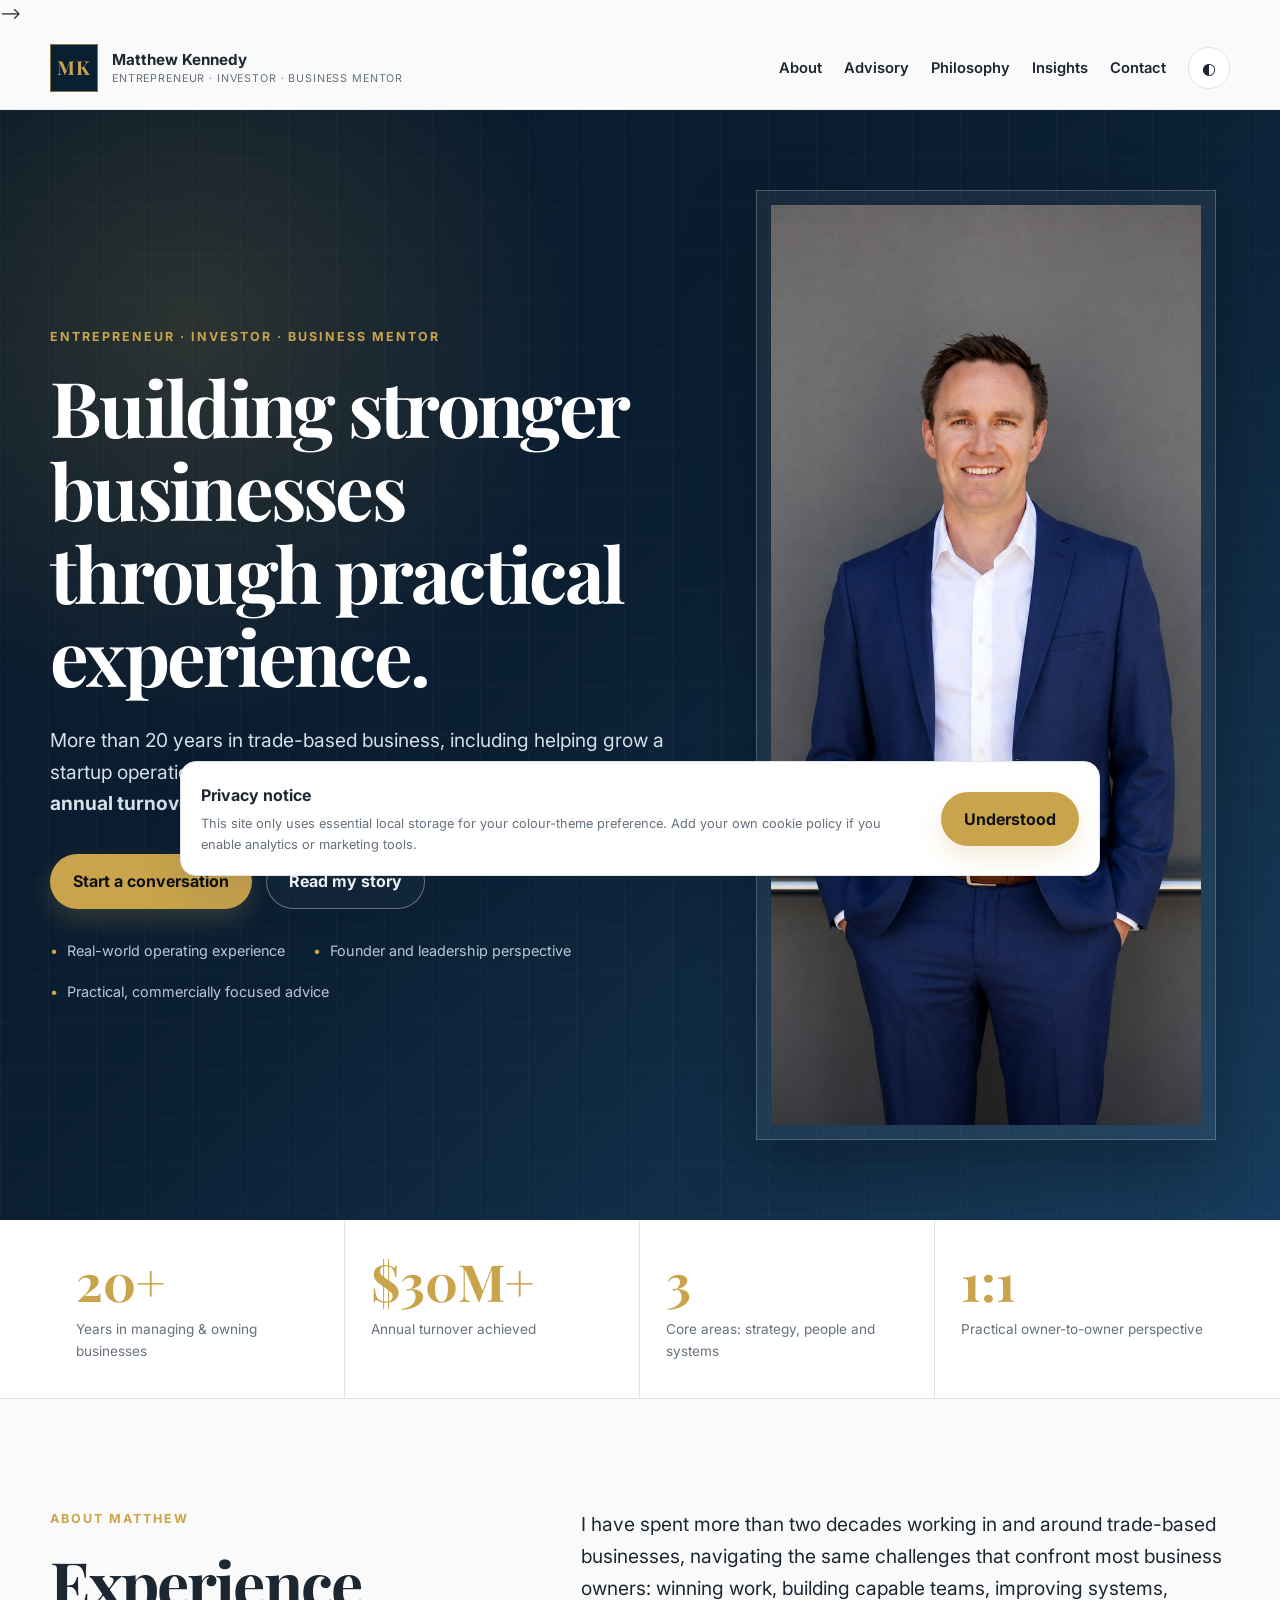
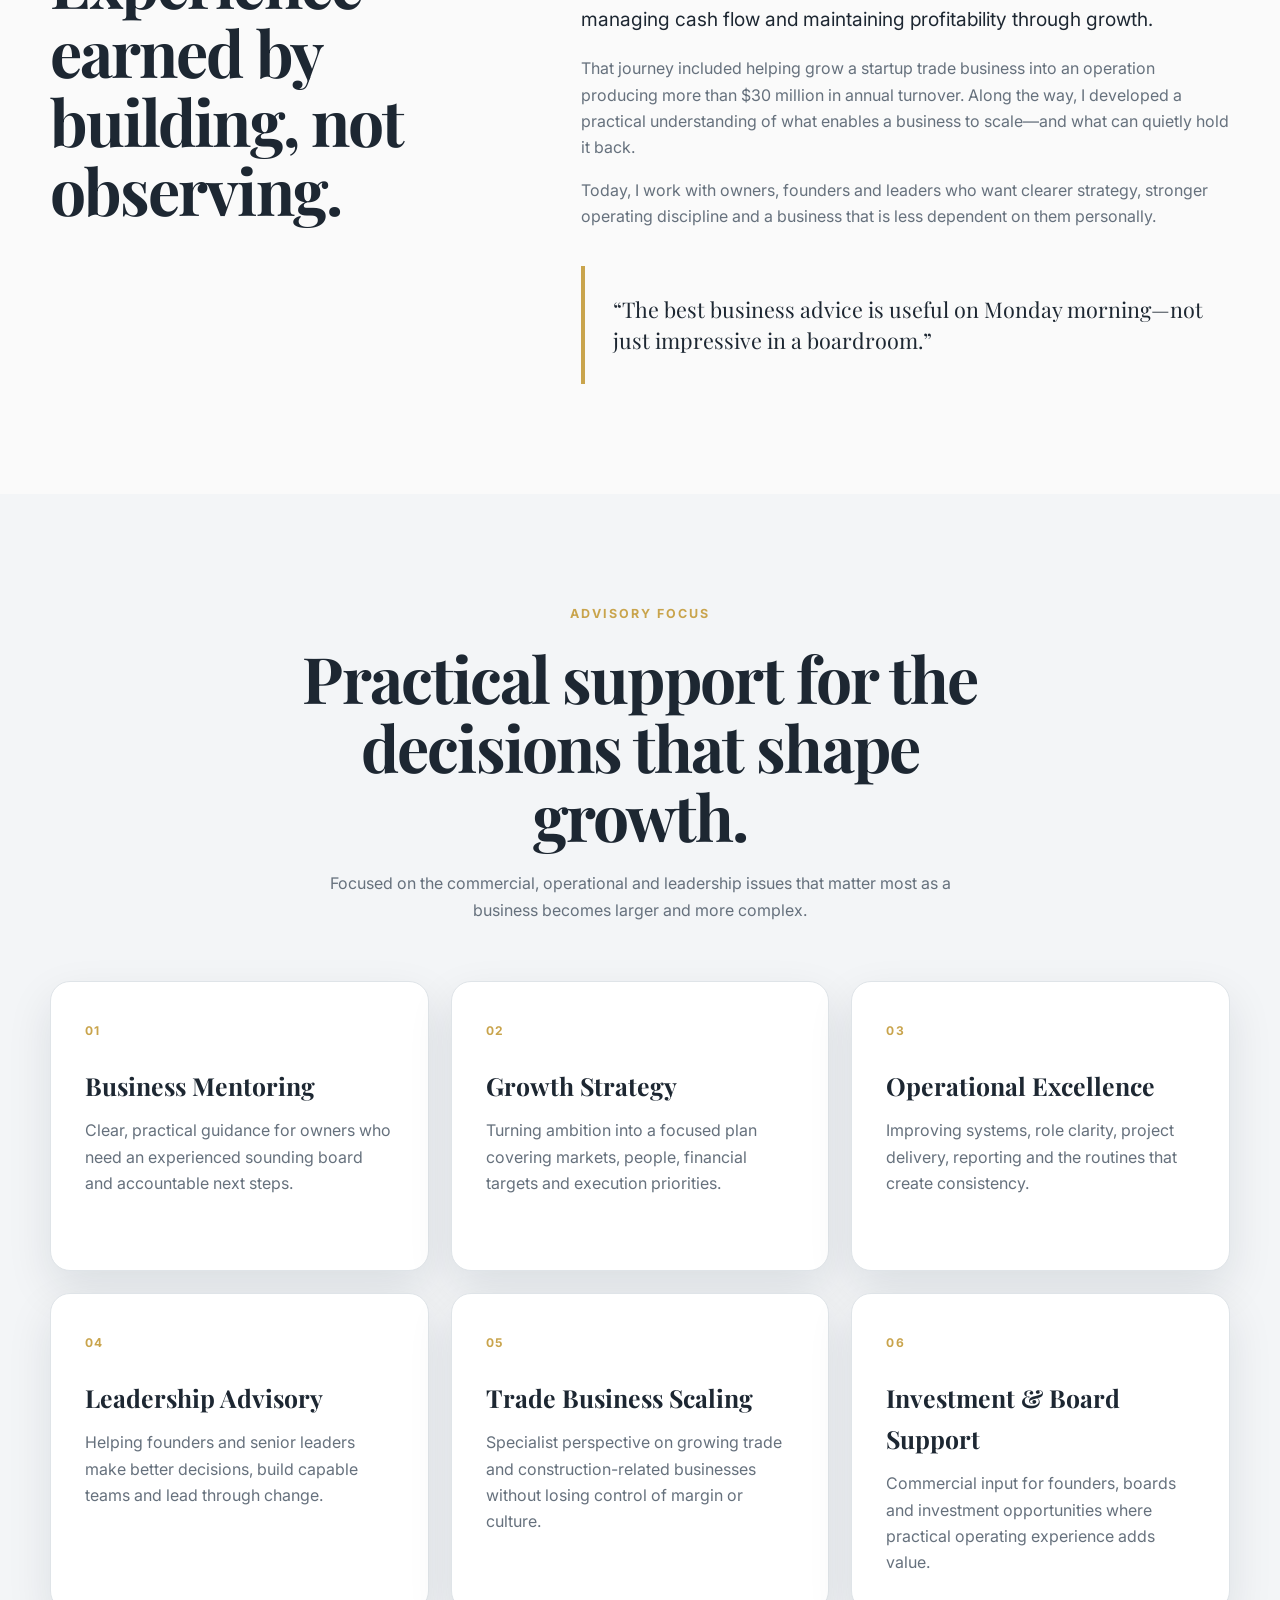
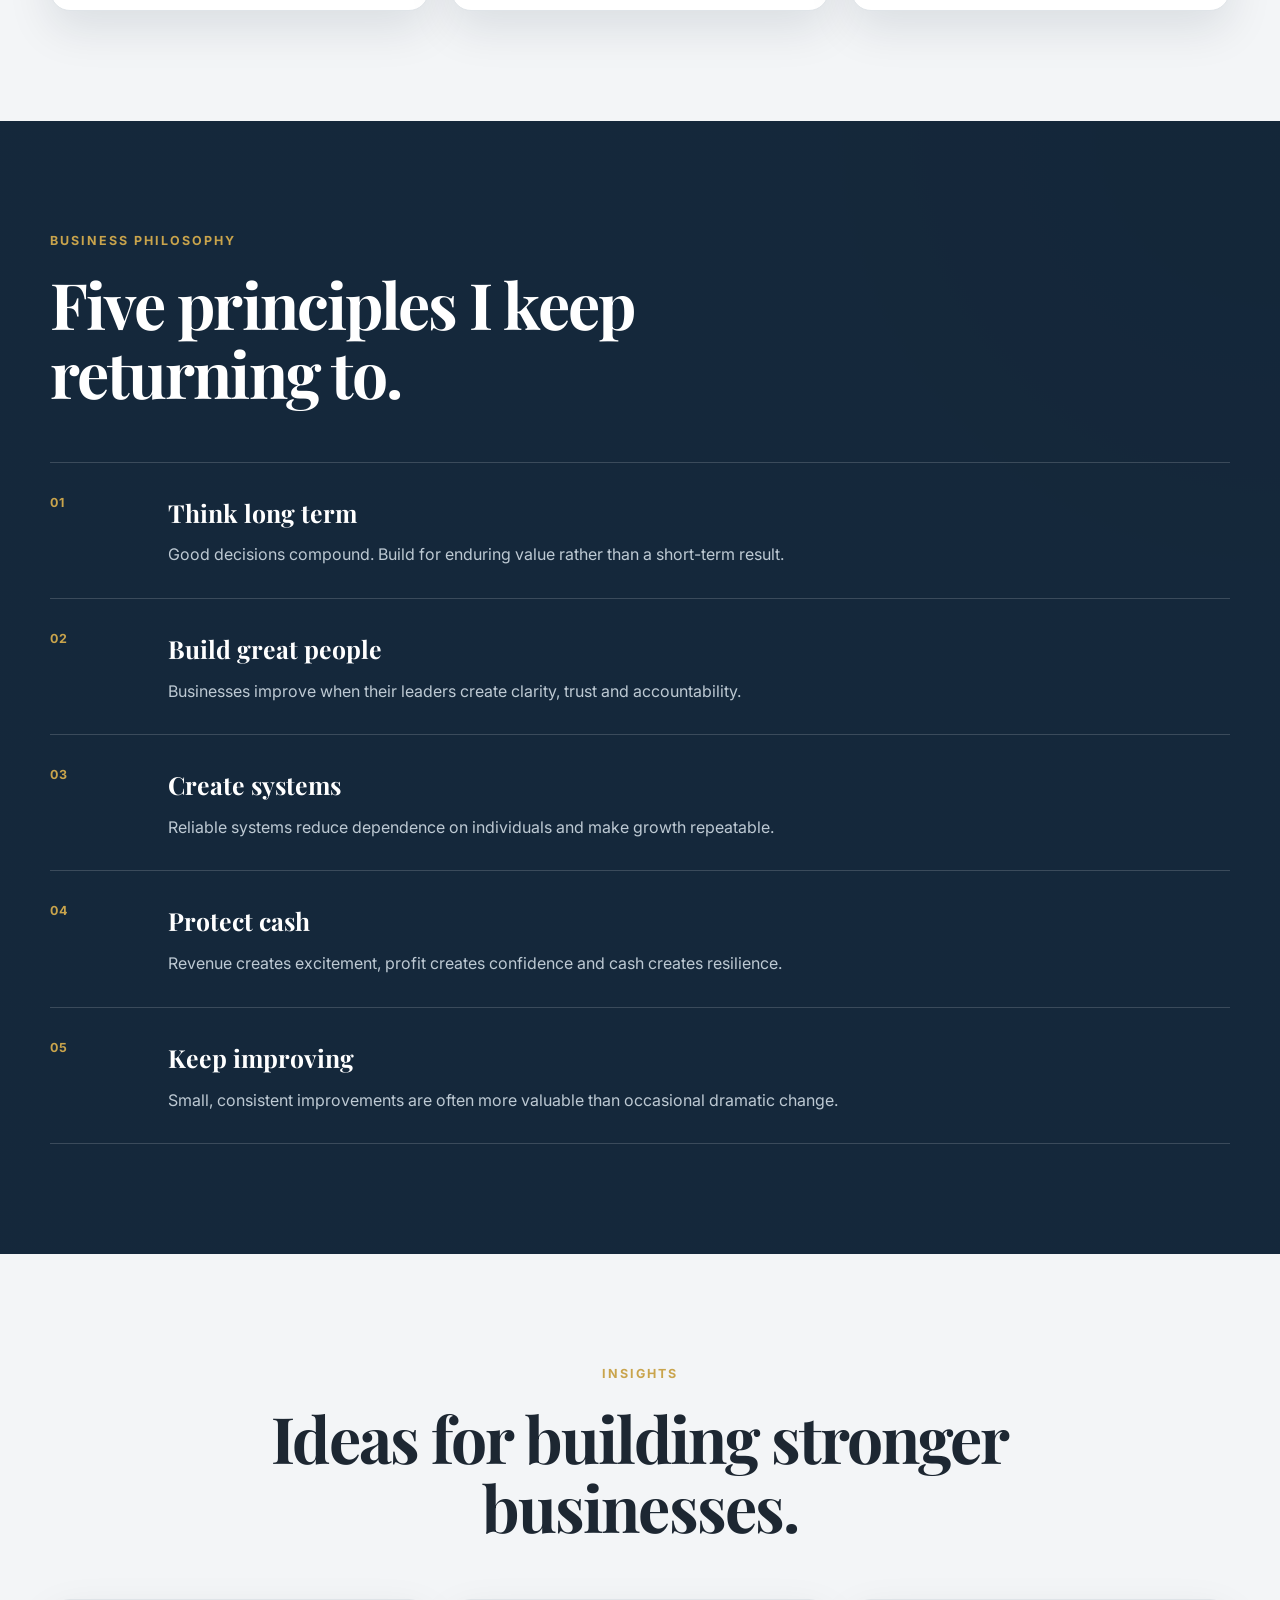
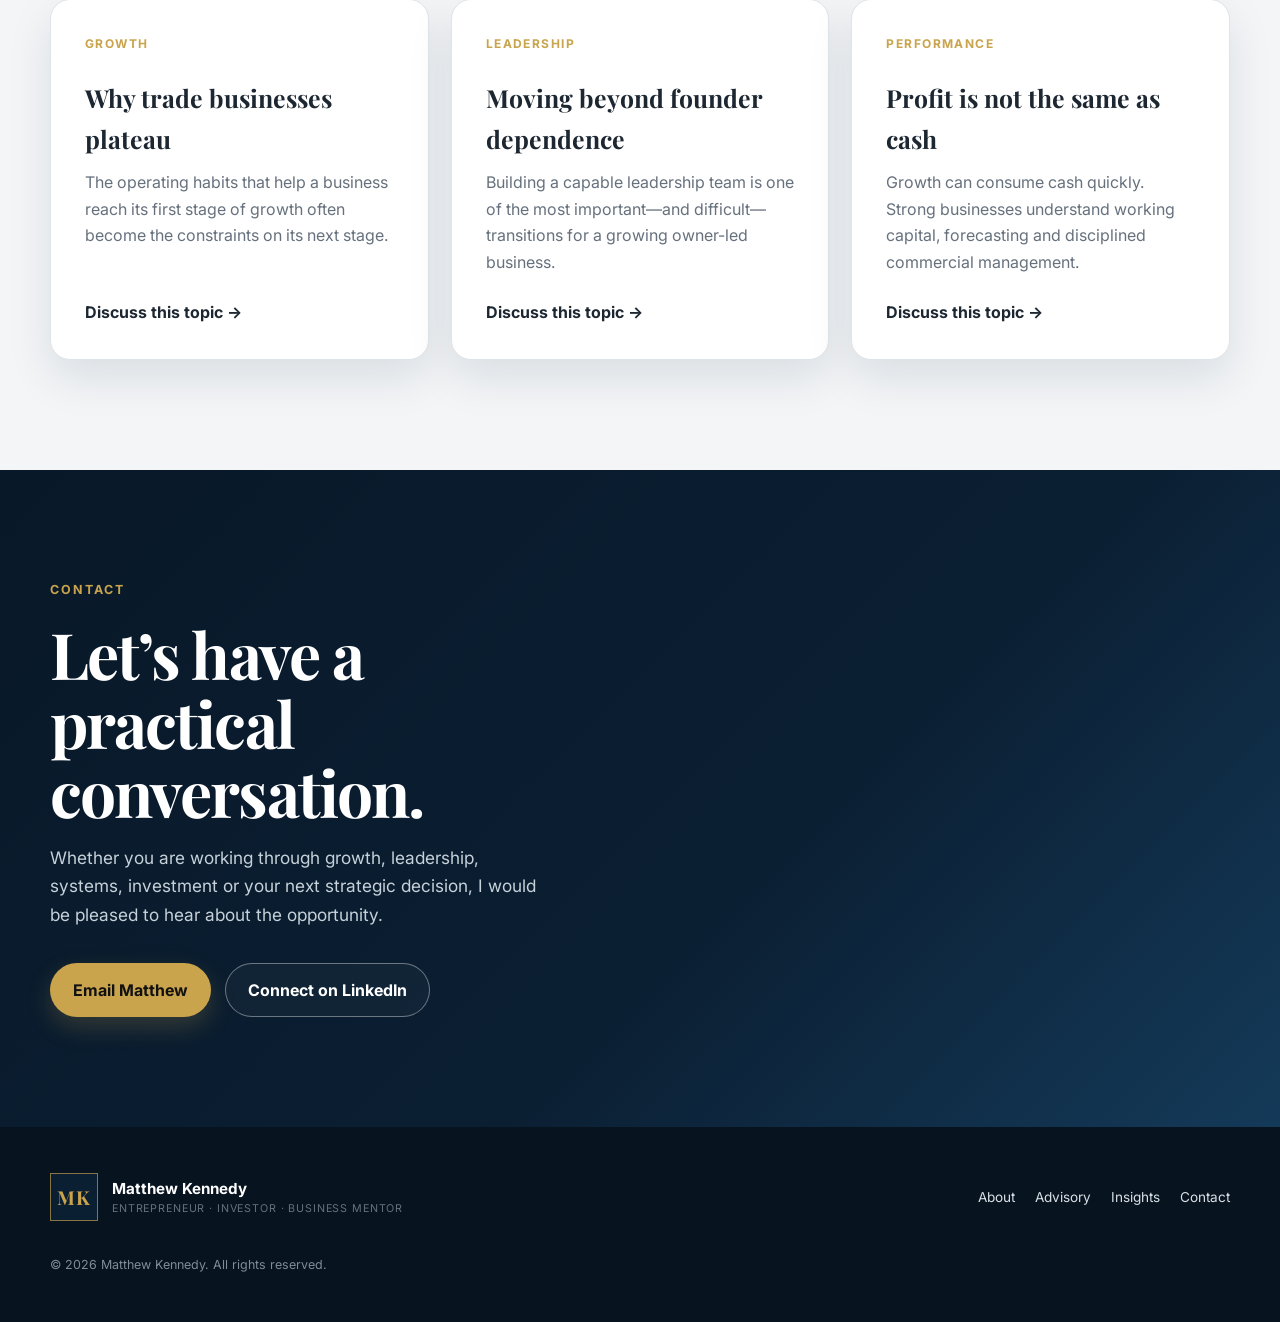
==== index.html @ 9e97578d "Update index.html" ====
<!doctype html>
<html lang="en-AU">
<head>
  <meta charset="utf-8">
  <meta name="viewport" content="width=device-width, initial-scale=1">
  <meta name="theme-color" content="#0b1f33">
  <meta name="color-scheme" content="light dark">

  <title>Matthew Kennedy | Entrepreneur, Investor & Business Mentor</title>
  <meta name="description" content="Matthew Kennedy is an entrepreneur, investor and business mentor with more than 20 years of trade business experience, including helping grow a startup trade business to more than $30 million in annual turnover.">
  <meta name="author" content="Matthew Kennedy">
  <meta name="robots" content="index, follow">
  <link rel="canonical" href="https://www.matthewkennedy.au/">

  <meta property="og:type" content="website">
  <meta property="og:locale" content="en_AU">
  <meta property="og:title" content="Matthew Kennedy | Entrepreneur, Investor & Business Mentor">
  <meta property="og:description" content="Practical business guidance built on more than 20 years of real trade business experience.">
  <meta property="og:url" content="https://www.matthewkennedy.au/">
  <meta property="og:image" content="https://www.matthewkennedy.au/assets/images/social-preview.svg">

  <meta name="twitter:card" content="summary_large_image">
  <meta name="twitter:title" content="Matthew Kennedy | Entrepreneur, Investor & Business Mentor">
  <meta name="twitter:description" content="Helping ambitious business owners build stronger, more scalable businesses.">
  <meta name="twitter:image" content="https://www.matthewkennedy.au/assets/images/social-preview.svg">

  <link rel="icon" href="assets/icons/favicon.svg" type="image/svg+xml">
  <link rel="manifest" href="site.webmanifest">
  <link rel="stylesheet" href="assets/css/styles.css">

<script type="application/ld+json">
{
  "@context": "https://schema.org",
  "@type": "Person",
  "name": "Matthew Kennedy",
  "jobTitle": "Entrepreneur, Investor and Business Mentor",
  "url": "https://www.matthewkennedy.au/",
  "image": "https://www.matthewkennedy.au/assets/images/Matthew.jpg",
  "description": "Entrepreneur, investor and business mentor with more than 20 years of trade business experience.",
  "knowsAbout": [
    "Business mentoring",
    "Trade business growth",
    "Leadership",
    "Operations",
    "Business systems",
    "Investment"
  ]
}
</script>


  -->
</head>

<body>
  <a class="skip-link" href="#main-content">Skip to content</a>

  <header class="site-header" id="top">
    <div class="container header-inner">
      <a class="brand" href="#top" aria-label="Matthew Kennedy home">
        <span class="brand-mark" aria-hidden="true">MK</span>
        <span class="brand-text">
          <strong>Matthew Kennedy</strong>
          <small>Entrepreneur · Investor · Business Mentor</small>
        </span>
      </a>

      <button class="nav-toggle" type="button" aria-expanded="false" aria-controls="primary-navigation">
        <span class="sr-only">Open menu</span>
        <span></span><span></span><span></span>
      </button>

      <nav id="primary-navigation" class="primary-navigation" aria-label="Primary navigation">
        <a href="#about">About</a>
        <a href="#services">Advisory</a>
        <a href="#philosophy">Philosophy</a>
        <a href="#insights">Insights</a>
        <a href="#contact">Contact</a>
        <button class="theme-toggle" type="button" aria-label="Switch colour theme" title="Switch colour theme">
          <span class="theme-icon" aria-hidden="true">◐</span>
        </button>
      </nav>
    </div>
  </header>

  <main id="main-content">
    <section class="hero">
      <div class="container hero-grid">
        <div class="hero-copy reveal">
          <p class="eyebrow">Entrepreneur · Investor · Business Mentor</p>
          <h1>Building stronger businesses through practical experience.</h1>
          <p class="hero-lead">
            More than 20 years in trade-based business, including helping grow a startup operation into a business generating over <strong>$30 million in annual turnover</strong>.
          </p>

          <div class="hero-actions">
            <a class="button button-primary" href="#contact">Start a conversation</a>
            <a class="button button-secondary" href="#about">Read my story</a>
          </div>

          <ul class="hero-points" aria-label="Experience highlights">
            <li>Real-world operating experience</li>
            <li>Founder and leadership perspective</li>
            <li>Practical, commercially focused advice</li>
          </ul>
        </div>

        <div class="hero-portrait reveal">
          <div class="portrait-frame">
            <img src="assets/images/Matthew.jpg" alt="Placeholder for a professional portrait of Matthew Kennedy" width="760" height="920">

            </div>
          </div>
        </div>
      </div>
    </section>

    <section class="metrics" aria-label="Experience highlights">
      <div class="container metrics-grid">
        <article class="metric reveal">
          <strong class="counter" data-target="20" data-suffix="+">0</strong>
          <span>Years in managing & owning businesses</span>
        </article>
        <article class="metric reveal">
          <strong class="counter" data-target="30" data-prefix="$" data-suffix="M+">0</strong>
          <span>Annual turnover achieved</span>
        </article>
        <article class="metric reveal">
          <strong class="counter" data-target="3" data-suffix="">0</strong>
          <span>Core areas: strategy, people and systems</span>
        </article>
        <article class="metric reveal">
          <strong>1:1</strong>
          <span>Practical owner-to-owner perspective</span>
        </article>
      </div>
    </section>

    <section class="section" id="about">
      <div class="container split-layout">
        <div class="section-heading reveal">
          <p class="eyebrow">About Matthew</p>
          <h2>Experience earned by building, not observing.</h2>
        </div>

        <div class="prose reveal">
          <p class="lead">
            I have spent more than two decades working in and around trade-based businesses, navigating the same challenges that confront most business owners: winning work, building capable teams, improving systems, managing cash flow and maintaining profitability through growth.
          </p>
          <p>
            That journey included helping grow a startup trade business into an operation producing more than $30 million in annual turnover. Along the way, I developed a practical understanding of what enables a business to scale—and what can quietly hold it back.
          </p>
          <p>
            Today, I work with owners, founders and leaders who want clearer strategy, stronger operating discipline and a business that is less dependent on them personally.
          </p>

          <blockquote>
            “The best business advice is useful on Monday morning—not just impressive in a boardroom.”
          </blockquote>
        </div>
      </div>
    </section>

    <section class="section section-muted" id="services">
      <div class="container">
        <div class="section-heading centered reveal">
          <p class="eyebrow">Advisory Focus</p>
          <h2>Practical support for the decisions that shape growth.</h2>
          <p>Focused on the commercial, operational and leadership issues that matter most as a business becomes larger and more complex.</p>
        </div>

        <div class="card-grid">
          <article class="service-card reveal">
            <span class="card-number">01</span>
            <h3>Business Mentoring</h3>
            <p>Clear, practical guidance for owners who need an experienced sounding board and accountable next steps.</p>
          </article>

          <article class="service-card reveal">
            <span class="card-number">02</span>
            <h3>Growth Strategy</h3>
            <p>Turning ambition into a focused plan covering markets, people, financial targets and execution priorities.</p>
          </article>

          <article class="service-card reveal">
            <span class="card-number">03</span>
            <h3>Operational Excellence</h3>
            <p>Improving systems, role clarity, project delivery, reporting and the routines that create consistency.</p>
          </article>

          <article class="service-card reveal">
            <span class="card-number">04</span>
            <h3>Leadership Advisory</h3>
            <p>Helping founders and senior leaders make better decisions, build capable teams and lead through change.</p>
          </article>

          <article class="service-card reveal">
            <span class="card-number">05</span>
            <h3>Trade Business Scaling</h3>
            <p>Specialist perspective on growing trade and construction-related businesses without losing control of margin or culture.</p>
          </article>

          <article class="service-card reveal">
            <span class="card-number">06</span>
            <h3>Investment & Board Support</h3>
            <p>Commercial input for founders, boards and investment opportunities where practical operating experience adds value.</p>
          </article>
        </div>
      </div>
    </section>

    <section class="section philosophy" id="philosophy">
      <div class="container">
        <div class="section-heading reveal">
          <p class="eyebrow">Business Philosophy</p>
          <h2>Five principles I keep returning to.</h2>
        </div>

        <div class="principles">
          <article class="principle reveal">
            <span>01</span>
            <div><h3>Think long term</h3><p>Good decisions compound. Build for enduring value rather than a short-term result.</p></div>
          </article>
          <article class="principle reveal">
            <span>02</span>
            <div><h3>Build great people</h3><p>Businesses improve when their leaders create clarity, trust and accountability.</p></div>
          </article>
          <article class="principle reveal">
            <span>03</span>
            <div><h3>Create systems</h3><p>Reliable systems reduce dependence on individuals and make growth repeatable.</p></div>
          </article>
          <article class="principle reveal">
            <span>04</span>
            <div><h3>Protect cash</h3><p>Revenue creates excitement, profit creates confidence and cash creates resilience.</p></div>
          </article>
          <article class="principle reveal">
            <span>05</span>
            <div><h3>Keep improving</h3><p>Small, consistent improvements are often more valuable than occasional dramatic change.</p></div>
          </article>
        </div>
      </div>
    </section>

    <section class="section section-muted" id="insights">
      <div class="container">
        <div class="section-heading centered reveal">
          <p class="eyebrow">Insights</p>
          <h2>Ideas for building stronger businesses.</h2>
          
        </div>

        <div class="insight-grid">
          <article class="insight-card reveal">
            <span>Growth</span>
            <h3>Why trade businesses plateau</h3>
            <p>The operating habits that help a business reach its first stage of growth often become the constraints on its next stage.</p>
            <a href="#contact">Discuss this topic <span aria-hidden="true">→</span></a>
          </article>

          <article class="insight-card reveal">
            <span>Leadership</span>
            <h3>Moving beyond founder dependence</h3>
            <p>Building a capable leadership team is one of the most important—and difficult—transitions for a growing owner-led business.</p>
            <a href="#contact">Discuss this topic <span aria-hidden="true">→</span></a>
          </article>

          <article class="insight-card reveal">
            <span>Performance</span>
            <h3>Profit is not the same as cash</h3>
            <p>Growth can consume cash quickly. Strong businesses understand working capital, forecasting and disciplined commercial management.</p>
            <a href="#contact">Discuss this topic <span aria-hidden="true">→</span></a>
          </article>
        </div>
      </div>
    </section>

    <section class="section contact-section" id="contact">
      <div class="container contact-grid">
        <div class="contact-copy reveal">
          <p class="eyebrow">Contact</p>
          <h2>Let’s have a practical conversation.</h2>
          <p>
            Whether you are working through growth, leadership, systems, investment or your next strategic decision, I would be pleased to hear about the opportunity.
          </p>

          <div class="contact-actions">
            <a class="button button-primary" href="mailto:matt@amalgamatedgroup.com.au">Email Matthew</a>
            <a class="button button-secondary light-button" href="https://www.linkedin.com/in/matthew-kennedy-4bb34133/" target="_blank" rel="noopener">Connect on LinkedIn</a>
          </div>

        </div>


      </div>
    </section>
  </main>

  <footer class="site-footer">
    <div class="container footer-grid">
      <div>
        <a class="brand footer-brand" href="#top">
          <span class="brand-mark" aria-hidden="true">MK</span>
          <span class="brand-text"><strong>Matthew Kennedy</strong><small>Entrepreneur · Investor · Business Mentor</small></span>
        </a>
      </div>
      <div class="footer-links">
        <a href="#about">About</a>
        <a href="#services">Advisory</a>
        <a href="#insights">Insights</a>
        <a href="#contact">Contact</a>
      </div>
      <p>© <span id="current-year"></span> Matthew Kennedy. All rights reserved.</p>
    </div>
  </footer>

  <button class="back-to-top" type="button" aria-label="Back to top">↑</button>

  <div class="cookie-banner" role="dialog" aria-live="polite" aria-label="Cookie notice">
    <div>
      <strong>Privacy notice</strong>
      <p>This site only uses essential local storage for your colour-theme preference. Add your own cookie policy if you enable analytics or marketing tools.</p>
    </div>
    <button class="button button-primary cookie-accept" type="button">Understood</button>
  </div>

  <noscript>
    <div class="noscript">This website works without JavaScript, although animations and theme switching will be disabled.</div>
  </noscript>

  <script src="assets/js/main.js" defer></script>
</body>
</html>
---- assets/css/styles.css ----
@import url('https://fonts.googleapis.com/css2?family=Inter:wght@400;500;600;700&family=Playfair+Display:wght@600;700&display=swap');

:root {
  --navy: #0b1f33;
  --navy-2: #14324e;
  --gold: #c9a44c;
  --gold-soft: #ead9aa;
  --ink: #1d2732;
  --muted: #66717d;
  --paper: #fafafa;
  --surface: #ffffff;
  --surface-muted: #f3f5f7;
  --line: #dfe4e8;
  --shadow: 0 18px 45px rgba(11, 31, 51, 0.10);
  --radius: 20px;
  --container: 1180px;
  --header-height: 84px;
}

html[data-theme="dark"] {
  --ink: #eef3f7;
  --muted: #b7c0c8;
  --paper: #091725;
  --surface: #0f2235;
  --surface-muted: #0b1b2a;
  --line: #294157;
  --shadow: 0 18px 45px rgba(0, 0, 0, 0.28);
}

*,
*::before,
*::after {
  box-sizing: border-box;
}

html {
  scroll-behavior: smooth;
  scroll-padding-top: calc(var(--header-height) + 18px);
}

body {
  margin: 0;
  font-family: "Inter", system-ui, -apple-system, BlinkMacSystemFont, "Segoe UI", sans-serif;
  color: var(--ink);
  background: var(--paper);
  line-height: 1.65;
  text-rendering: optimizeLegibility;
}

img {
  display: block;
  max-width: 100%;
}

a {
  color: inherit;
}

button,
input,
textarea {
  font: inherit;
}

button {
  cursor: pointer;
}

code {
  font-size: 0.9em;
  background: rgba(127, 127, 127, 0.12);
  padding: 0.12rem 0.3rem;
  border-radius: 5px;
}

.container {
  width: min(calc(100% - 40px), var(--container));
  margin-inline: auto;
}

.sr-only {
  position: absolute;
  width: 1px;
  height: 1px;
  padding: 0;
  margin: -1px;
  overflow: hidden;
  clip: rect(0, 0, 0, 0);
  white-space: nowrap;
  border: 0;
}

.skip-link {
  position: fixed;
  left: 16px;
  top: -80px;
  z-index: 999;
  background: var(--gold);
  color: #111;
  padding: 12px 16px;
  border-radius: 8px;
  font-weight: 700;
  transition: top 0.2s ease;
}

.skip-link:focus {
  top: 16px;
}

.site-header {
  position: sticky;
  top: 0;
  z-index: 50;
  min-height: var(--header-height);
  display: flex;
  align-items: center;
  background: color-mix(in srgb, var(--paper) 88%, transparent);
  backdrop-filter: blur(18px);
  border-bottom: 1px solid color-mix(in srgb, var(--line) 70%, transparent);
}

.header-inner {
  display: flex;
  align-items: center;
  justify-content: space-between;
  gap: 28px;
}

.brand {
  display: inline-flex;
  align-items: center;
  gap: 14px;
  text-decoration: none;
}

.brand-mark {
  width: 48px;
  height: 48px;
  display: grid;
  place-items: center;
  background: var(--navy);
  color: var(--gold);
  border: 1px solid color-mix(in srgb, var(--gold) 65%, transparent);
  font-family: "Playfair Display", Georgia, serif;
  font-size: 1.2rem;
  font-weight: 700;
  letter-spacing: 0.04em;
}

.brand-text {
  display: grid;
  line-height: 1.15;
}

.brand-text strong {
  font-size: 0.95rem;
}

.brand-text small {
  margin-top: 5px;
  color: var(--muted);
  font-size: 0.67rem;
  letter-spacing: 0.08em;
  text-transform: uppercase;
}

.primary-navigation {
  display: flex;
  align-items: center;
  gap: 22px;
}

.primary-navigation a {
  position: relative;
  text-decoration: none;
  font-size: 0.92rem;
  font-weight: 600;
}

.primary-navigation a::after {
  content: "";
  position: absolute;
  left: 0;
  right: 100%;
  bottom: -7px;
  height: 2px;
  background: var(--gold);
  transition: right 0.25s ease;
}

.primary-navigation a:hover::after,
.primary-navigation a:focus-visible::after {
  right: 0;
}

.theme-toggle {
  width: 42px;
  height: 42px;
  border: 1px solid var(--line);
  border-radius: 50%;
  color: var(--ink);
  background: var(--surface);
}

.nav-toggle {
  display: none;
  width: 46px;
  height: 42px;
  border: 0;
  background: transparent;
}

.nav-toggle span:not(.sr-only) {
  display: block;
  height: 2px;
  width: 26px;
  margin: 5px auto;
  background: var(--ink);
  transition: transform 0.2s ease, opacity 0.2s ease;
}

.hero {
  position: relative;
  overflow: hidden;
  min-height: calc(100vh - var(--header-height));
  display: flex;
  align-items: center;
  background:
    radial-gradient(circle at 15% 20%, rgba(201, 164, 76, 0.18), transparent 28%),
    linear-gradient(135deg, #081828 0%, #0b1f33 48%, #173c5d 100%);
  color: #fff;
}

.hero::after {
  content: "";
  position: absolute;
  inset: 0;
  background-image: linear-gradient(rgba(255,255,255,.025) 1px, transparent 1px),
                    linear-gradient(90deg, rgba(255,255,255,.025) 1px, transparent 1px);
  background-size: 48px 48px;
  pointer-events: none;
}

.hero-grid {
  position: relative;
  z-index: 1;
  display: grid;
  grid-template-columns: 1.12fr 0.88fr;
  gap: 70px;
  align-items: center;
  padding-block: 80px;
}

.eyebrow {
  margin: 0 0 18px;
  color: var(--gold);
  font-size: 0.78rem;
  font-weight: 700;
  letter-spacing: 0.16em;
  text-transform: uppercase;
}

.hero h1,
.section-heading h2,
.contact-copy h2 {
  margin: 0;
  font-family: "Playfair Display", Georgia, serif;
  font-weight: 700;
  line-height: 1.08;
}

.hero h1 {
  max-width: 760px;
  font-size: clamp(3rem, 6vw, 5.8rem);
  letter-spacing: -0.035em;
}

.hero-lead {
  max-width: 720px;
  margin: 28px 0 0;
  color: #d7e1e9;
  font-size: clamp(1.05rem, 1.5vw, 1.3rem);
}

.hero-actions,
.contact-actions {
  display: flex;
  flex-wrap: wrap;
  gap: 14px;
  margin-top: 34px;
}

.button {
  display: inline-flex;
  align-items: center;
  justify-content: center;
  min-height: 50px;
  padding: 13px 22px;
  border: 1px solid transparent;
  border-radius: 999px;
  text-decoration: none;
  font-weight: 700;
  transition: transform 0.2s ease, box-shadow 0.2s ease, background 0.2s ease;
}

.button:hover {
  transform: translateY(-2px);
}

.button-primary {
  background: var(--gold);
  color: #111;
  box-shadow: 0 10px 24px rgba(201, 164, 76, 0.22);
}

.button-primary:hover {
  background: #d7b861;
}

.button-secondary {
  border-color: rgba(255,255,255,0.38);
  color: #fff;
  background: rgba(255,255,255,0.03);
}

.button-secondary:hover {
  background: rgba(255,255,255,0.09);
}

.hero-points {
  display: flex;
  flex-wrap: wrap;
  gap: 18px 28px;
  margin: 30px 0 0;
  padding: 0;
  list-style: none;
  color: #b9c8d4;
  font-size: 0.9rem;
}

.hero-points li::before {
  content: "•";
  margin-right: 9px;
  color: var(--gold);
}

.hero-portrait {
  display: flex;
  justify-content: center;
}

.portrait-frame {
  position: relative;
  width: min(100%, 460px);
  border: 1px solid rgba(255,255,255,0.22);
  padding: 14px;
  background: rgba(255,255,255,0.06);
  box-shadow: 0 30px 70px rgba(0,0,0,0.28);
}

.portrait-frame img {
  width: 100%;
  aspect-ratio: 4 / 5;
  object-fit: cover;
  background: #d9dee3;
}

.portrait-note {
  position: absolute;
  left: 34px;
  right: 34px;
  bottom: 34px;
  padding: 16px 18px;
  background: rgba(8, 24, 40, 0.88);
  backdrop-filter: blur(10px);
  border-left: 3px solid var(--gold);
}

.portrait-note strong,
.portrait-note span {
  display: block;
}

.portrait-note span {
  margin-top: 3px;
  color: #ccd6de;
  font-size: 0.78rem;
}

.metrics {
  background: var(--surface);
  border-bottom: 1px solid var(--line);
}

.metrics-grid {
  display: grid;
  grid-template-columns: repeat(4, 1fr);
}

.metric {
  padding: 36px 26px;
  border-right: 1px solid var(--line);
}

.metric:last-child {
  border-right: 0;
}

.metric strong {
  display: block;
  color: var(--gold);
  font-family: "Playfair Display", Georgia, serif;
  font-size: clamp(2rem, 4vw, 3.2rem);
  line-height: 1;
}

.metric span {
  display: block;
  margin-top: 10px;
  color: var(--muted);
  font-size: 0.85rem;
}

.section {
  padding-block: 110px;
}

.section-muted {
  background: var(--surface-muted);
}

.split-layout {
  display: grid;
  grid-template-columns: 0.82fr 1.18fr;
  gap: 80px;
}

.section-heading {
  max-width: 760px;
}

.section-heading.centered {
  margin-inline: auto;
  text-align: center;
}

.section-heading h2,
.contact-copy h2 {
  font-size: clamp(2.35rem, 5vw, 4.4rem);
  letter-spacing: -0.03em;
}

.section-heading > p:last-child {
  color: var(--muted);
  max-width: 680px;
  margin: 20px auto 0;
}

.prose {
  max-width: 760px;
}

.prose p {
  color: var(--muted);
}

.prose .lead {
  margin-top: 0;
  color: var(--ink);
  font-size: 1.2rem;
}

blockquote {
  margin: 36px 0 0;
  padding: 28px 0 28px 28px;
  border-left: 4px solid var(--gold);
  font-family: "Playfair Display", Georgia, serif;
  font-size: 1.35rem;
  line-height: 1.45;
}

.card-grid {
  display: grid;
  grid-template-columns: repeat(3, 1fr);
  gap: 22px;
  margin-top: 58px;
}

.service-card,
.insight-card {
  position: relative;
  overflow: hidden;
  background: var(--surface);
  border: 1px solid var(--line);
  border-radius: var(--radius);
  box-shadow: var(--shadow);
  transition: transform 0.25s ease, border-color 0.25s ease;
}

.service-card {
  min-height: 290px;
  padding: 34px;
}

.service-card:hover,
.insight-card:hover {
  transform: translateY(-6px);
  border-color: color-mix(in srgb, var(--gold) 65%, var(--line));
}

.card-number {
  display: inline-block;
  color: var(--gold);
  font-size: 0.75rem;
  font-weight: 700;
  letter-spacing: 0.12em;
}

.service-card h3,
.insight-card h3,
.principle h3 {
  margin: 24px 0 10px;
  font-family: "Playfair Display", Georgia, serif;
  font-size: 1.55rem;
}

.service-card p,
.insight-card p,
.principle p {
  margin: 0;
  color: var(--muted);
}

.philosophy {
  background:
    linear-gradient(rgba(11,31,51,.96), rgba(11,31,51,.96)),
    radial-gradient(circle at top right, rgba(201,164,76,.3), transparent 30%);
  color: #fff;
}

.philosophy .section-heading {
  max-width: 820px;
}

.principles {
  margin-top: 54px;
  border-top: 1px solid rgba(255,255,255,0.16);
}

.principle {
  display: grid;
  grid-template-columns: 90px 1fr;
  gap: 28px;
  padding: 30px 0;
  border-bottom: 1px solid rgba(255,255,255,0.16);
}

.principle > span {
  color: var(--gold);
  font-size: 0.78rem;
  font-weight: 700;
  letter-spacing: 0.12em;
}

.principle h3 {
  margin: 0 0 8px;
  color: #fff;
}

.principle p {
  color: #bdc9d3;
}

.insight-grid {
  display: grid;
  grid-template-columns: repeat(3, 1fr);
  gap: 22px;
  margin-top: 58px;
}

.insight-card {
  min-height: 330px;
  padding: 34px;
  display: flex;
  flex-direction: column;
}

.insight-card > span {
  color: var(--gold);
  font-size: 0.75rem;
  font-weight: 700;
  letter-spacing: 0.12em;
  text-transform: uppercase;
}

.insight-card a {
  margin-top: auto;
  padding-top: 24px;
  color: var(--ink);
  font-weight: 700;
  text-decoration: none;
}

.contact-section {
  background: linear-gradient(135deg, #081828 0%, #0b1f33 60%, #143a59 100%);
  color: #fff;
}

.contact-grid {
  display: grid;
  grid-template-columns: 0.9fr 1.1fr;
  gap: 70px;
  align-items: start;
}

.contact-copy > p:not(.eyebrow):not(.contact-note) {
  color: #c6d1d9;
  font-size: 1.08rem;
}

.light-button {
  color: #fff;
}

.contact-note,
.form-help {
  color: #9fb0be;
  font-size: 0.78rem;
}

.contact-form {
  padding: 34px;
  border: 1px solid rgba(255,255,255,0.18);
  border-radius: var(--radius);
  background: rgba(255,255,255,0.06);
  backdrop-filter: blur(10px);
}

.form-row + .form-row {
  margin-top: 18px;
}

.form-row label {
  display: block;
  margin-bottom: 7px;
  color: #e7edf2;
  font-size: 0.82rem;
  font-weight: 700;
}

.form-row input,
.form-row textarea {
  width: 100%;
  border: 1px solid rgba(255,255,255,0.22);
  border-radius: 12px;
  padding: 13px 14px;
  color: #fff;
  background: rgba(255,255,255,0.06);
  outline: none;
}

.form-row input:focus,
.form-row textarea:focus {
  border-color: var(--gold);
  box-shadow: 0 0 0 3px rgba(201,164,76,0.16);
}

.contact-form .button {
  margin-top: 22px;
  border: 0;
}

.site-footer {
  background: #07131f;
  color: #c4ced6;
  padding: 46px 0;
}

.footer-grid {
  display: grid;
  grid-template-columns: 1fr auto;
  gap: 30px;
  align-items: center;
}

.footer-brand .brand-text strong {
  color: #fff;
}

.footer-links {
  display: flex;
  gap: 20px;
}

.footer-links a {
  color: #d8e0e6;
  text-decoration: none;
  font-size: 0.85rem;
}

.footer-grid > p {
  grid-column: 1 / -1;
  margin: 4px 0 0;
  color: #7e8d99;
  font-size: 0.78rem;
}

.back-to-top {
  position: fixed;
  right: 24px;
  bottom: 24px;
  z-index: 40;
  width: 46px;
  height: 46px;
  border: 1px solid var(--line);
  border-radius: 50%;
  background: var(--surface);
  color: var(--ink);
  box-shadow: var(--shadow);
  opacity: 0;
  visibility: hidden;
  transform: translateY(10px);
  transition: all 0.2s ease;
}

.back-to-top.is-visible {
  opacity: 1;
  visibility: visible;
  transform: translateY(0);
}

.cookie-banner {
  position: fixed;
  left: 24px;
  right: 24px;
  bottom: 24px;
  z-index: 60;
  max-width: 920px;
  margin-inline: auto;
  padding: 20px;
  display: flex;
  align-items: center;
  justify-content: space-between;
  gap: 22px;
  border: 1px solid var(--line);
  border-radius: 16px;
  background: var(--surface);
  color: var(--ink);
  box-shadow: var(--shadow);
}

.cookie-banner p {
  margin: 4px 0 0;
  color: var(--muted);
  font-size: 0.8rem;
}

.cookie-banner.is-hidden {
  display: none;
}

.reveal {
  opacity: 0;
  transform: translateY(24px);
  transition: opacity 0.65s ease, transform 0.65s ease;
}

.reveal.is-visible {
  opacity: 1;
  transform: translateY(0);
}

.noscript {
  padding: 14px 20px;
  text-align: center;
  background: #fee2e2;
  color: #7f1d1d;
}

@media (prefers-reduced-motion: reduce) {
  html {
    scroll-behavior: auto;
  }

  *,
  *::before,
  *::after {
    animation-duration: 0.01ms !important;
    animation-iteration-count: 1 !important;
    transition-duration: 0.01ms !important;
  }

  .reveal {
    opacity: 1;
    transform: none;
  }
}

@media (max-width: 980px) {
  .nav-toggle {
    display: block;
    z-index: 3;
  }

  .primary-navigation {
    position: absolute;
    top: calc(100% + 1px);
    left: 0;
    right: 0;
    display: none;
    padding: 24px 20px;
    background: var(--surface);
    border-bottom: 1px solid var(--line);
    box-shadow: var(--shadow);
  }

  .primary-navigation.is-open {
    display: grid;
    gap: 18px;
  }

  .theme-toggle {
    justify-self: start;
  }

  .hero-grid,
  .split-layout,
  .contact-grid {
    grid-template-columns: 1fr;
  }

  .hero-grid {
    gap: 56px;
  }

  .hero-copy {
    max-width: 820px;
  }

  .hero-portrait {
    justify-content: flex-start;
  }

  .portrait-frame {
    width: min(100%, 520px);
  }

  .metrics-grid {
    grid-template-columns: repeat(2, 1fr);
  }

  .metric:nth-child(2) {
    border-right: 0;
  }

  .metric:nth-child(-n+2) {
    border-bottom: 1px solid var(--line);
  }

  .card-grid,
  .insight-grid {
    grid-template-columns: repeat(2, 1fr);
  }

  .section {
    padding-block: 88px;
  }
}

@media (max-width: 680px) {
  .container {
    width: min(calc(100% - 28px), var(--container));
  }

  .brand-text small {
    display: none;
  }

  .hero {
    min-height: auto;
  }

  .hero-grid {
    padding-block: 62px;
  }

  .hero h1 {
    font-size: clamp(2.7rem, 13vw, 4.2rem);
  }

  .hero-actions,
  .contact-actions {
    align-items: stretch;
    flex-direction: column;
  }

  .hero-actions .button,
  .contact-actions .button {
    width: 100%;
  }

  .hero-points {
    display: grid;
    gap: 10px;
  }

  .portrait-note {
    left: 24px;
    right: 24px;
    bottom: 24px;
  }

  .metrics-grid,
  .card-grid,
  .insight-grid {
    grid-template-columns: 1fr;
  }

  .metric,
  .metric:nth-child(2) {
    border-right: 0;
    border-bottom: 1px solid var(--line);
  }

  .metric:last-child {
    border-bottom: 0;
  }

  .principle {
    grid-template-columns: 56px 1fr;
    gap: 18px;
  }

  .contact-form {
    padding: 24px 18px;
  }

  .footer-grid {
    grid-template-columns: 1fr;
  }

  .footer-links {
    flex-wrap: wrap;
  }

  .cookie-banner {
    left: 14px;
    right: 14px;
    bottom: 14px;
    flex-direction: column;
    align-items: stretch;
  }

  .back-to-top {
    right: 16px;
    bottom: 16px;
  }
}
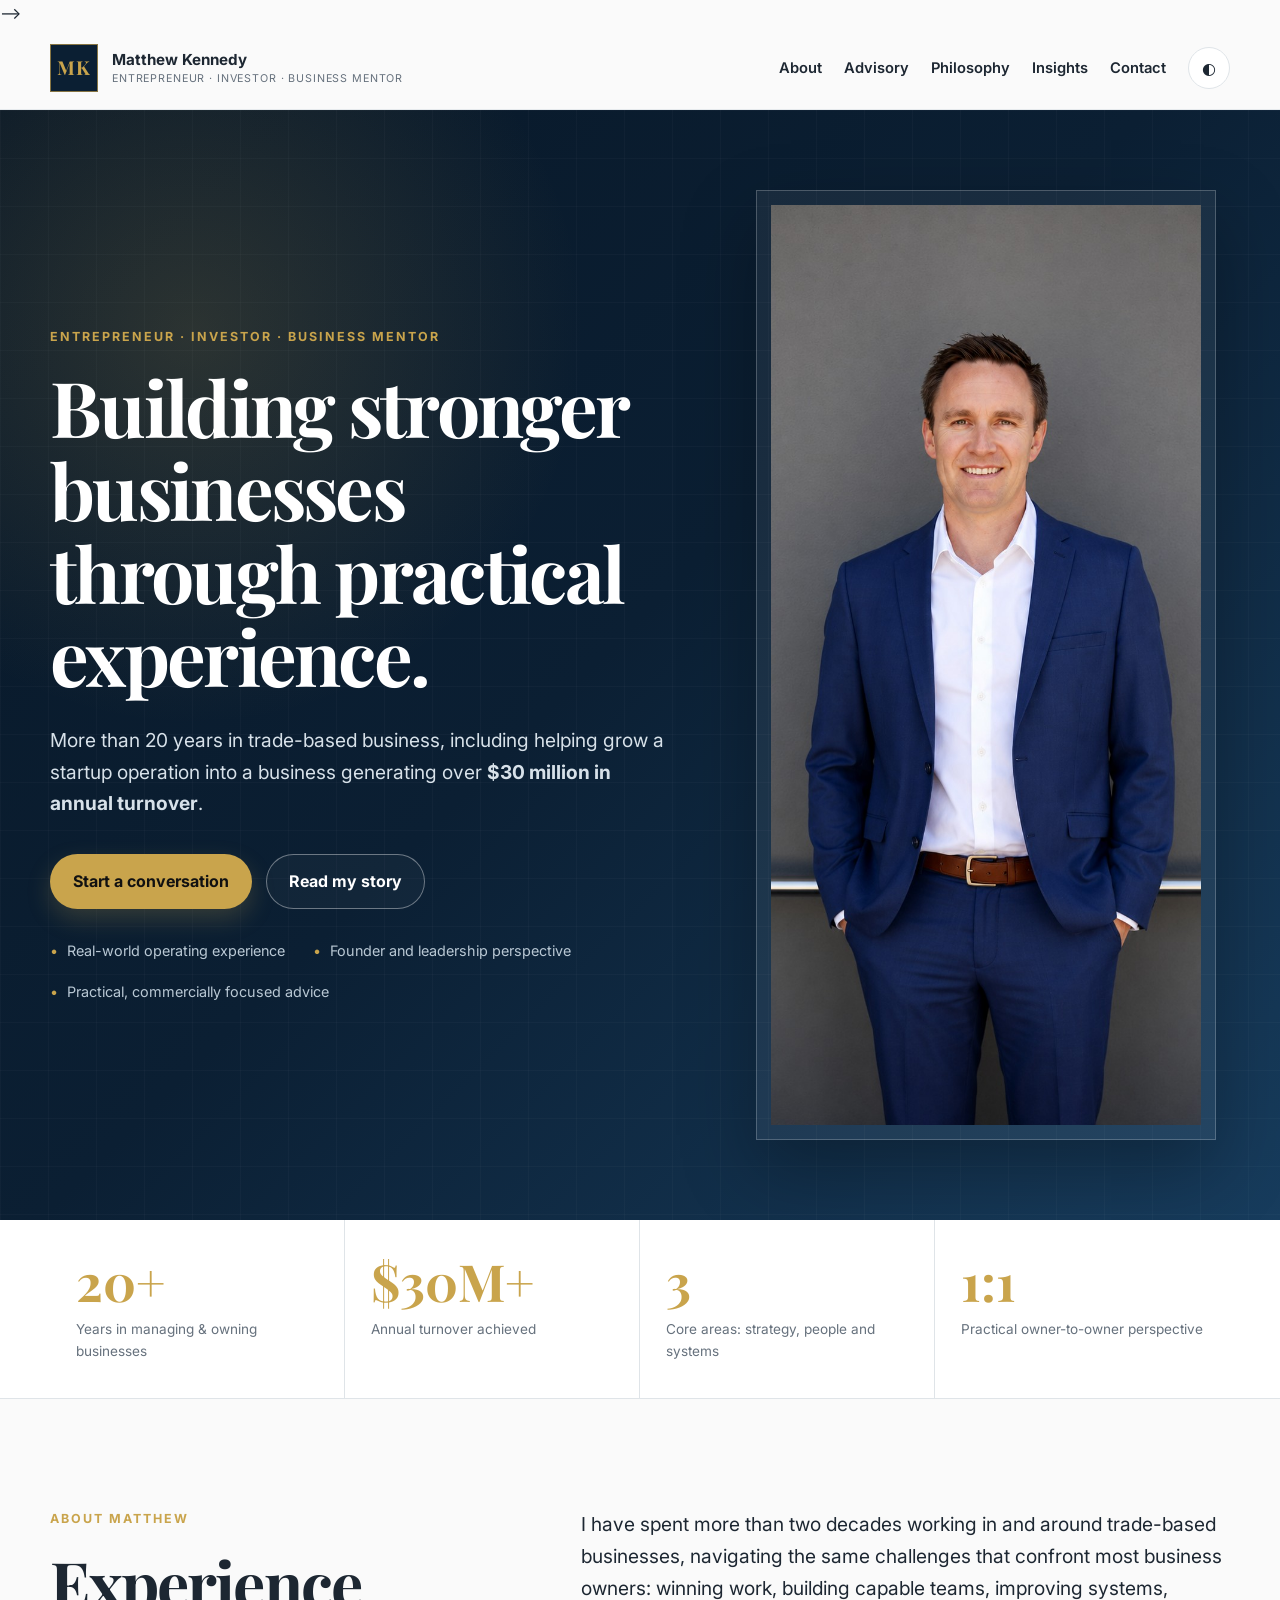
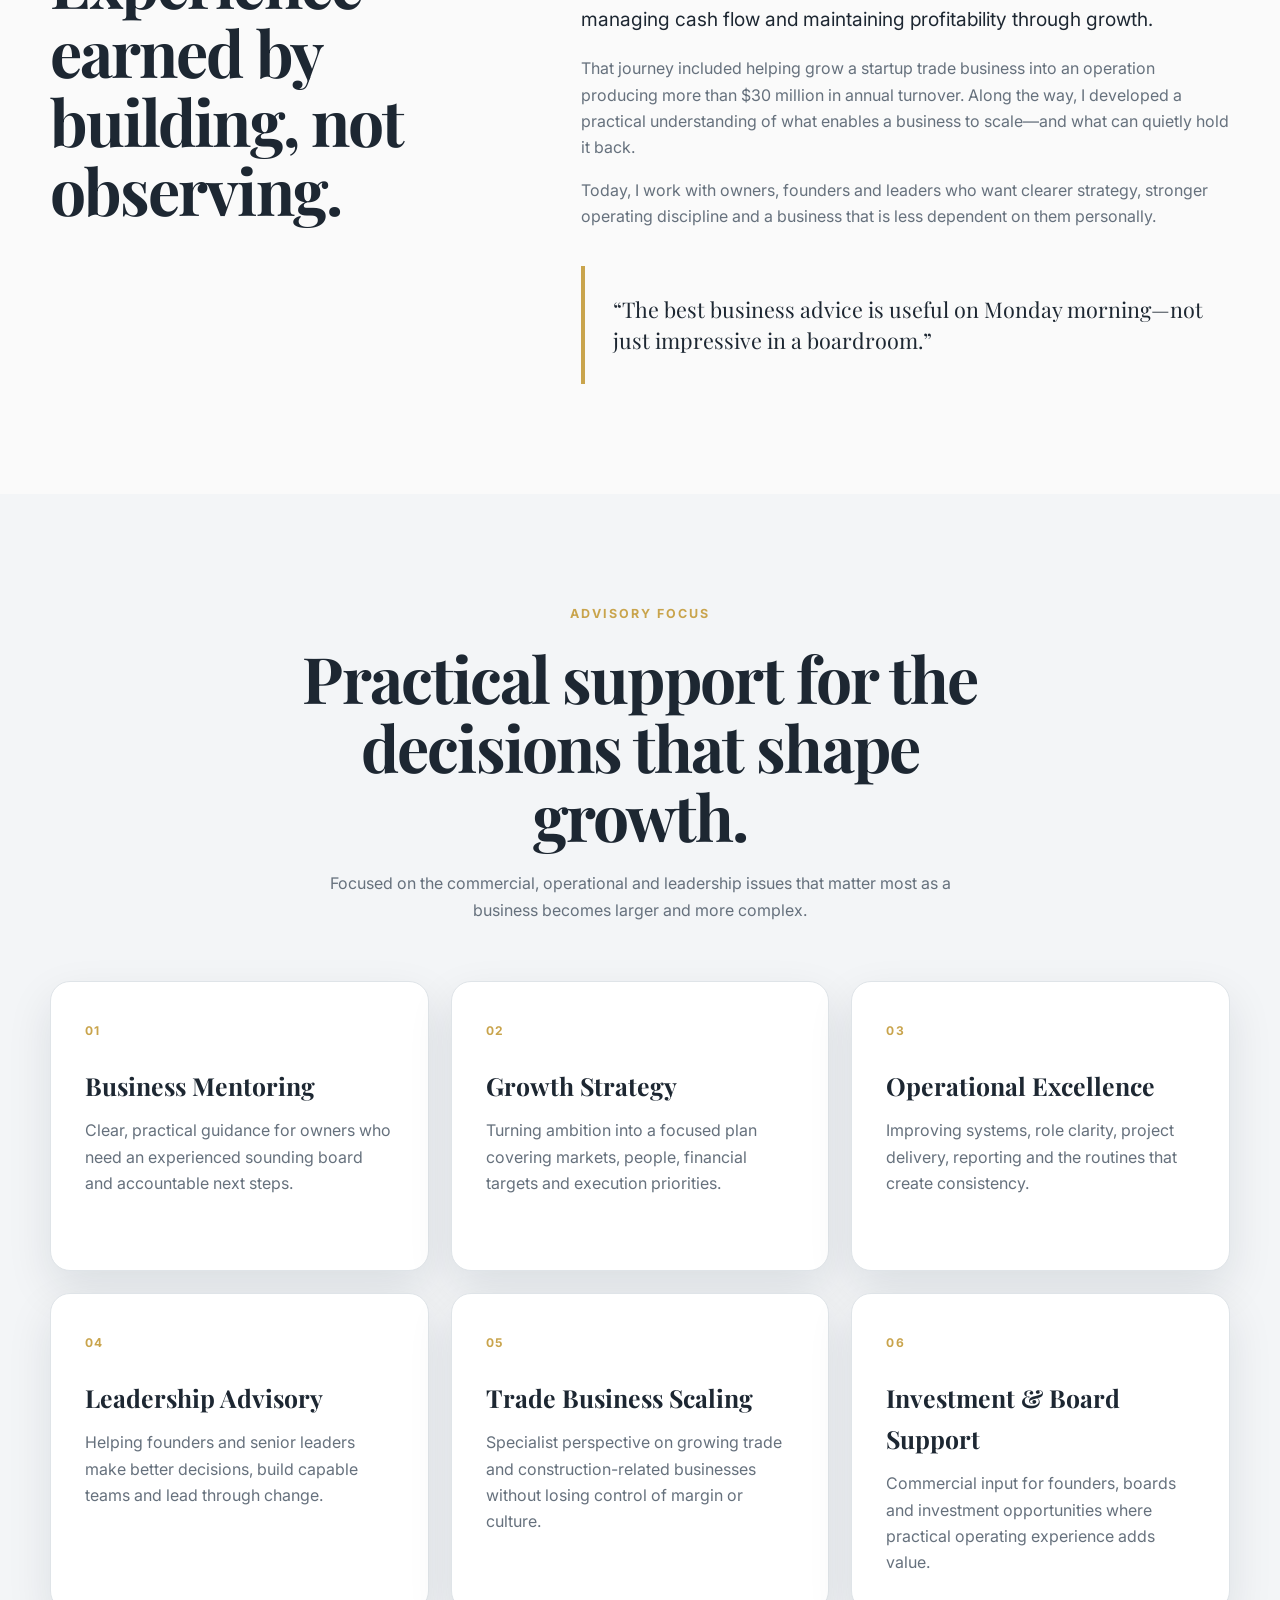
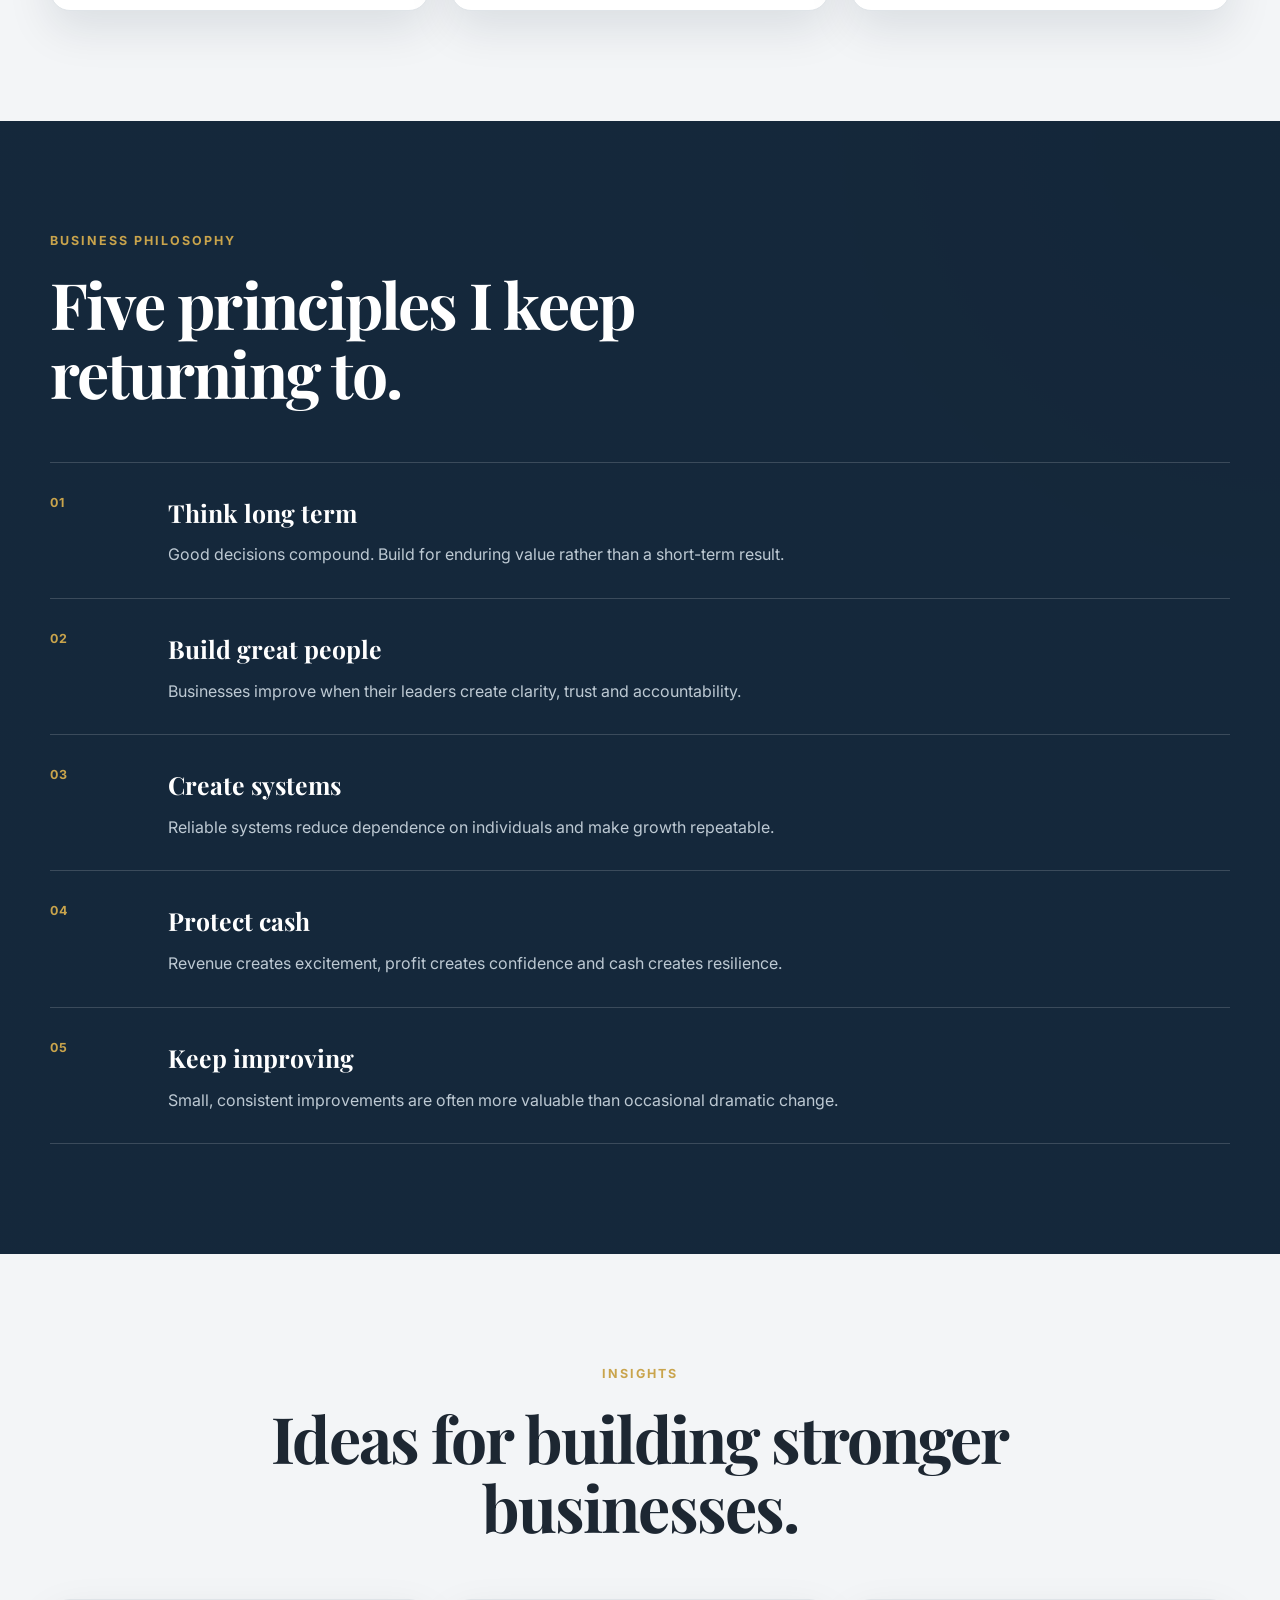
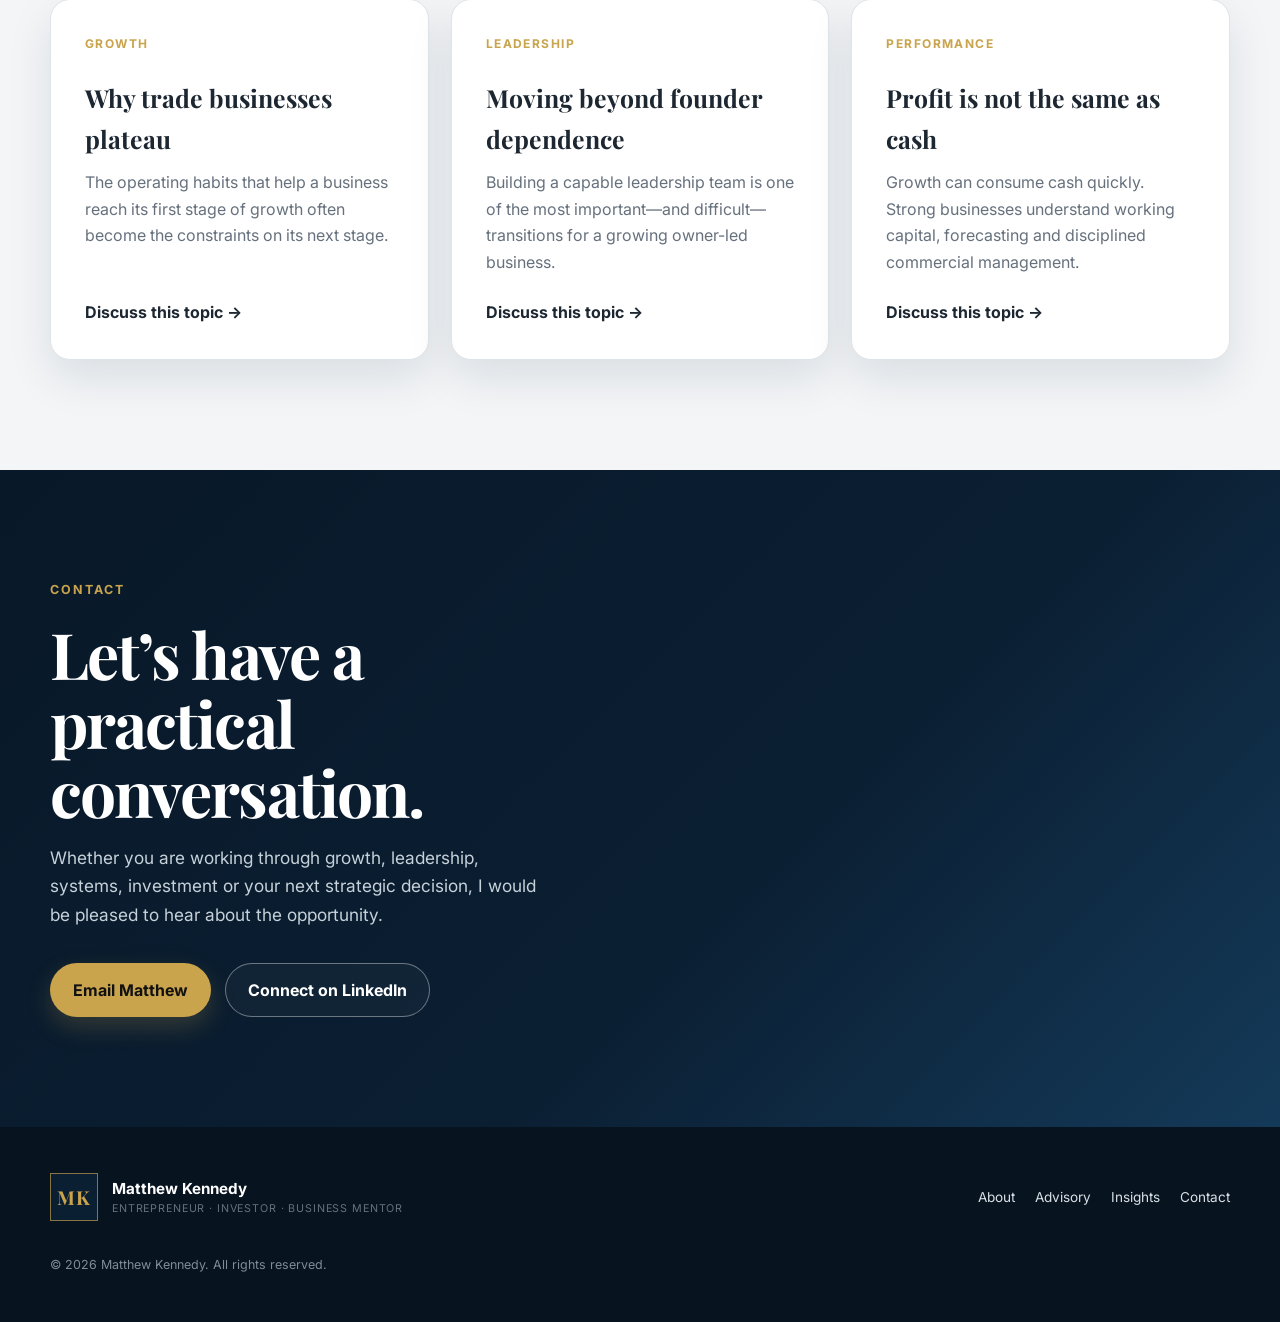
==== commit e3fe7d2f: "Update index.html" ====
--- a/index.html
+++ b/index.html
@@ -315,13 +315,7 @@
 
   <button class="back-to-top" type="button" aria-label="Back to top">↑</button>
 
-  <div class="cookie-banner" role="dialog" aria-live="polite" aria-label="Cookie notice">
-    <div>
-      <strong>Privacy notice</strong>
-      <p>This site only uses essential local storage for your colour-theme preference. Add your own cookie policy if you enable analytics or marketing tools.</p>
-    </div>
-    <button class="button button-primary cookie-accept" type="button">Understood</button>
-  </div>
+
 
   <noscript>
     <div class="noscript">This website works without JavaScript, although animations and theme switching will be disabled.</div>
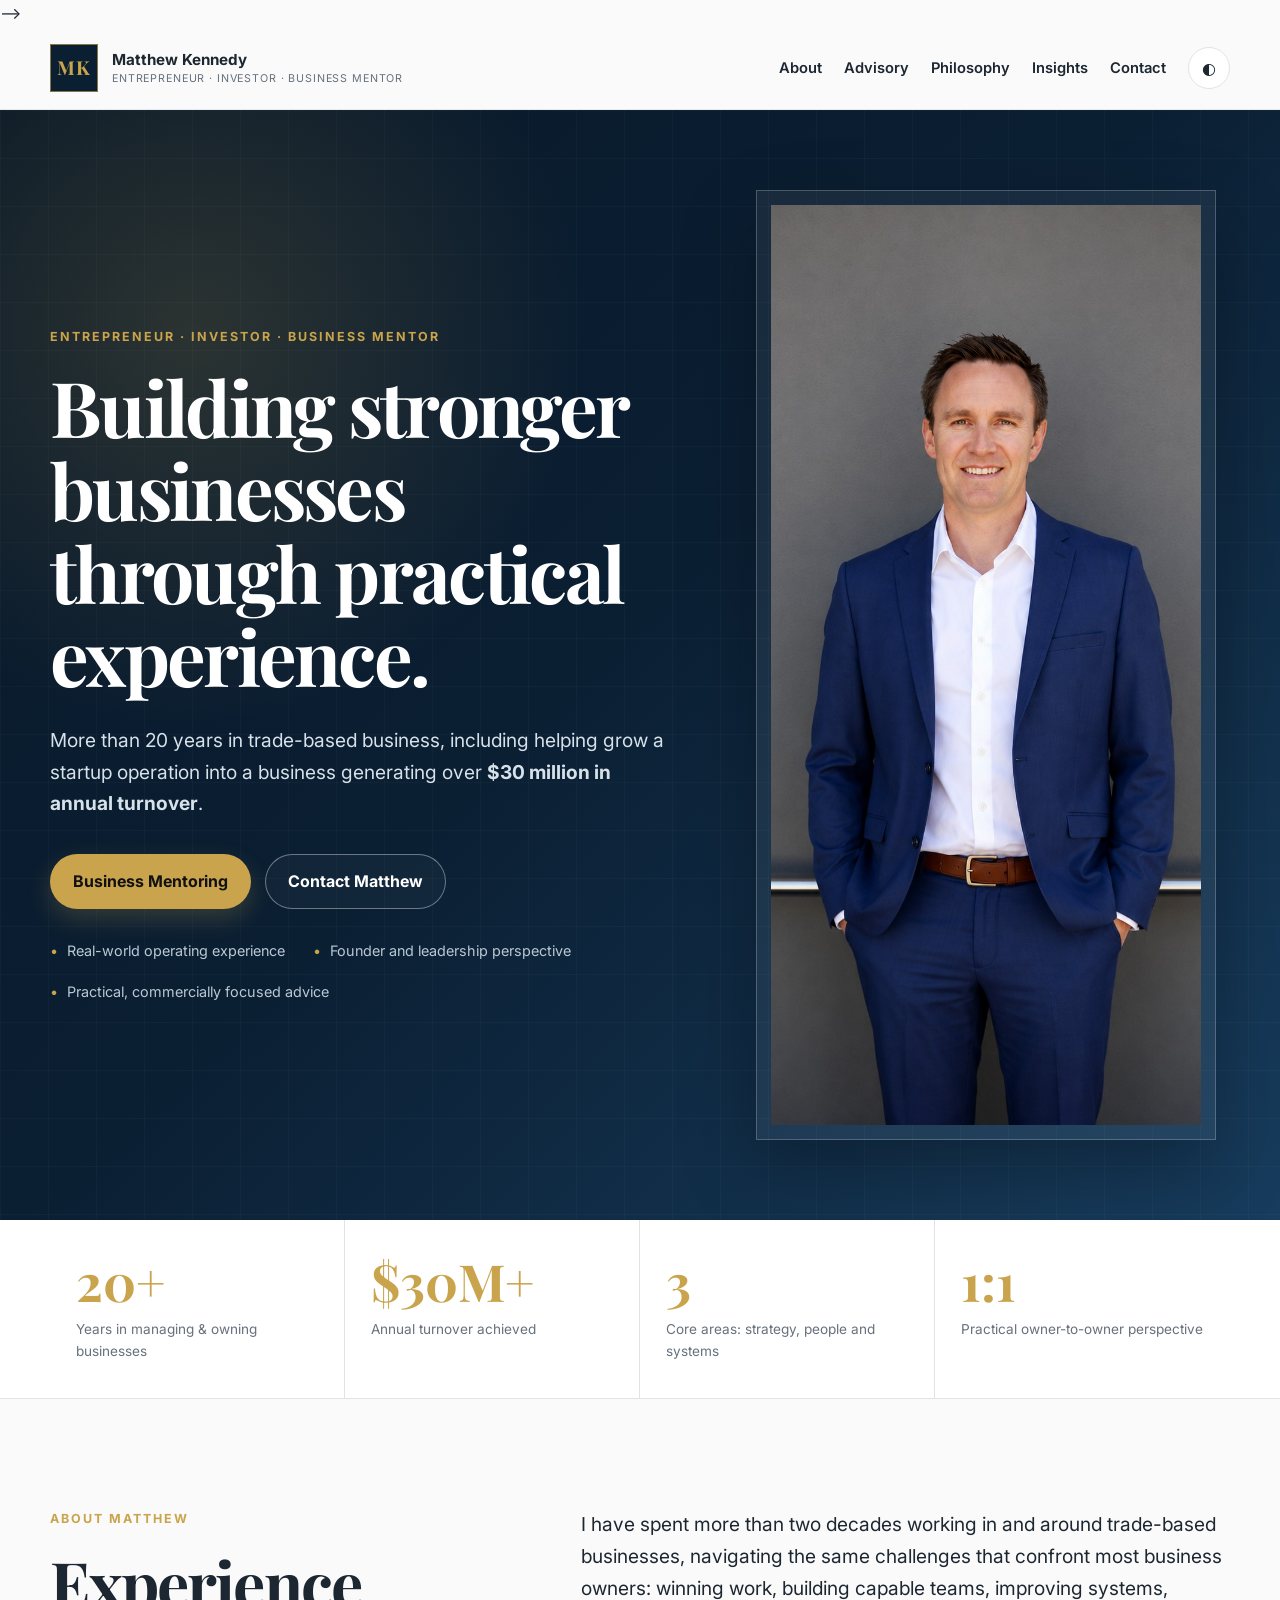
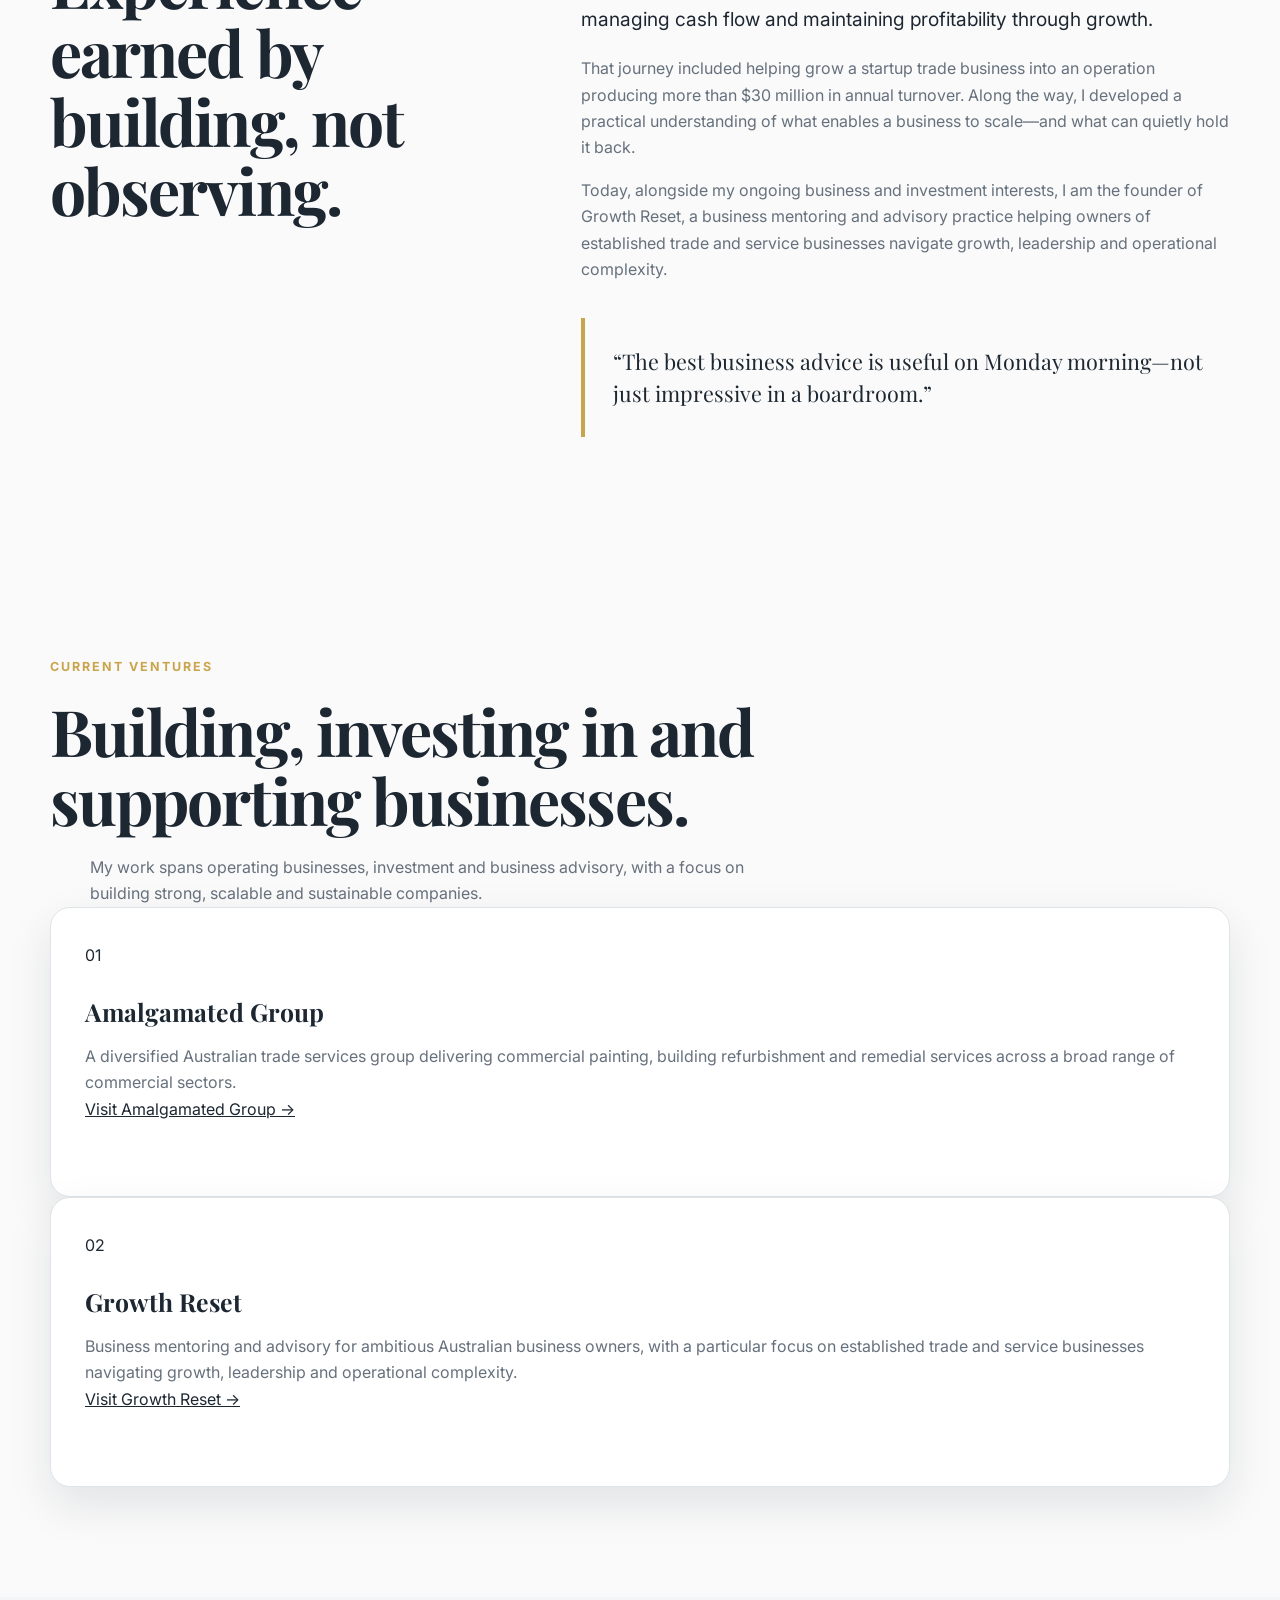
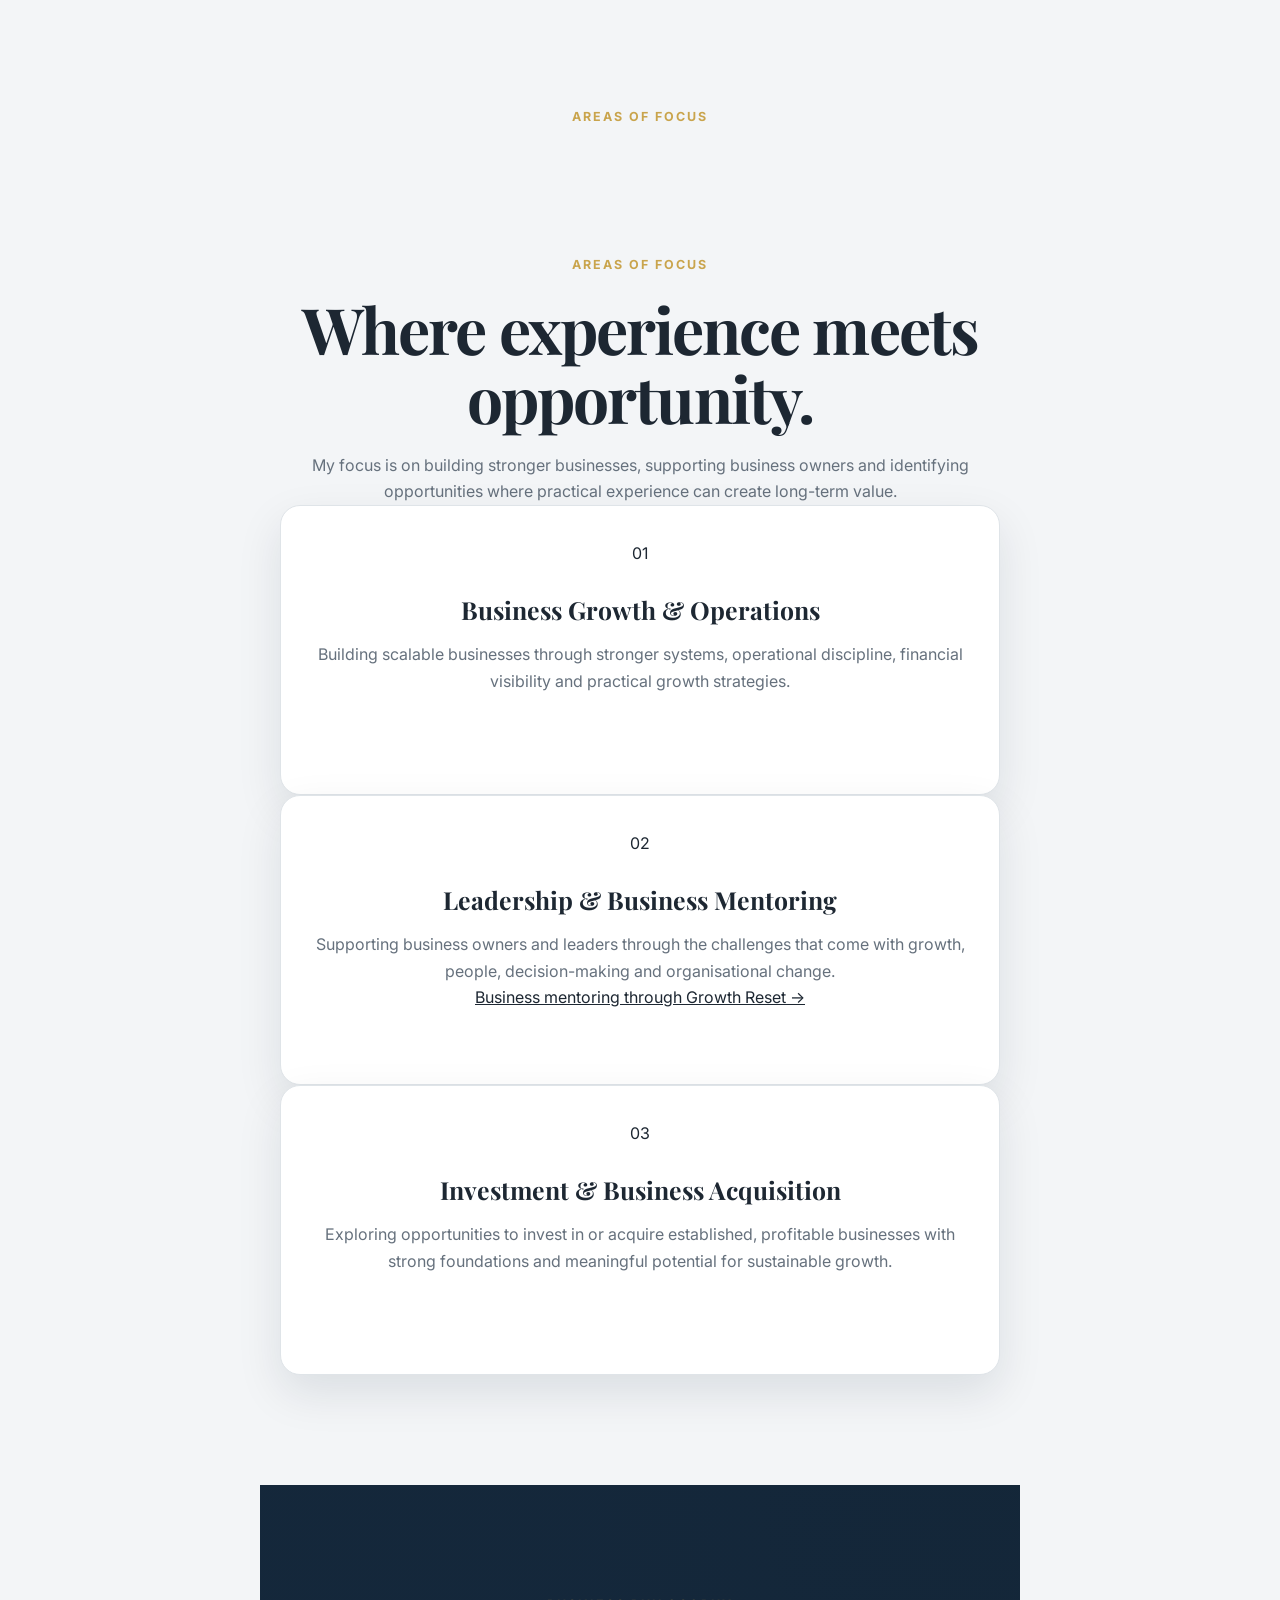
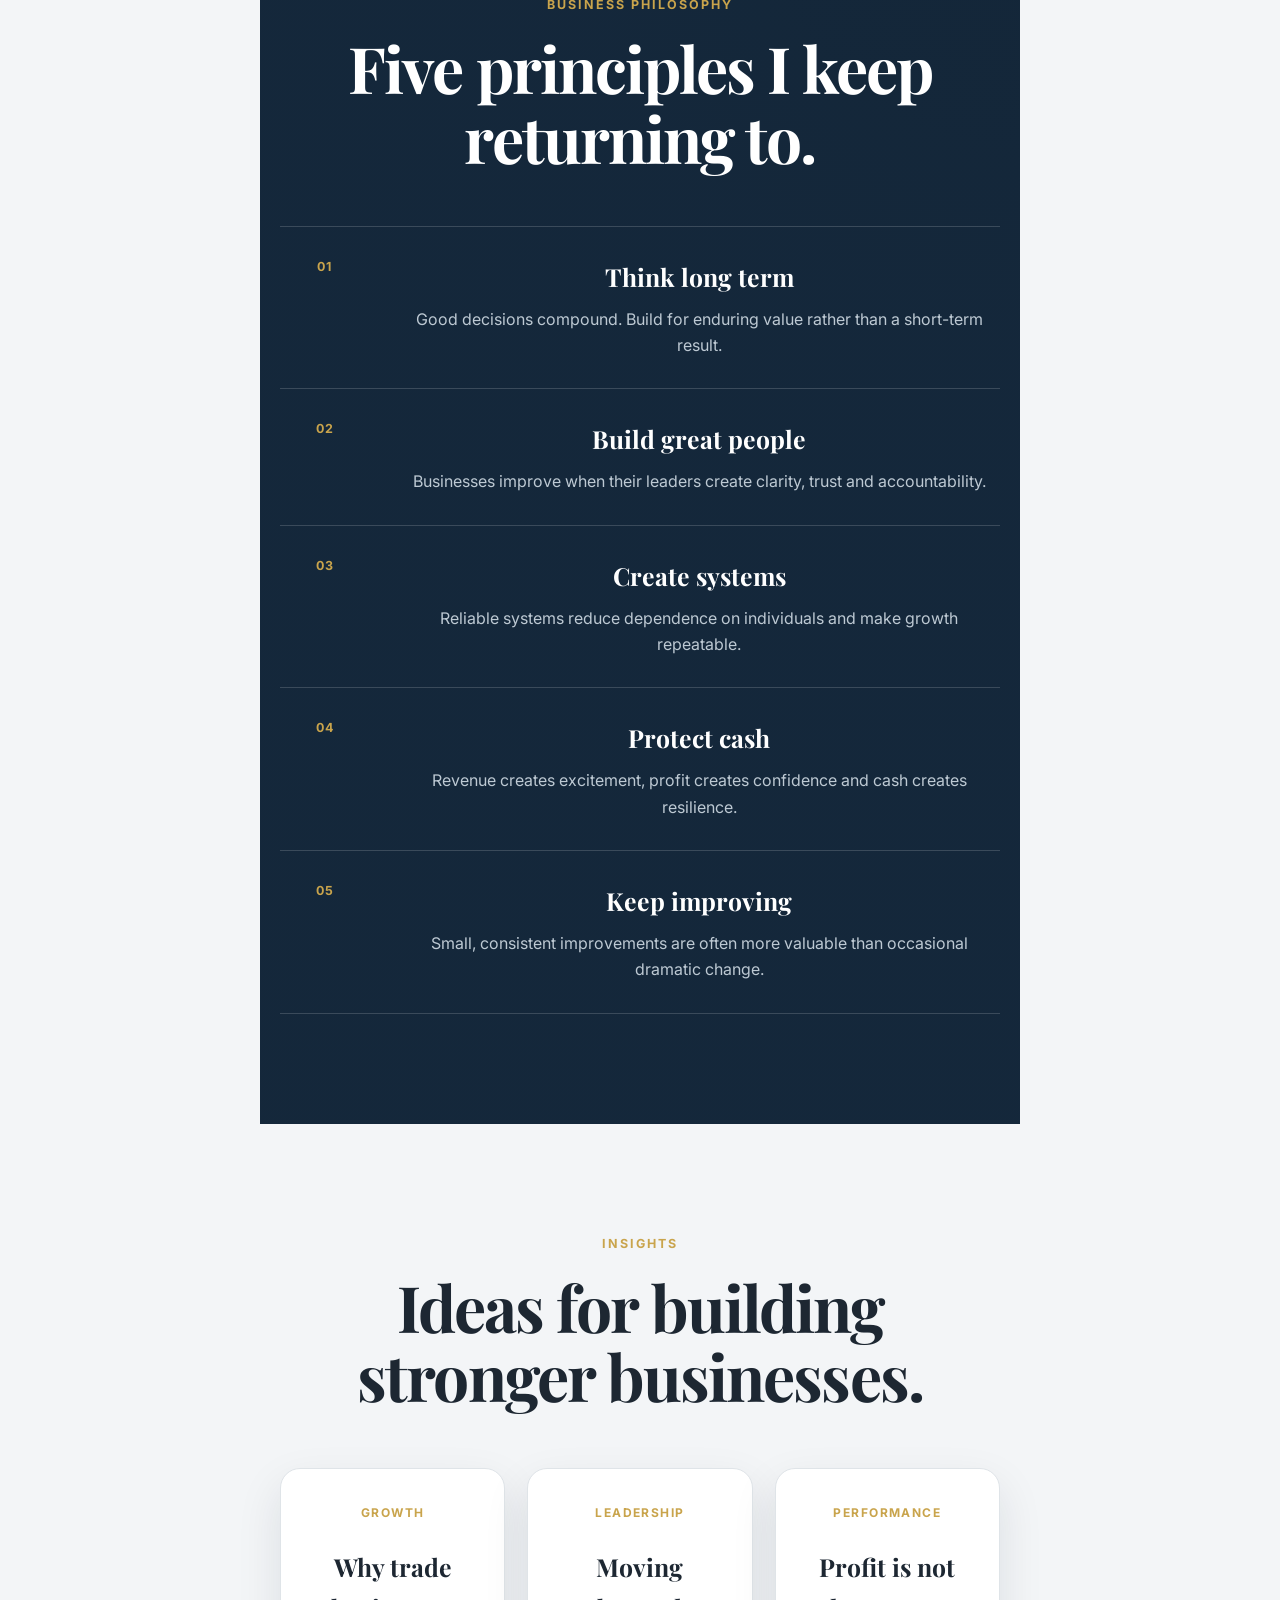
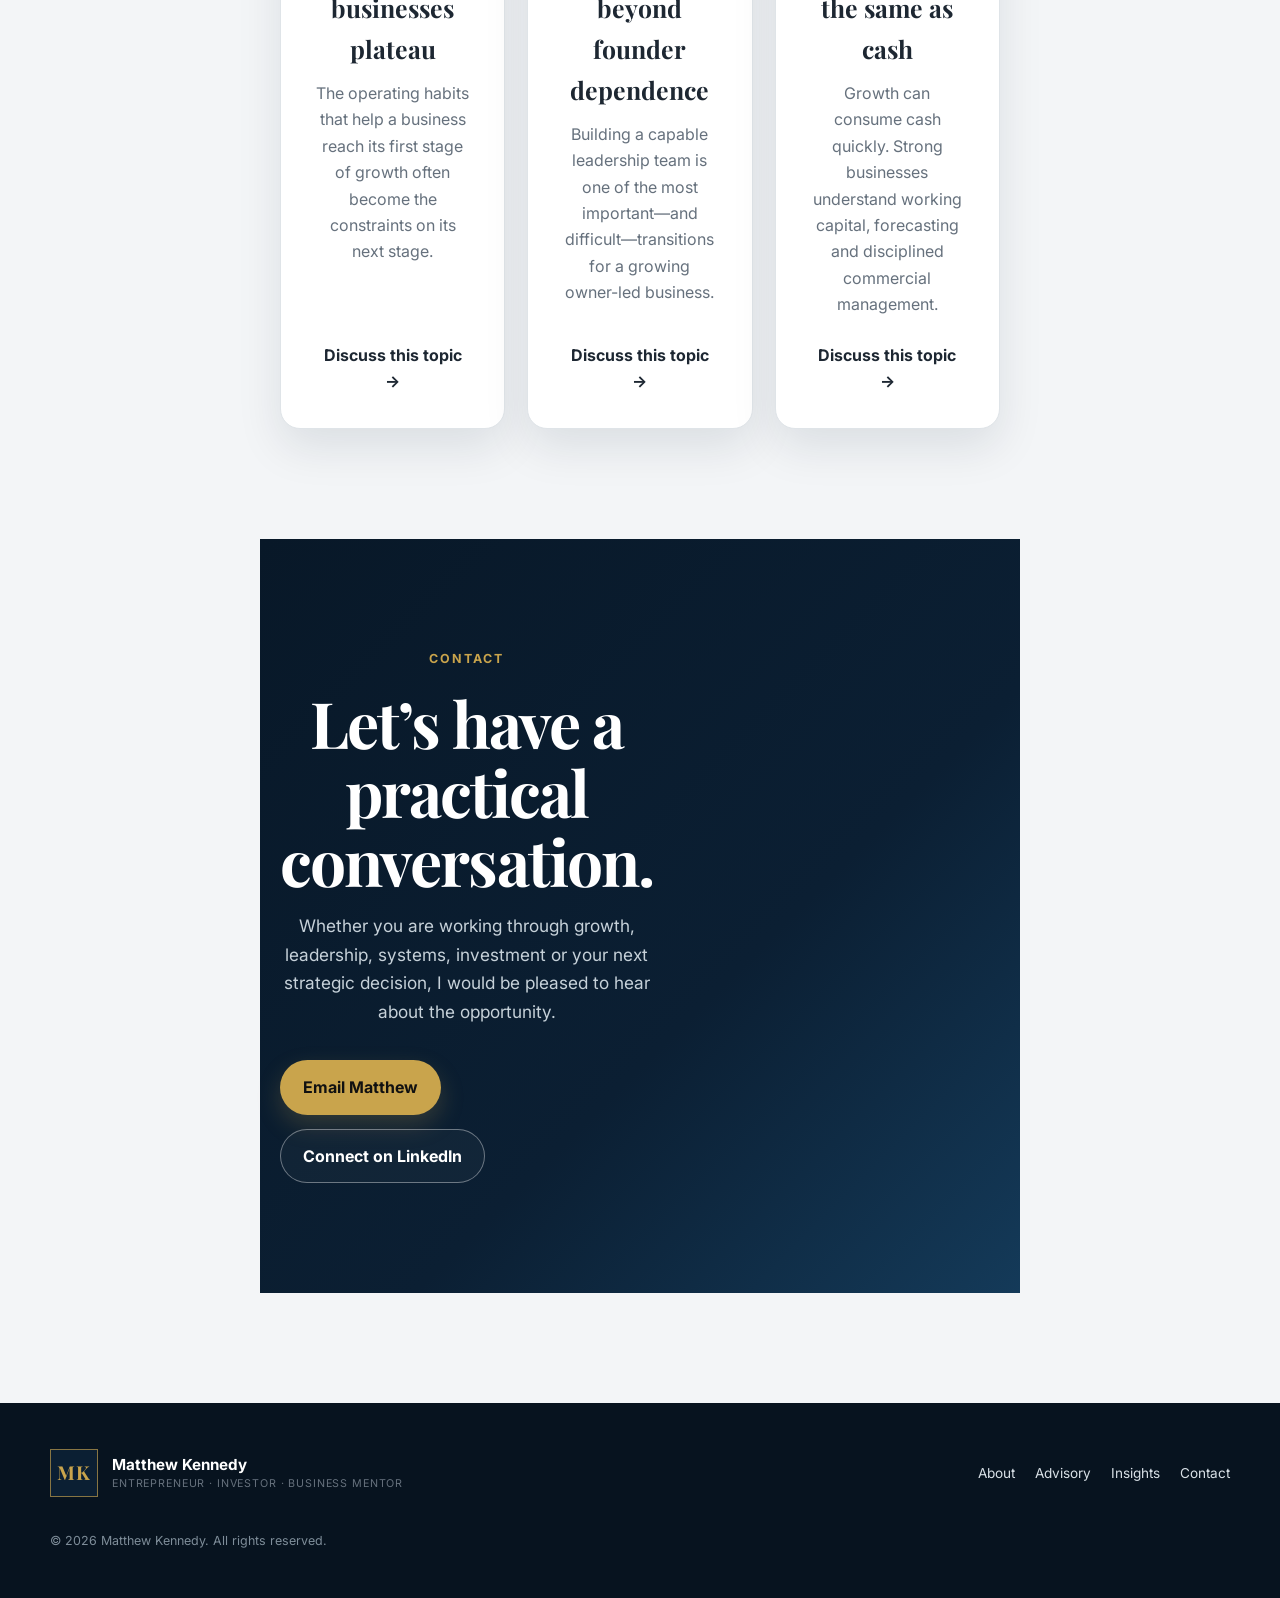
==== commit 4993d33b: "Growth Reset Update" ====
--- a/index.html
+++ b/index.html
@@ -93,10 +93,20 @@
             More than 20 years in trade-based business, including helping grow a startup operation into a business generating over <strong>$30 million in annual turnover</strong>.
           </p>
 
-          <div class="hero-actions">
-            <a class="button button-primary" href="#contact">Start a conversation</a>
-            <a class="button button-secondary" href="#about">Read my story</a>
-          </div>
+         <div class="hero-actions">
+  <a
+    href="https://growthreset.au/"
+    class="button button-primary"
+    target="_blank"
+    rel="noopener noreferrer"
+  >
+    Business Mentoring
+  </a>
+
+  <a href="#contact" class="button button-secondary">
+    Contact Matthew
+  </a>
+</div>
 
           <ul class="hero-points" aria-label="Experience highlights">
             <li>Real-world operating experience</li>
@@ -151,7 +161,7 @@
             That journey included helping grow a startup trade business into an operation producing more than $30 million in annual turnover. Along the way, I developed a practical understanding of what enables a business to scale—and what can quietly hold it back.
           </p>
           <p>
-            Today, I work with owners, founders and leaders who want clearer strategy, stronger operating discipline and a business that is less dependent on them personally.
+            Today, alongside my ongoing business and investment interests, I am the founder of Growth Reset, a business mentoring and advisory practice helping owners of established trade and service businesses navigate growth, leadership and operational complexity.
           </p>
 
           <blockquote>
@@ -160,54 +170,124 @@
         </div>
       </div>
     </section>
-
+<section class="section">
+  <div class="container">
+    <div class="section-heading reveal">
+      <div class="eyebrow">Current Ventures</div>
+      <h2>Building, investing in and supporting businesses.</h2>
+      <p>
+        My work spans operating businesses, investment and business advisory,
+        with a focus on building strong, scalable and sustainable companies.
+      </p>
+    </div>
+
+    <div class="service-grid">
+
+      <!-- Amalgamated Group -->
+      <article class="service-card reveal">
+        <div class="service-number">01</div>
+        <h3>Amalgamated Group</h3>
+        <p>
+          A diversified Australian trade services group delivering commercial
+          painting, building refurbishment and remedial services across a broad
+          range of commercial sectors.
+        </p>
+
+        <a
+          href="https://amalgamatedgroup.com.au/"
+          target="_blank"
+          rel="noopener noreferrer"
+          class="text-link"
+        >
+          Visit Amalgamated Group →
+        </a>
+      </article>
+
+      <!-- Growth Reset -->
+      <article class="service-card reveal">
+        <div class="service-number">02</div>
+        <h3>Growth Reset</h3>
+        <p>
+          Business mentoring and advisory for ambitious Australian business
+          owners, with a particular focus on established trade and service
+          businesses navigating growth, leadership and operational complexity.
+        </p>
+
+        <a
+          href="https://growthreset.au/"
+          target="_blank"
+          rel="noopener noreferrer"
+          class="text-link"
+        >
+          Visit Growth Reset →
+        </a>
+      </article>
+
+    </div>
+  </div>
+</section>
     <section class="section section-muted" id="services">
       <div class="container">
         <div class="section-heading centered reveal">
-          <p class="eyebrow">Advisory Focus</p>
-          <h2>Practical support for the decisions that shape growth.</h2>
-          <p>Focused on the commercial, operational and leadership issues that matter most as a business becomes larger and more complex.</p>
-        </div>
-
-        <div class="card-grid">
-          <article class="service-card reveal">
-            <span class="card-number">01</span>
-            <h3>Business Mentoring</h3>
-            <p>Clear, practical guidance for owners who need an experienced sounding board and accountable next steps.</p>
-          </article>
-
-          <article class="service-card reveal">
-            <span class="card-number">02</span>
-            <h3>Growth Strategy</h3>
-            <p>Turning ambition into a focused plan covering markets, people, financial targets and execution priorities.</p>
-          </article>
-
-          <article class="service-card reveal">
-            <span class="card-number">03</span>
-            <h3>Operational Excellence</h3>
-            <p>Improving systems, role clarity, project delivery, reporting and the routines that create consistency.</p>
-          </article>
-
-          <article class="service-card reveal">
-            <span class="card-number">04</span>
-            <h3>Leadership Advisory</h3>
-            <p>Helping founders and senior leaders make better decisions, build capable teams and lead through change.</p>
-          </article>
-
-          <article class="service-card reveal">
-            <span class="card-number">05</span>
-            <h3>Trade Business Scaling</h3>
-            <p>Specialist perspective on growing trade and construction-related businesses without losing control of margin or culture.</p>
-          </article>
-
-          <article class="service-card reveal">
-            <span class="card-number">06</span>
-            <h3>Investment & Board Support</h3>
-            <p>Commercial input for founders, boards and investment opportunities where practical operating experience adds value.</p>
-          </article>
-        </div>
-      </div>
-    </section>
+          <p class="eyebrow">Areas of Focus</p>
+          <section class="section" id="focus">
+  <div class="container">
+
+    <div class="section-heading reveal">
+      <div class="eyebrow">Areas of Focus</div>
+      <h2>Where experience meets opportunity.</h2>
+      <p>
+        My focus is on building stronger businesses, supporting business owners
+        and identifying opportunities where practical experience can create
+        long-term value.
+      </p>
+    </div>
+
+    <div class="service-grid">
+
+      <!-- Business Growth -->
+      <article class="service-card reveal">
+        <div class="service-number">01</div>
+        <h3>Business Growth & Operations</h3>
+        <p>
+          Building scalable businesses through stronger systems, operational
+          discipline, financial visibility and practical growth strategies.
+        </p>
+      </article>
+
+      <!-- Leadership & Mentoring -->
+      <article class="service-card reveal">
+        <div class="service-number">02</div>
+        <h3>Leadership & Business Mentoring</h3>
+        <p>
+          Supporting business owners and leaders through the challenges that
+          come with growth, people, decision-making and organisational change.
+        </p>
+
+        <a
+          href="https://growthreset.au/"
+          target="_blank"
+          rel="noopener noreferrer"
+          class="text-link"
+        >
+          Business mentoring through Growth Reset →
+        </a>
+      </article>
+
+      <!-- Investment -->
+      <article class="service-card reveal">
+        <div class="service-number">03</div>
+        <h3>Investment & Business Acquisition</h3>
+        <p>
+          Exploring opportunities to invest in or acquire established,
+          profitable businesses with strong foundations and meaningful
+          potential for sustainable growth.
+        </p>
+      </article>
+
+    </div>
+  </div>
+</section>
 
     <section class="section philosophy" id="philosophy">
       <div class="container">
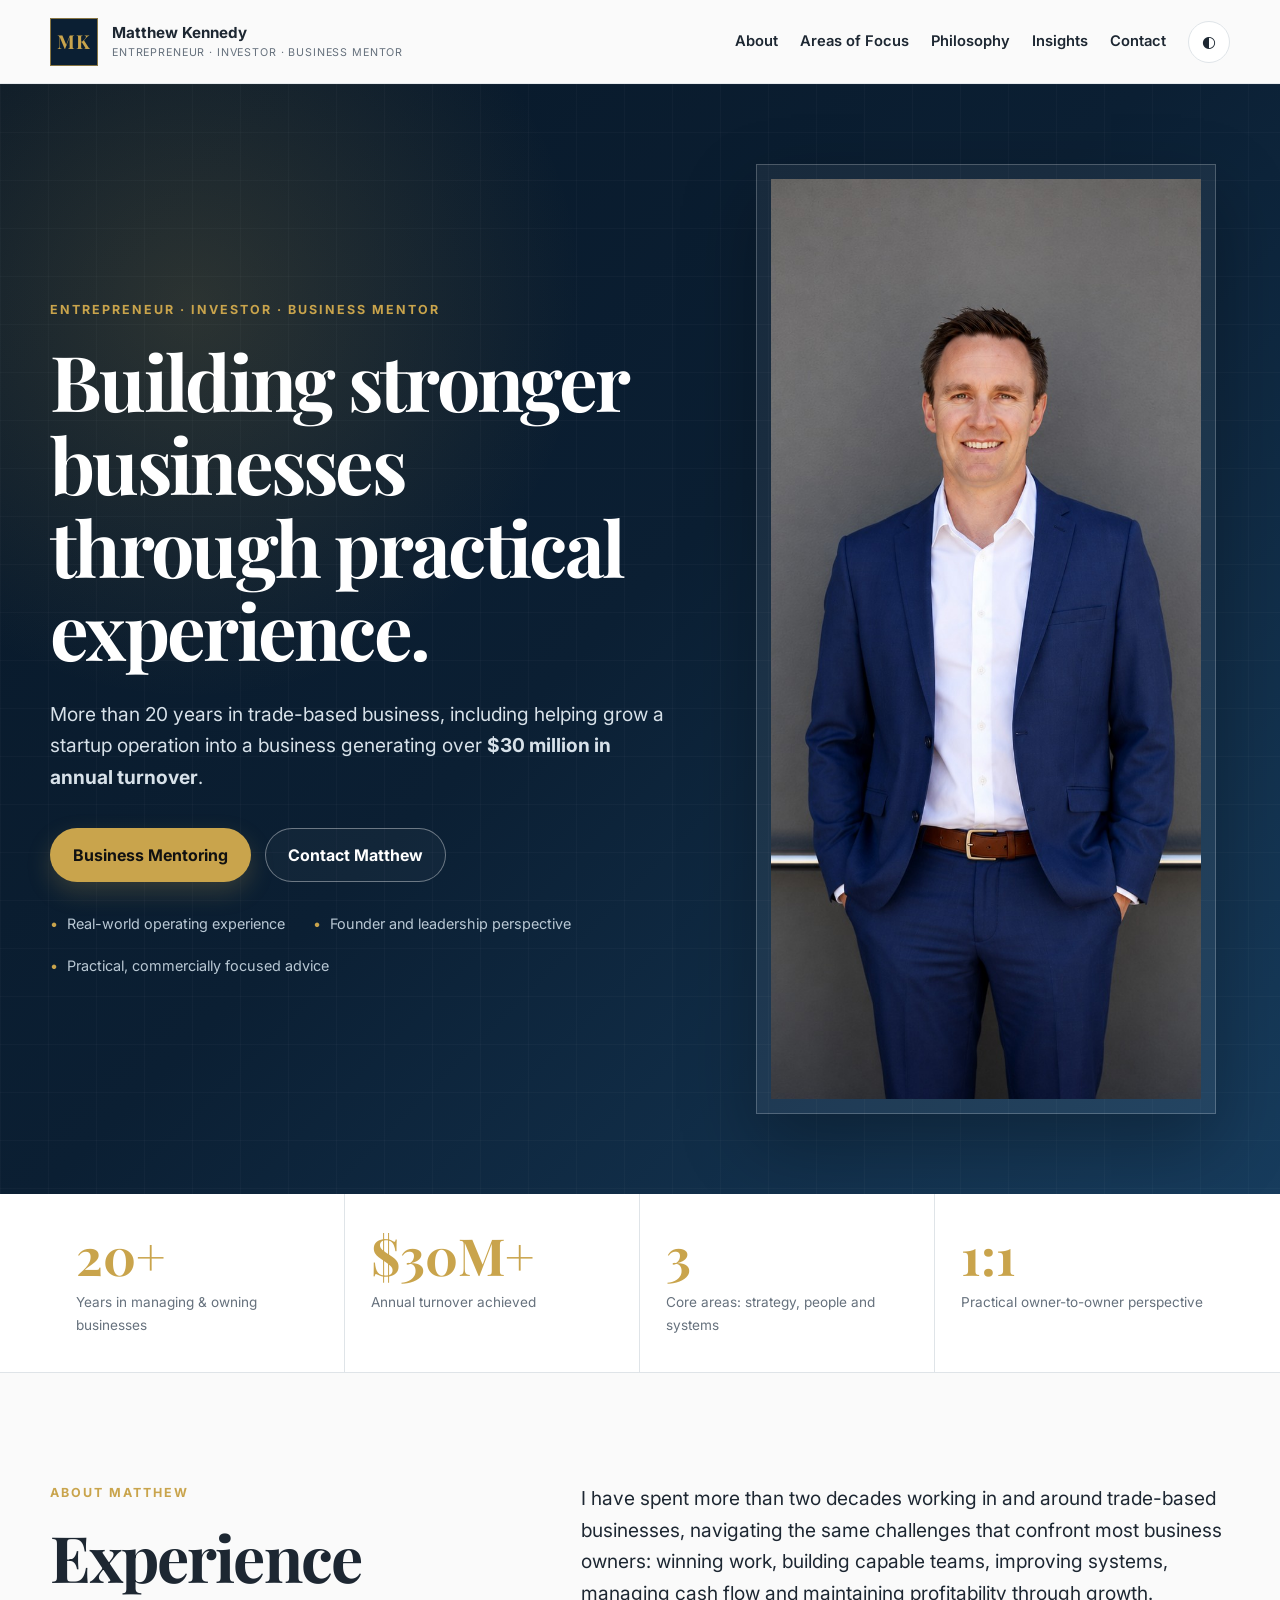
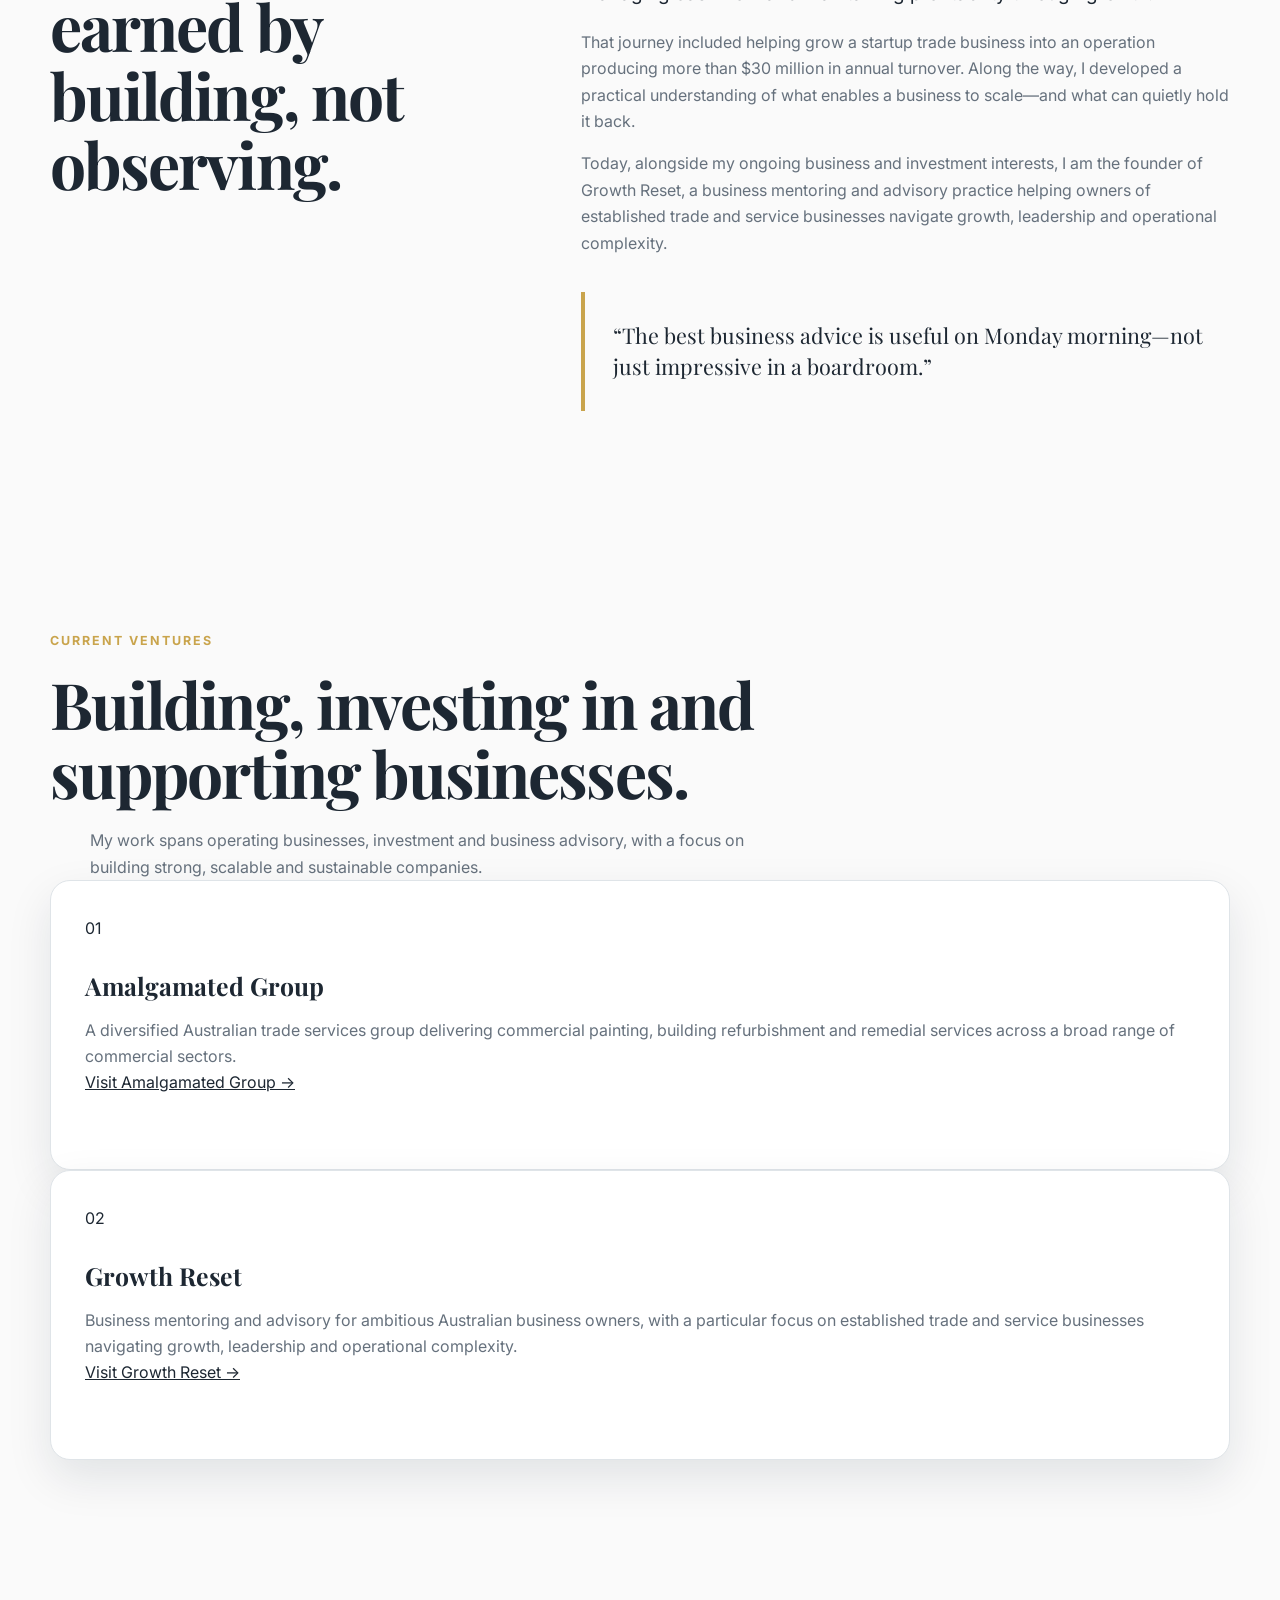
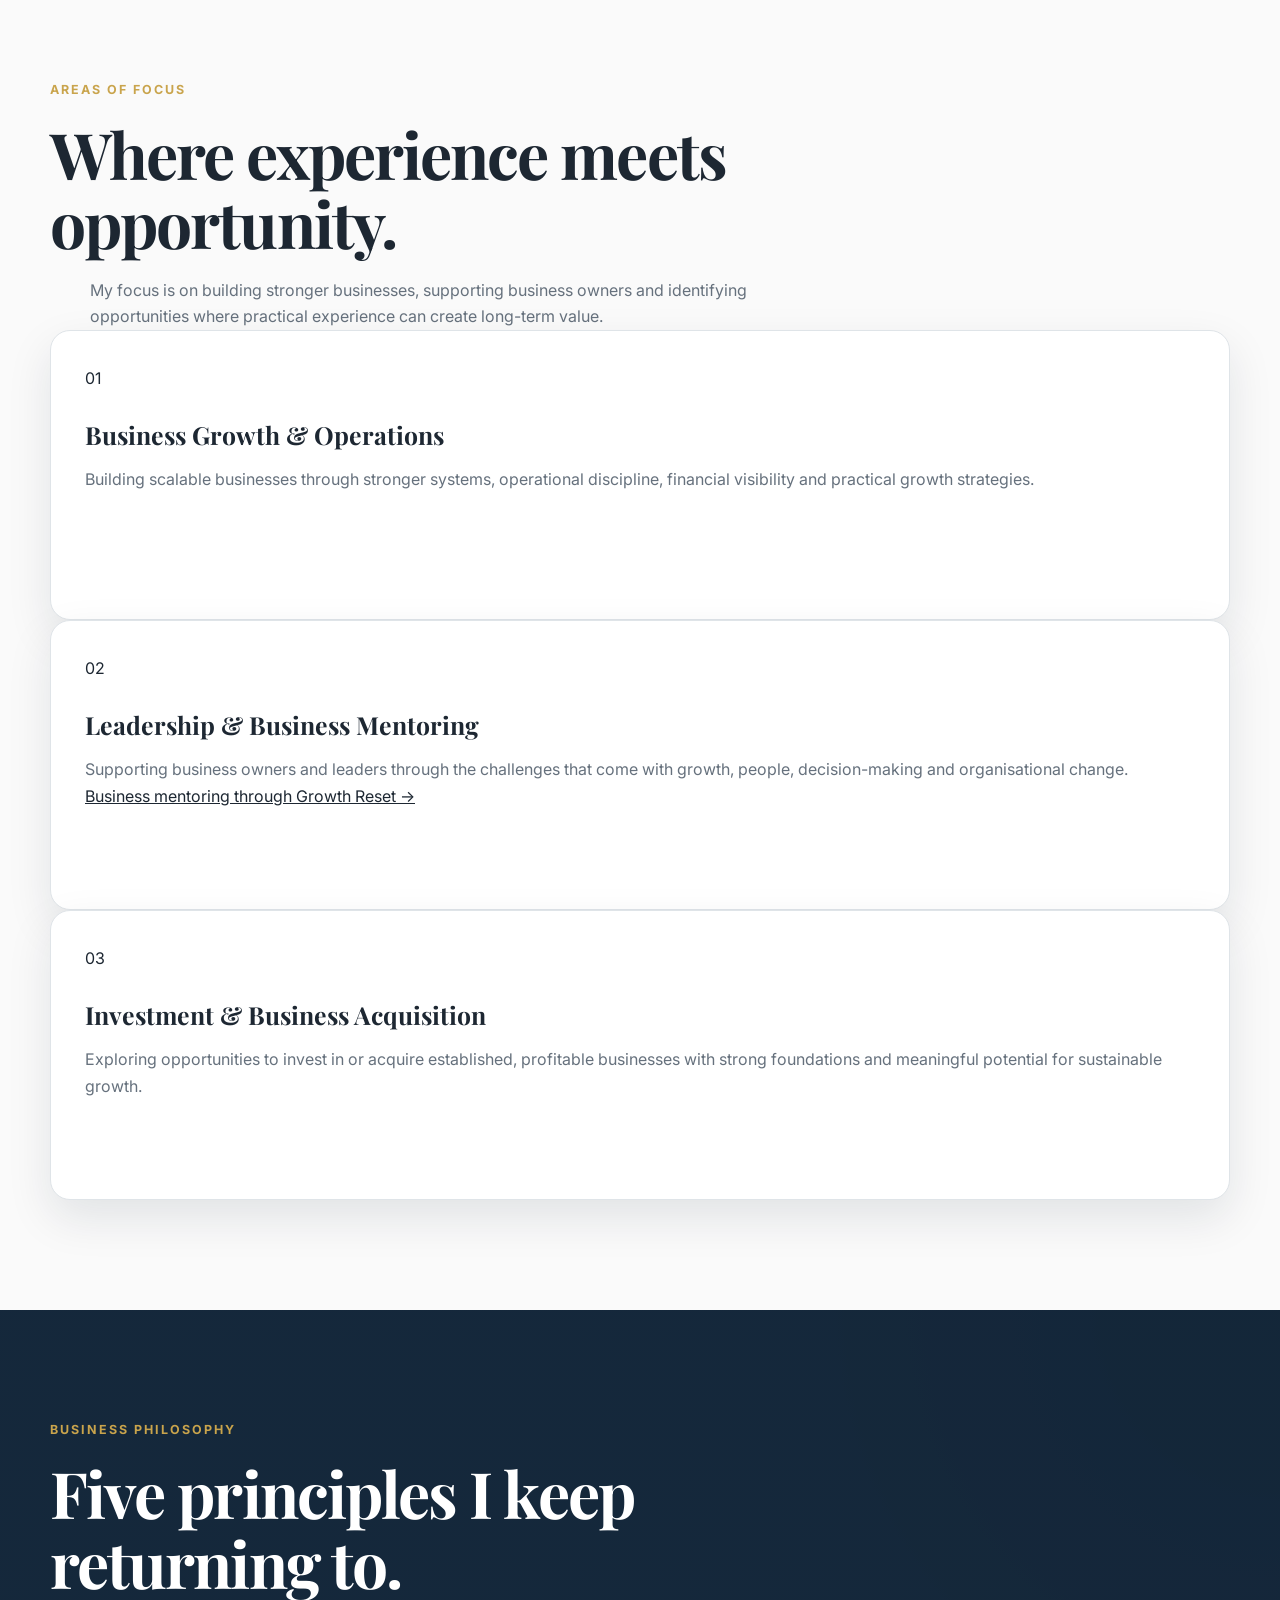
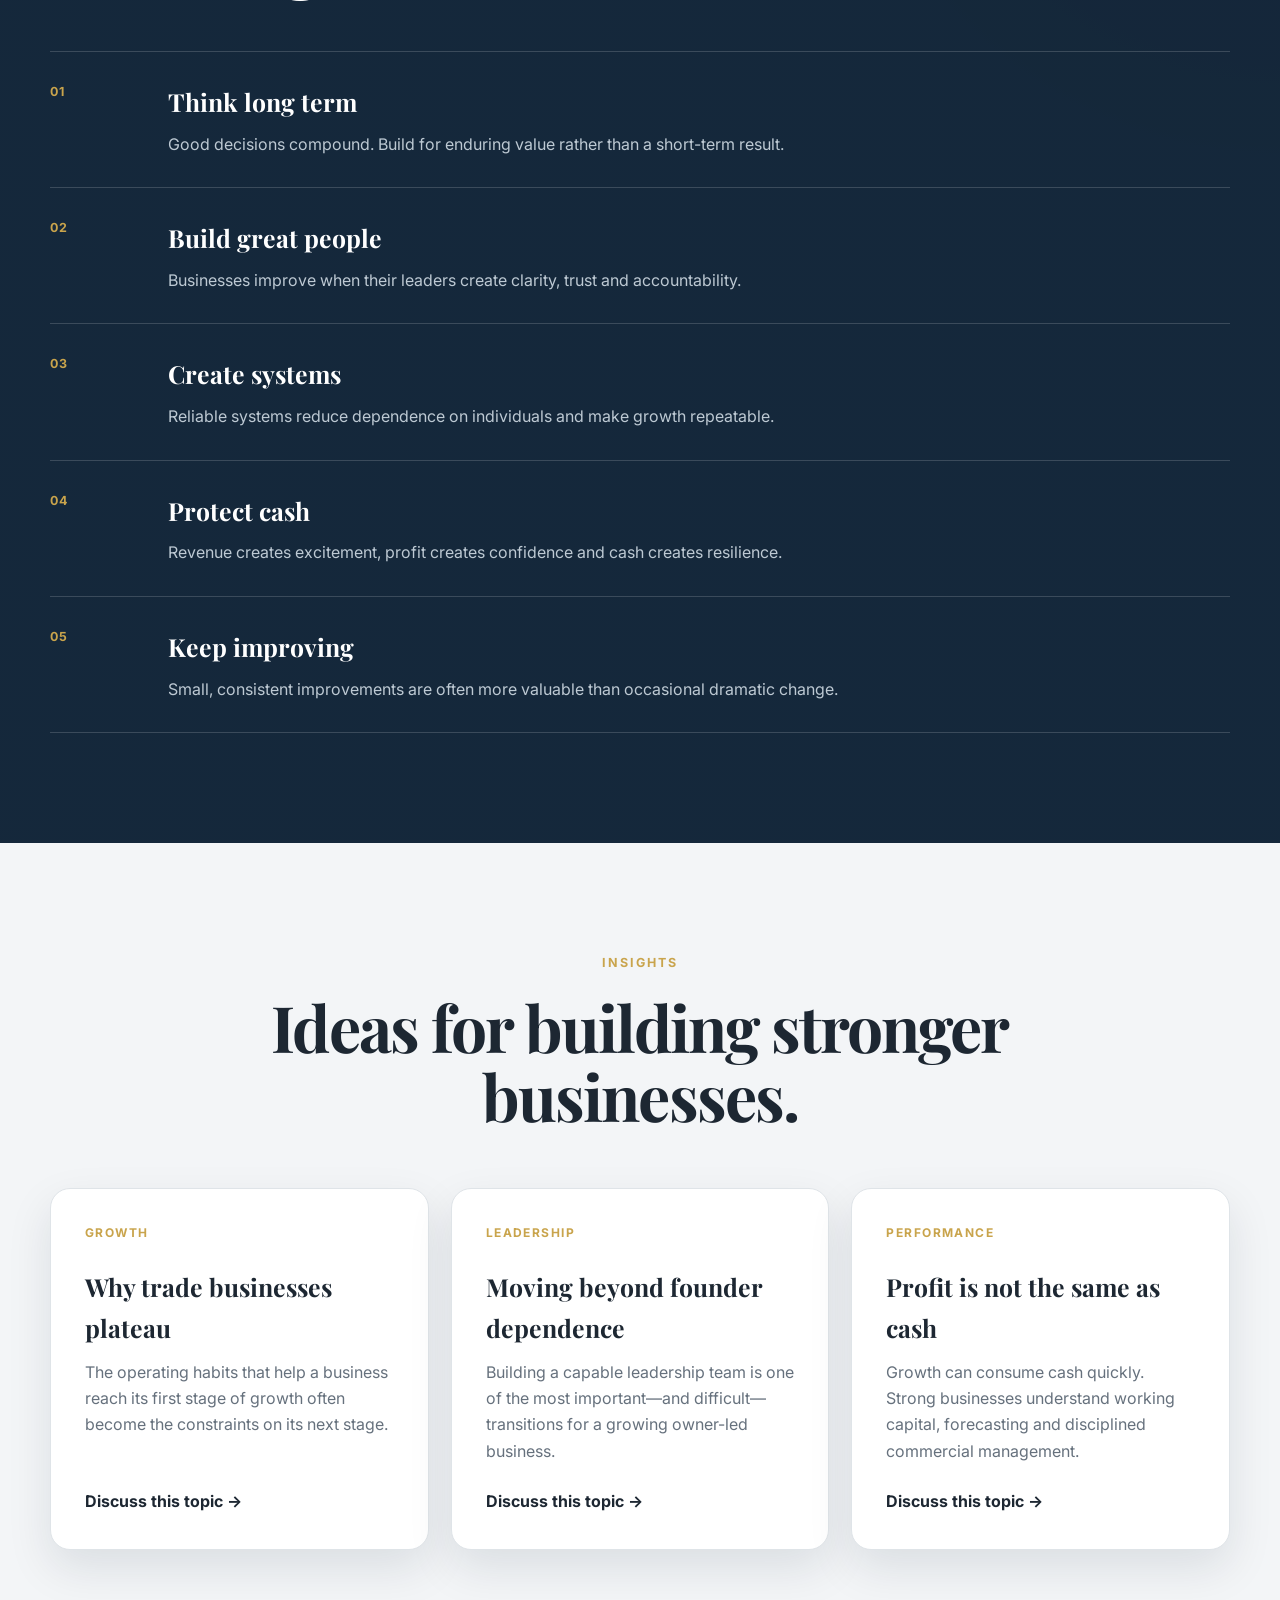
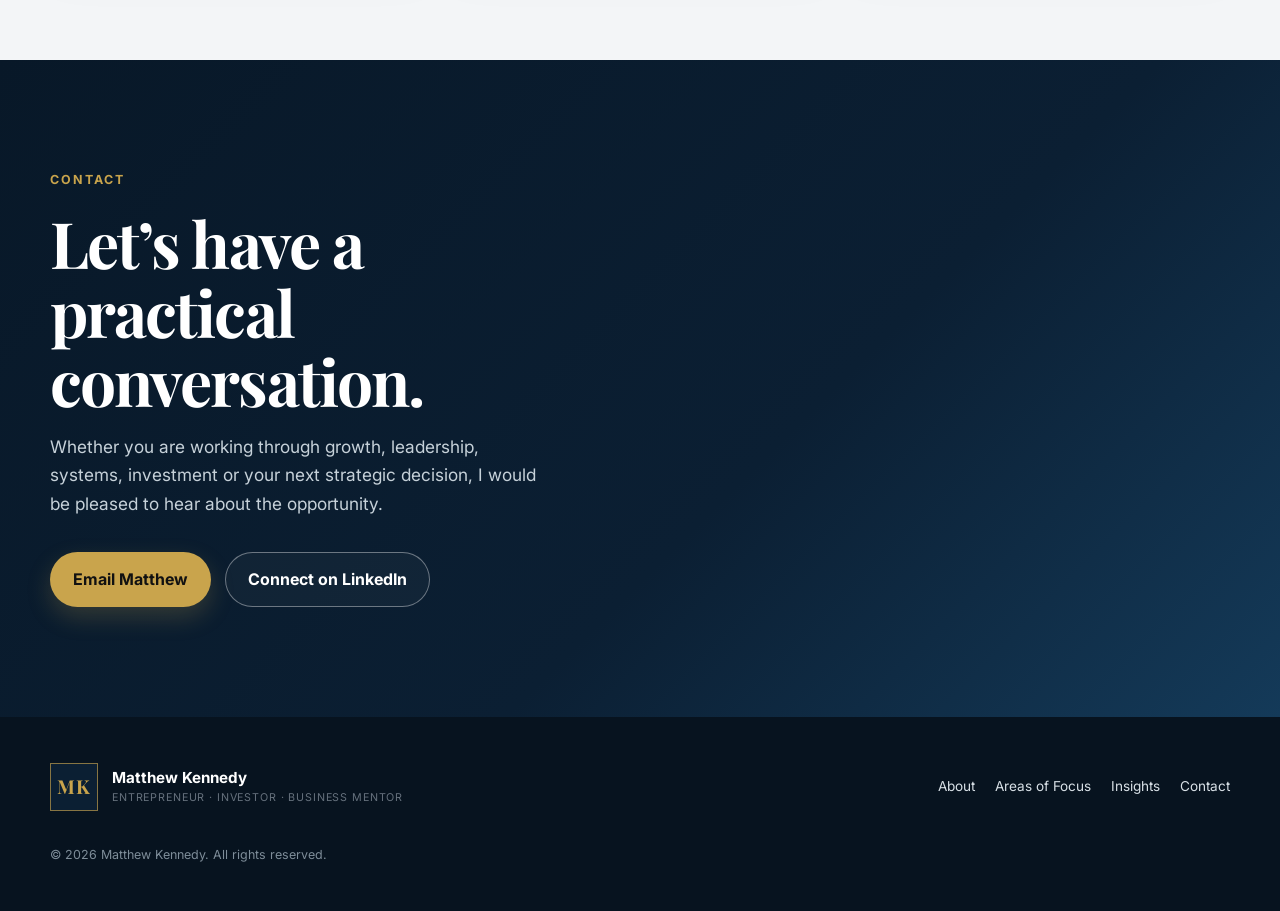
==== commit 9741a819: "Update 15.08.26" ====
--- a/index.html
+++ b/index.html
@@ -49,7 +49,7 @@
 </script>
 
 
-  -->
+ 
 </head>
 
 <body>
@@ -72,7 +72,7 @@
 
       <nav id="primary-navigation" class="primary-navigation" aria-label="Primary navigation">
         <a href="#about">About</a>
-        <a href="#services">Advisory</a>
+        <a href="#focus">Areas of Focus</a>
         <a href="#philosophy">Philosophy</a>
         <a href="#insights">Insights</a>
         <a href="#contact">Contact</a>
@@ -122,7 +122,7 @@
             </div>
           </div>
         </div>
-      </div>
+      
     </section>
 
     <section class="metrics" aria-label="Experience highlights">
@@ -226,10 +226,7 @@
     </div>
   </div>
 </section>
-    <section class="section section-muted" id="services">
-      <div class="container">
-        <div class="section-heading centered reveal">
-          <p class="eyebrow">Areas of Focus</p>
+    
           <section class="section" id="focus">
   <div class="container">
 
@@ -243,7 +240,7 @@
       </p>
     </div>
 
-    <div class="service-grid">
+    <div class="focus-grid">
 
       <!-- Business Growth -->
       <article class="service-card reveal">
@@ -385,7 +382,7 @@
       </div>
       <div class="footer-links">
         <a href="#about">About</a>
-        <a href="#services">Advisory</a>
+      <a href="#focus">Areas of Focus</a>
         <a href="#insights">Insights</a>
         <a href="#contact">Contact</a>
       </div>
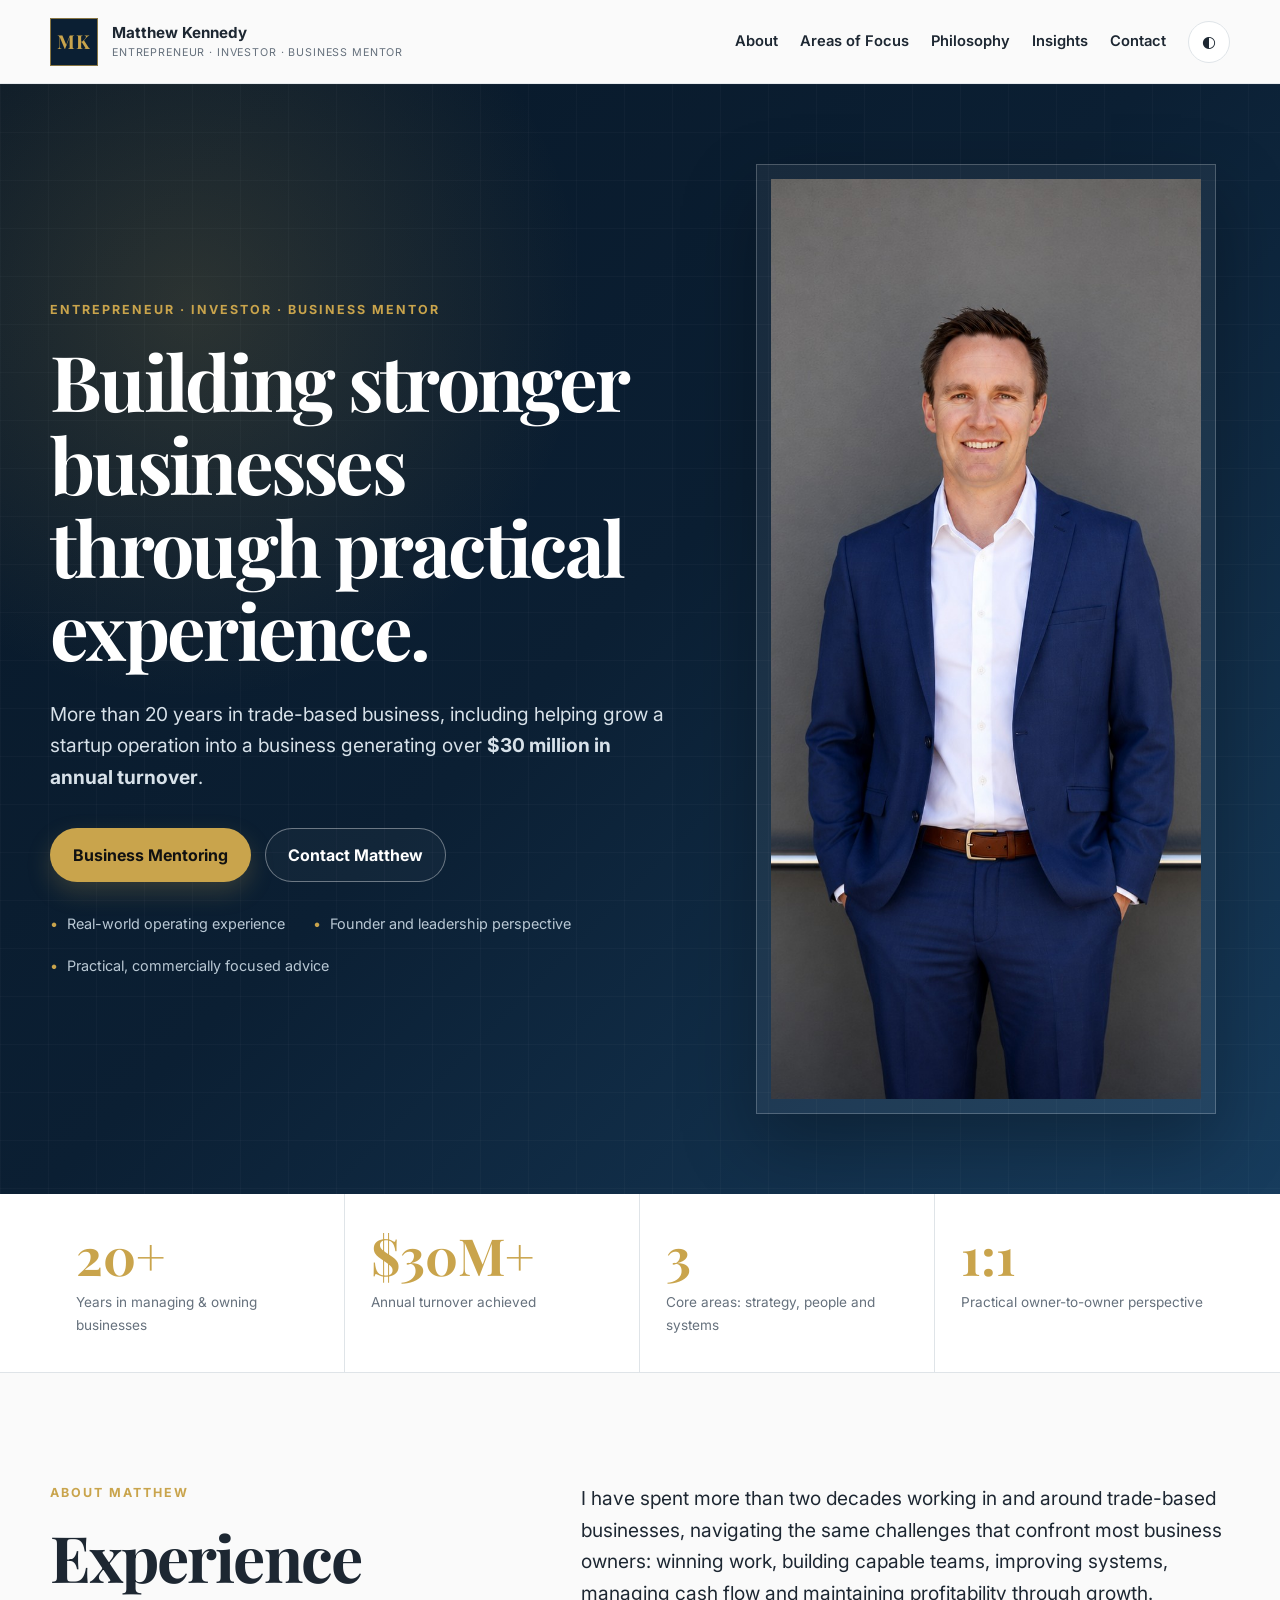
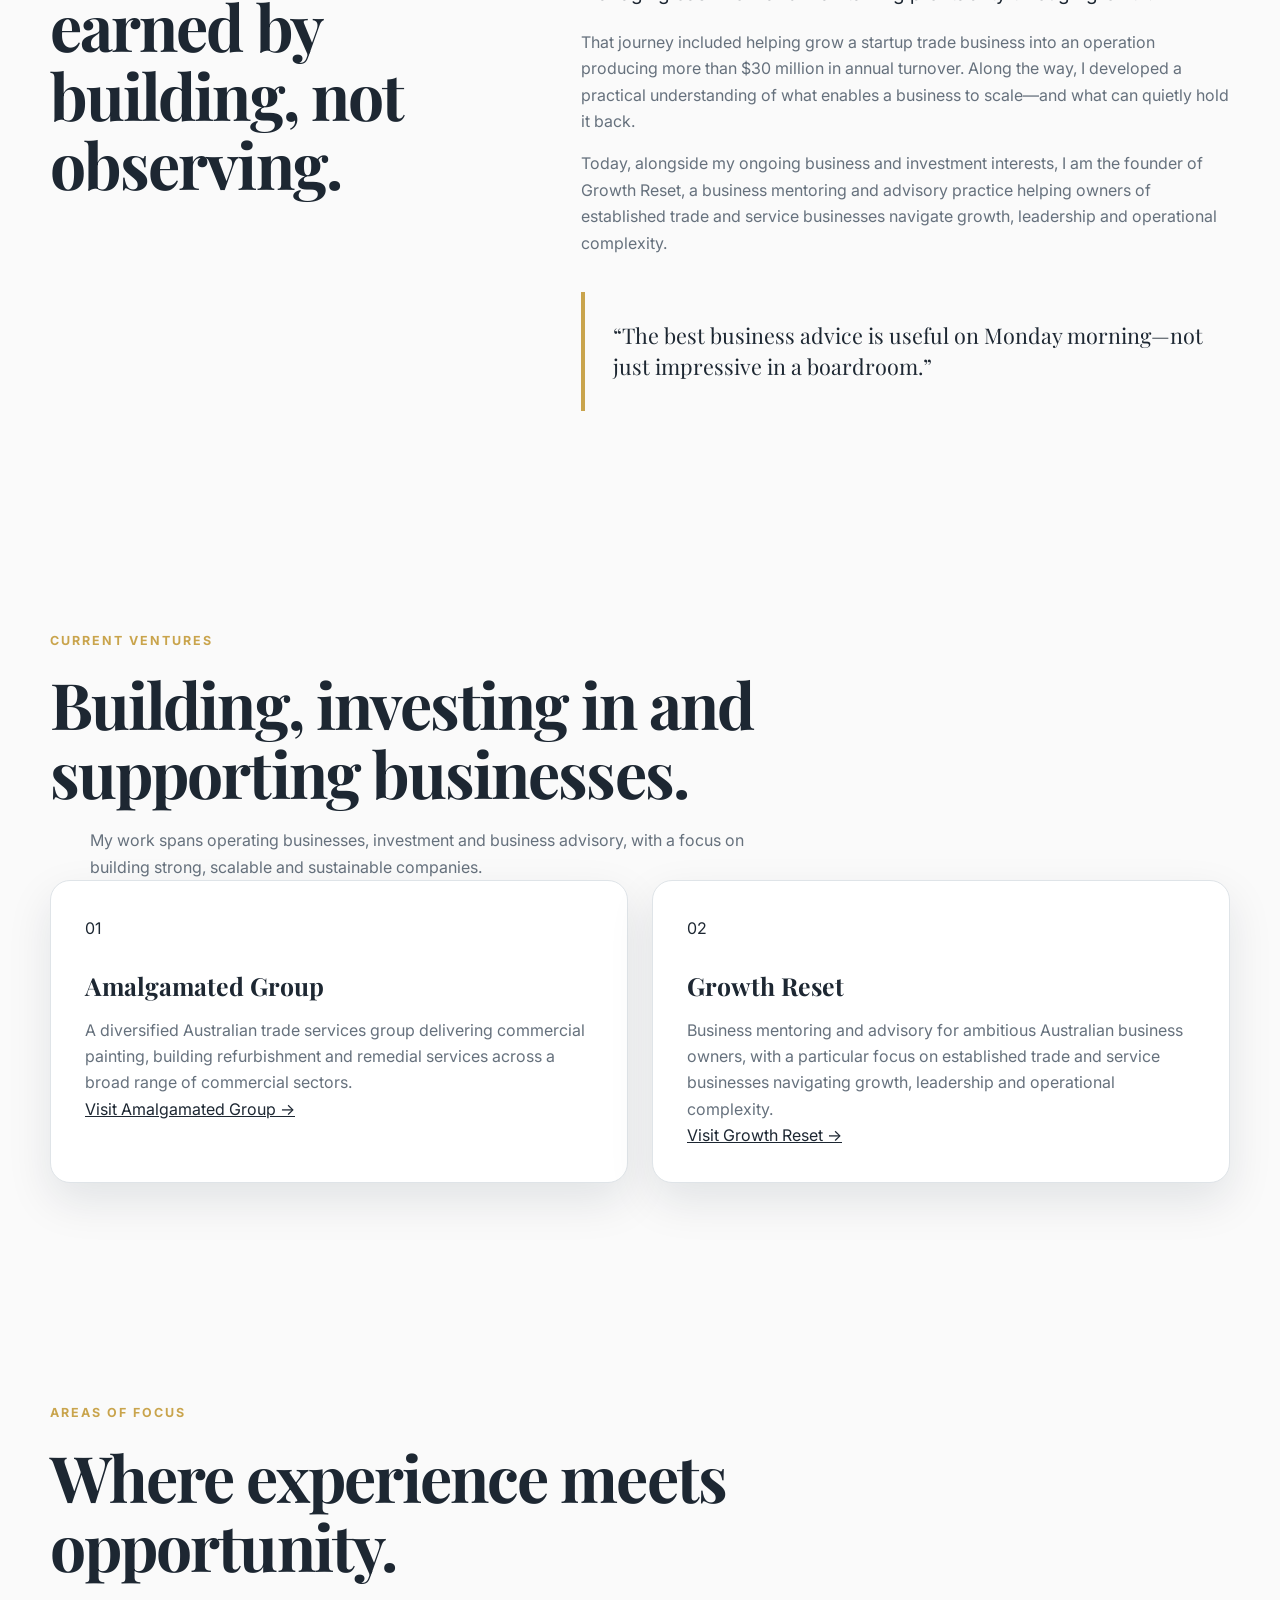
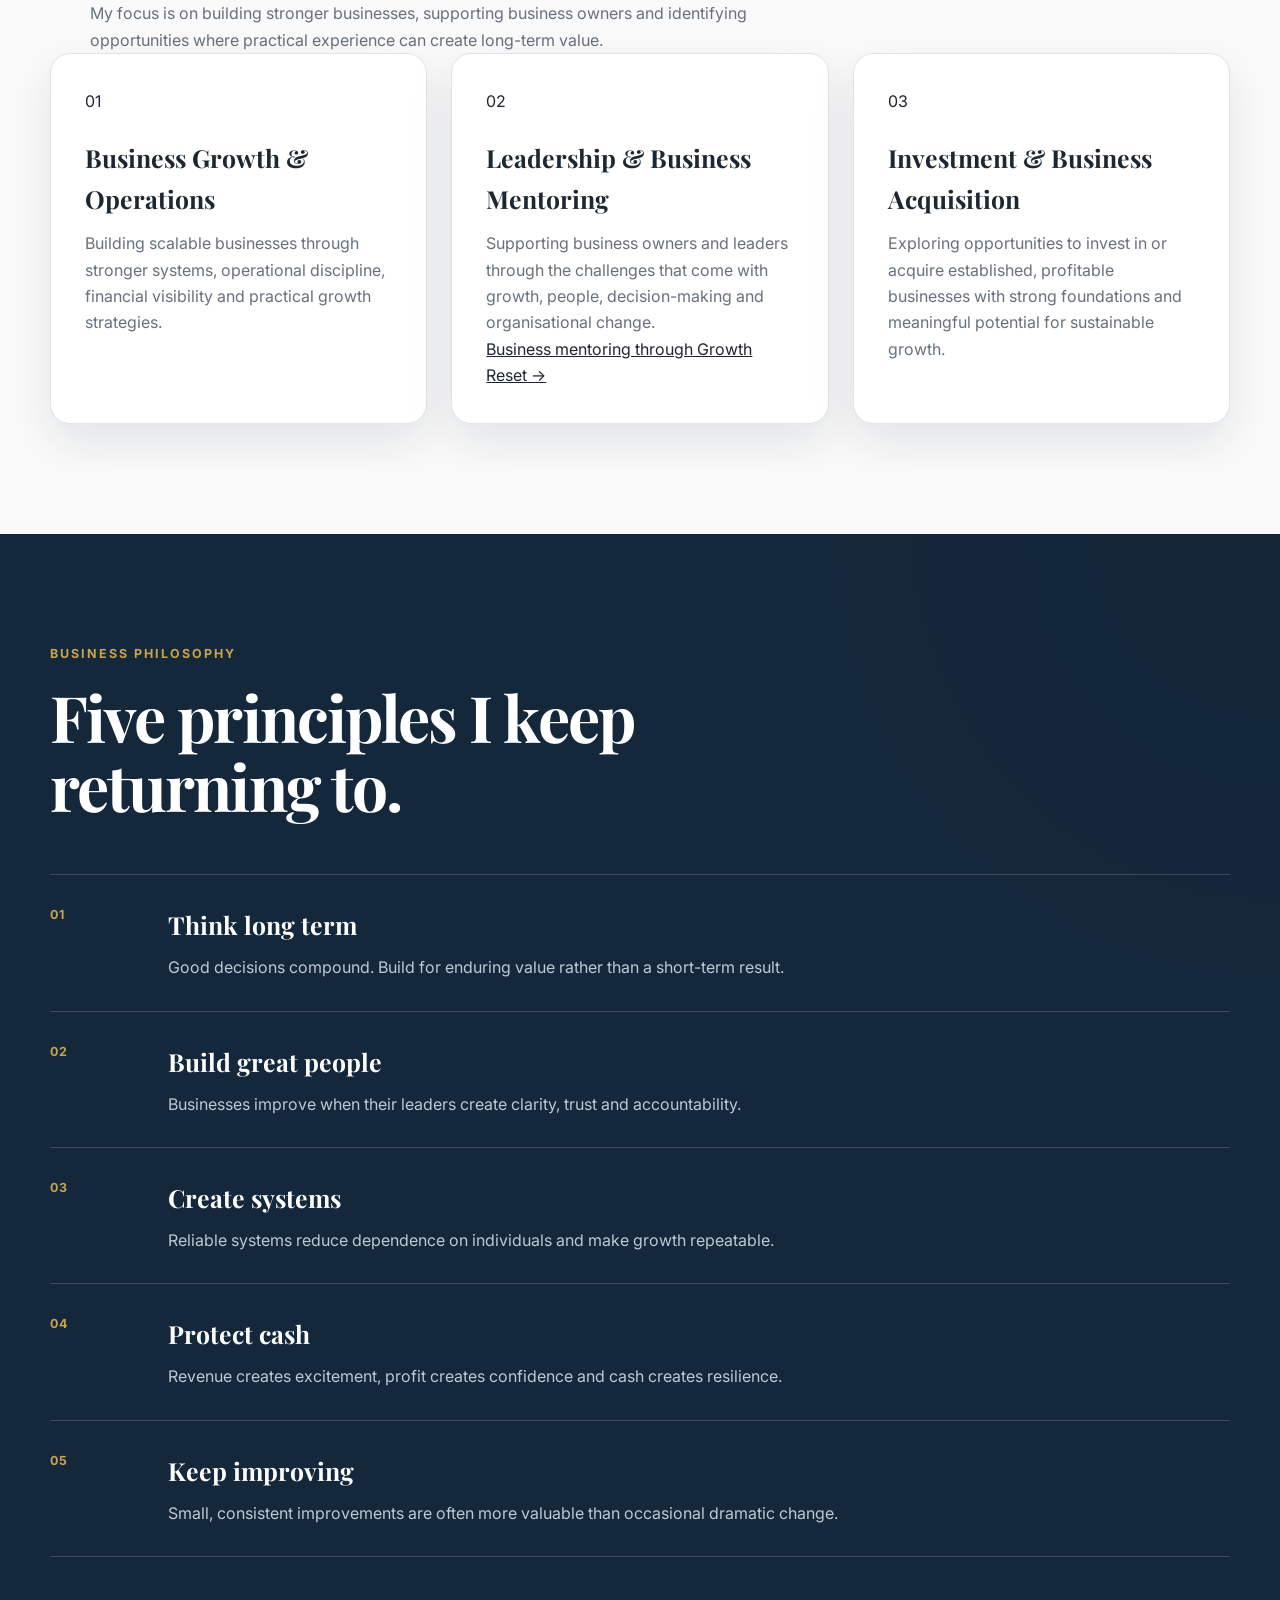
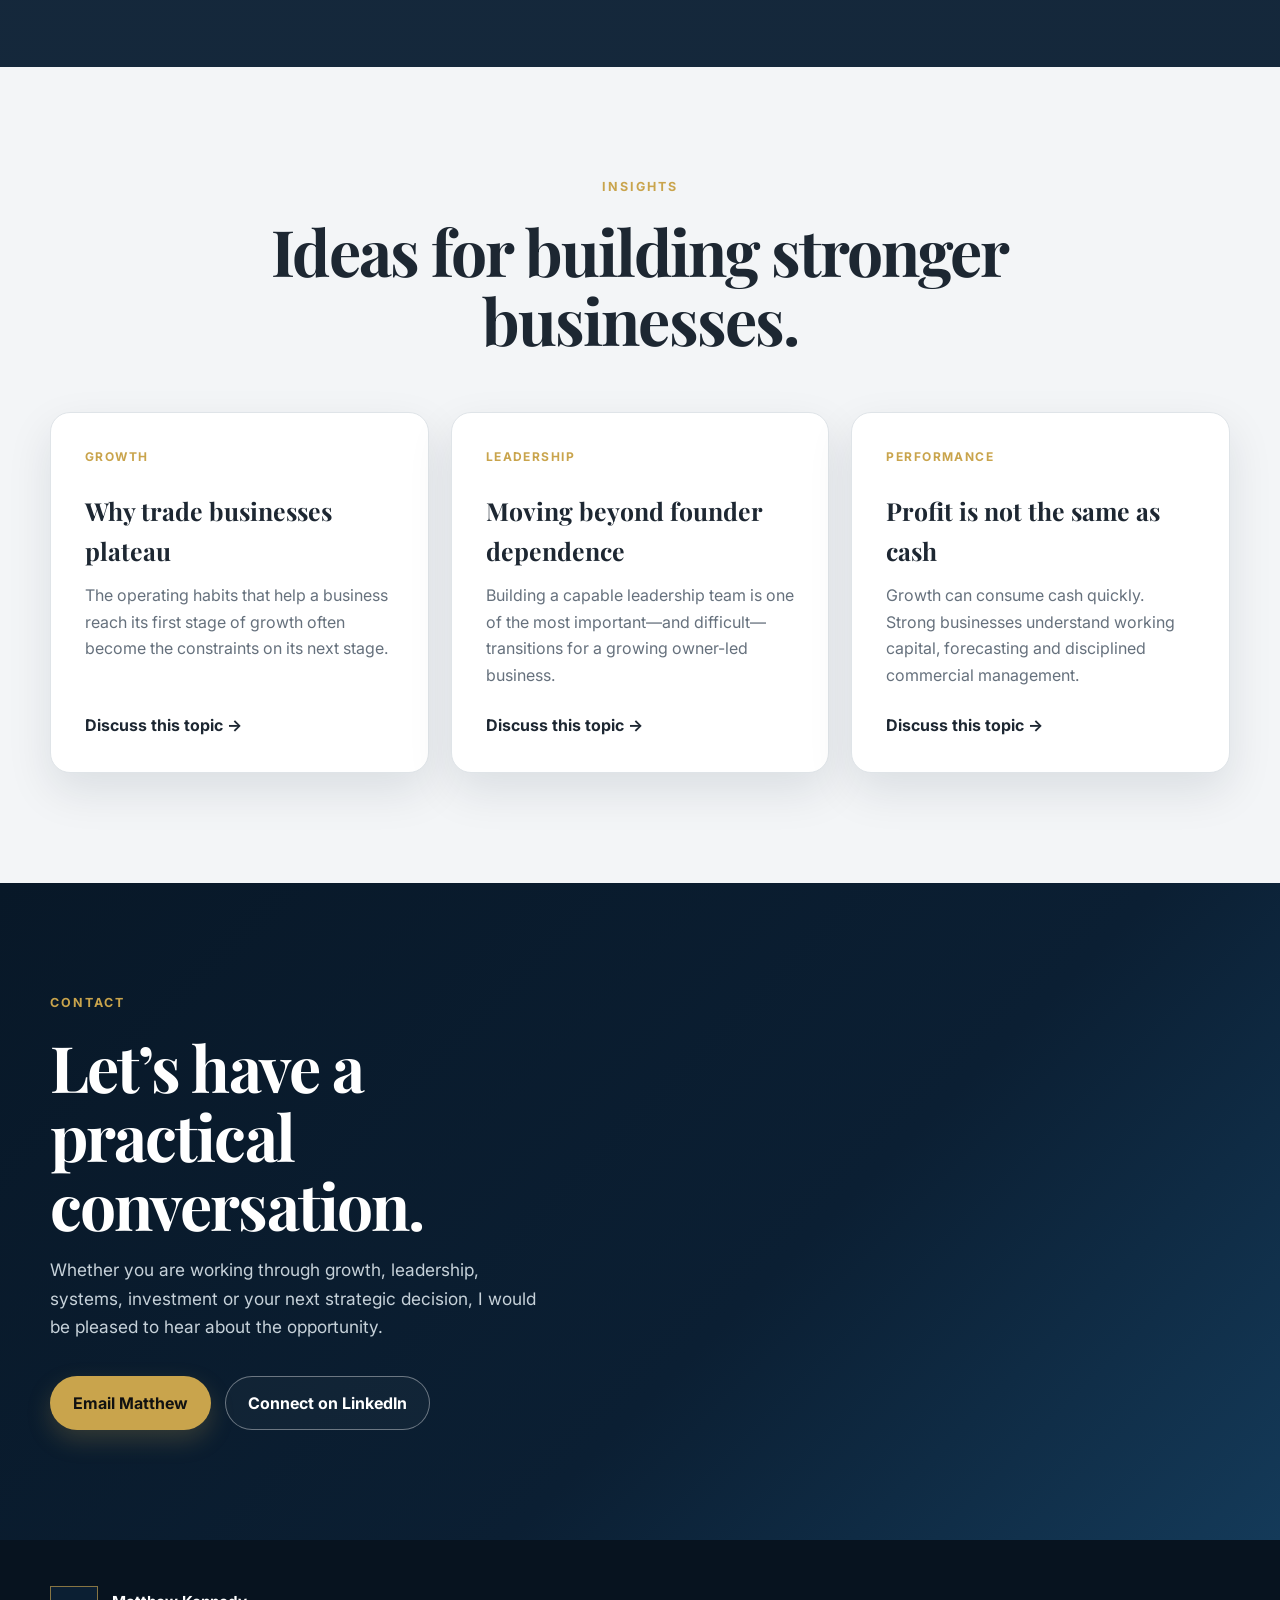
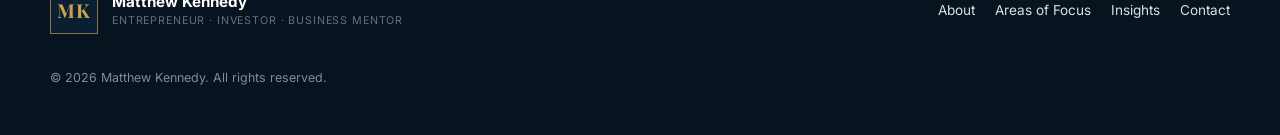
==== commit ee24846b: "Update index.html" ====
--- a/index.html
+++ b/index.html
@@ -26,7 +26,7 @@
 
   <link rel="icon" href="assets/icons/favicon.svg" type="image/svg+xml">
   <link rel="manifest" href="site.webmanifest">
-  <link rel="stylesheet" href="assets/css/styles.css">
+  <link rel="stylesheet" href="assets/css/styles.css?v=2">
 
 <script type="application/ld+json">
 {
--- a/assets/css/styles.css
+++ b/assets/css/styles.css
@@ -956,3 +956,68 @@
     bottom: 16px;
   }
 }
+/* Areas of Focus - three column layout */
+.focus-grid {
+  display: grid;
+  grid-template-columns: repeat(3, 1fr);
+  gap: 24px;
+  align-items: stretch;
+}
+
+.focus-grid .service-card {
+  height: 100%;
+}
+
+@media (max-width: 900px) {
+  .focus-grid {
+    grid-template-columns: repeat(2, 1fr);
+  }
+}
+
+@media (max-width: 650px) {
+  .focus-grid {
+    grid-template-columns: 1fr;
+  }
+}
+/* =========================================
+   CUSTOM CARD LAYOUTS
+   ========================================= */
+
+/* Current Ventures - 2 columns */
+.service-grid {
+  display: grid !important;
+  grid-template-columns: repeat(2, minmax(0, 1fr)) !important;
+  gap: 24px;
+  align-items: stretch;
+}
+
+/* Areas of Focus - 3 columns */
+.focus-grid {
+  display: grid !important;
+  grid-template-columns: repeat(3, minmax(0, 1fr)) !important;
+  gap: 24px;
+  align-items: stretch;
+}
+
+/* Make cards equal height */
+.service-grid .service-card,
+.focus-grid .service-card {
+  height: 100%;
+  width: 100%;
+}
+
+/* Tablet */
+@media (max-width: 900px) {
+  .service-grid,
+  .focus-grid {
+    grid-template-columns: repeat(2, minmax(0, 1fr)) !important;
+  }
+}
+
+/* Mobile */
+@media (max-width: 650px) {
+  .service-grid,
+  .focus-grid {
+    grid-template-columns: 1fr !important;
+  }
+}
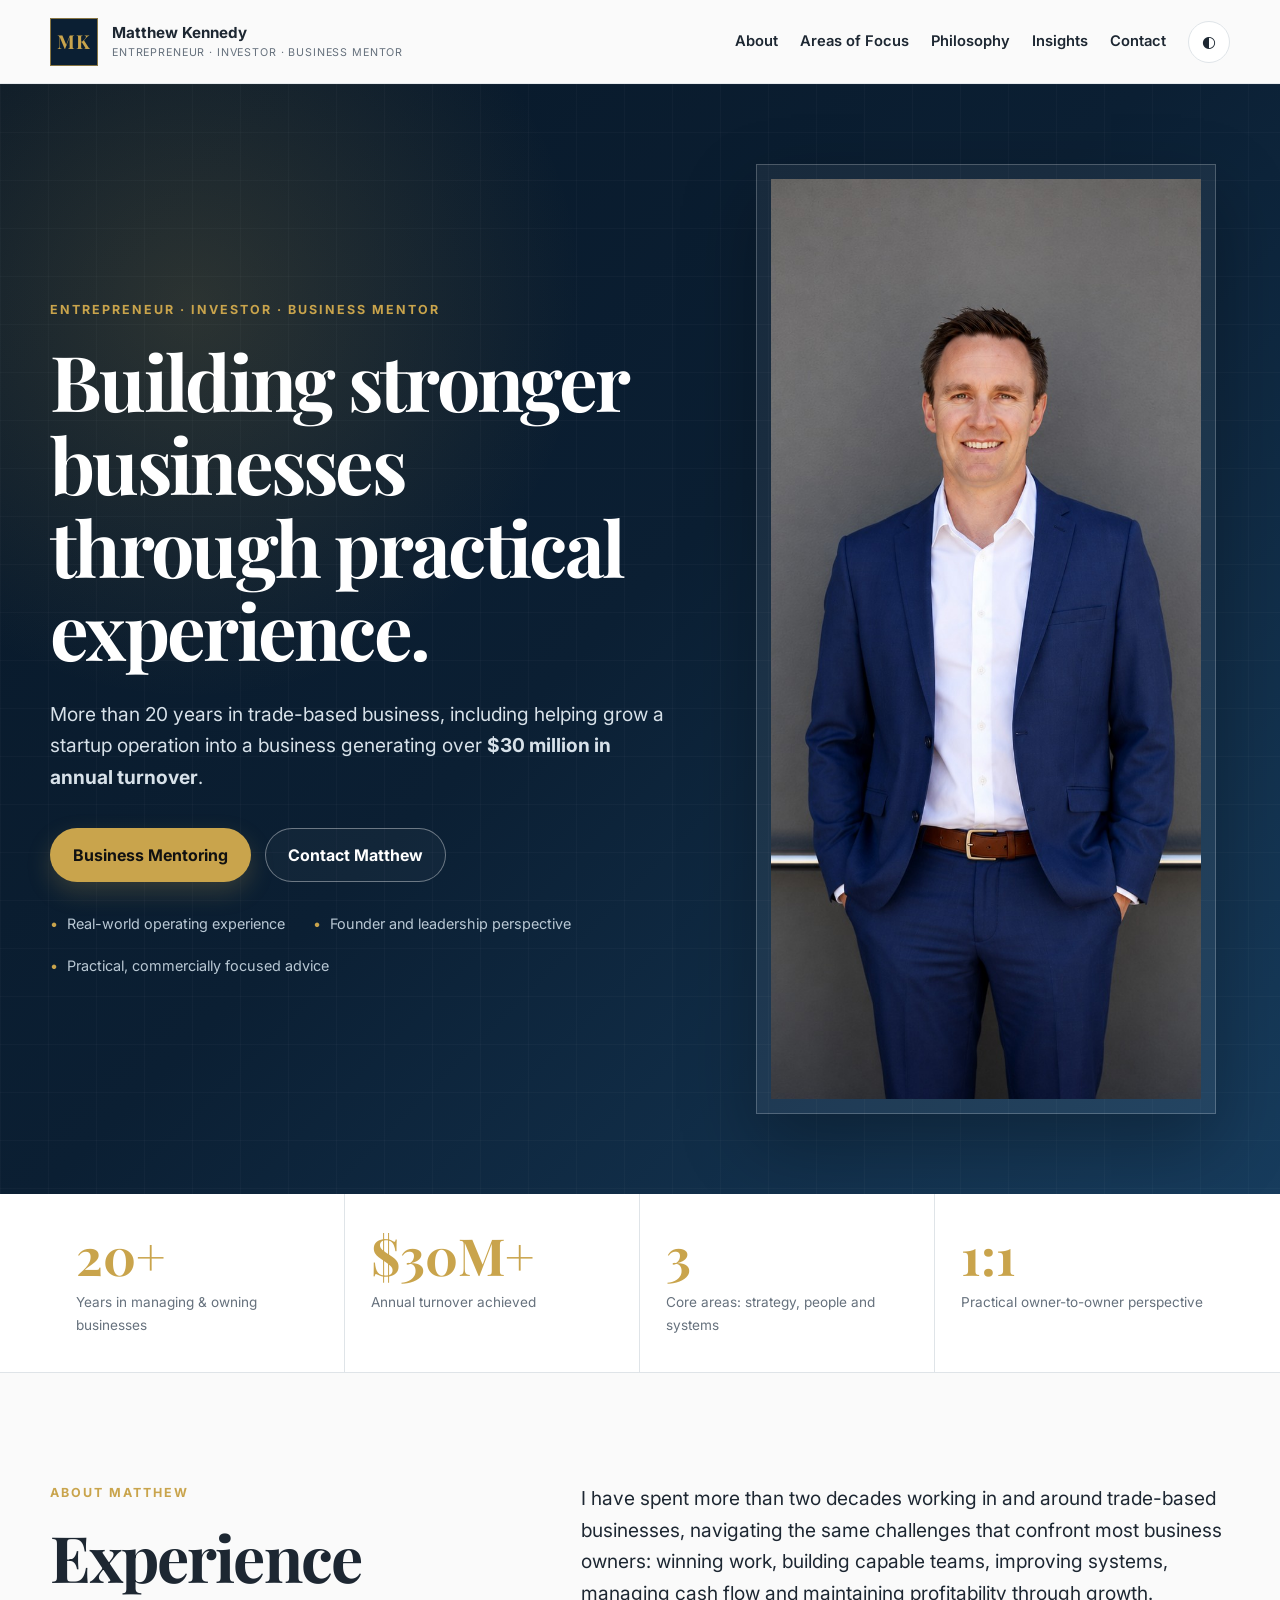
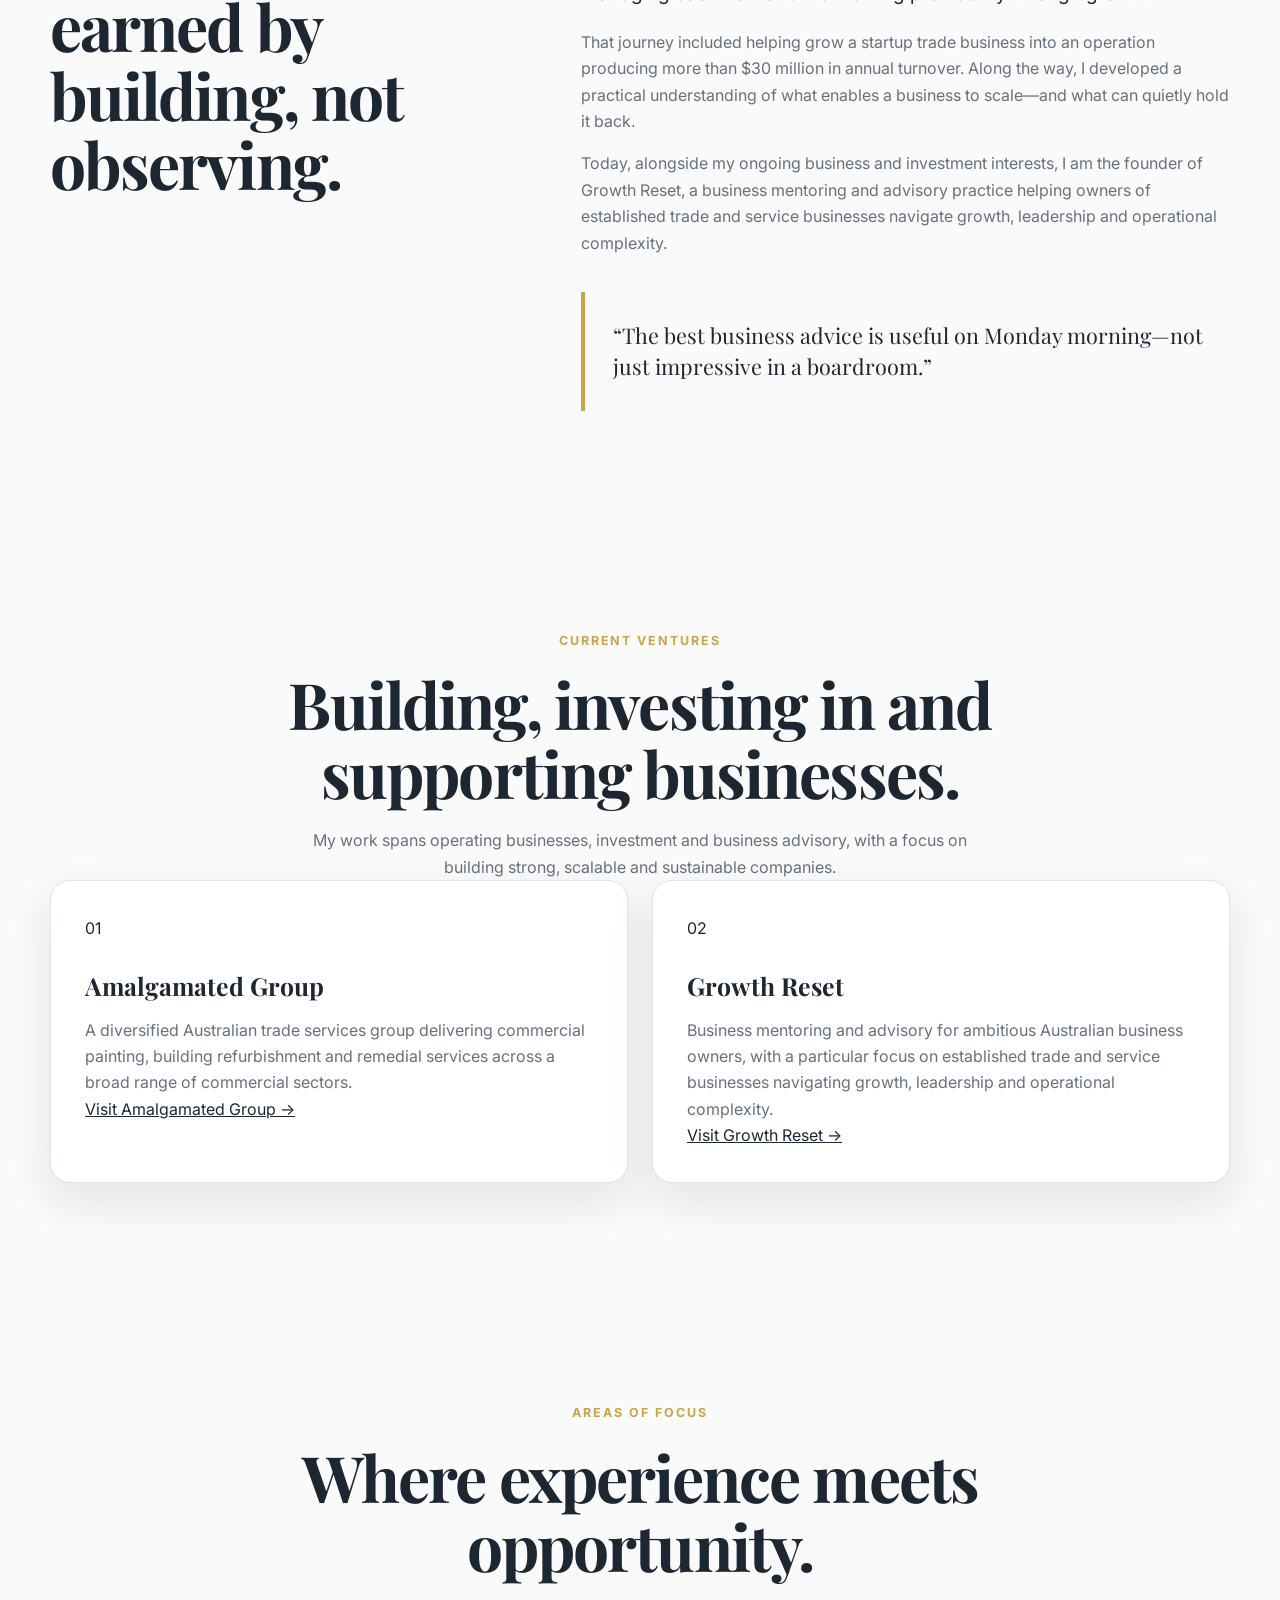
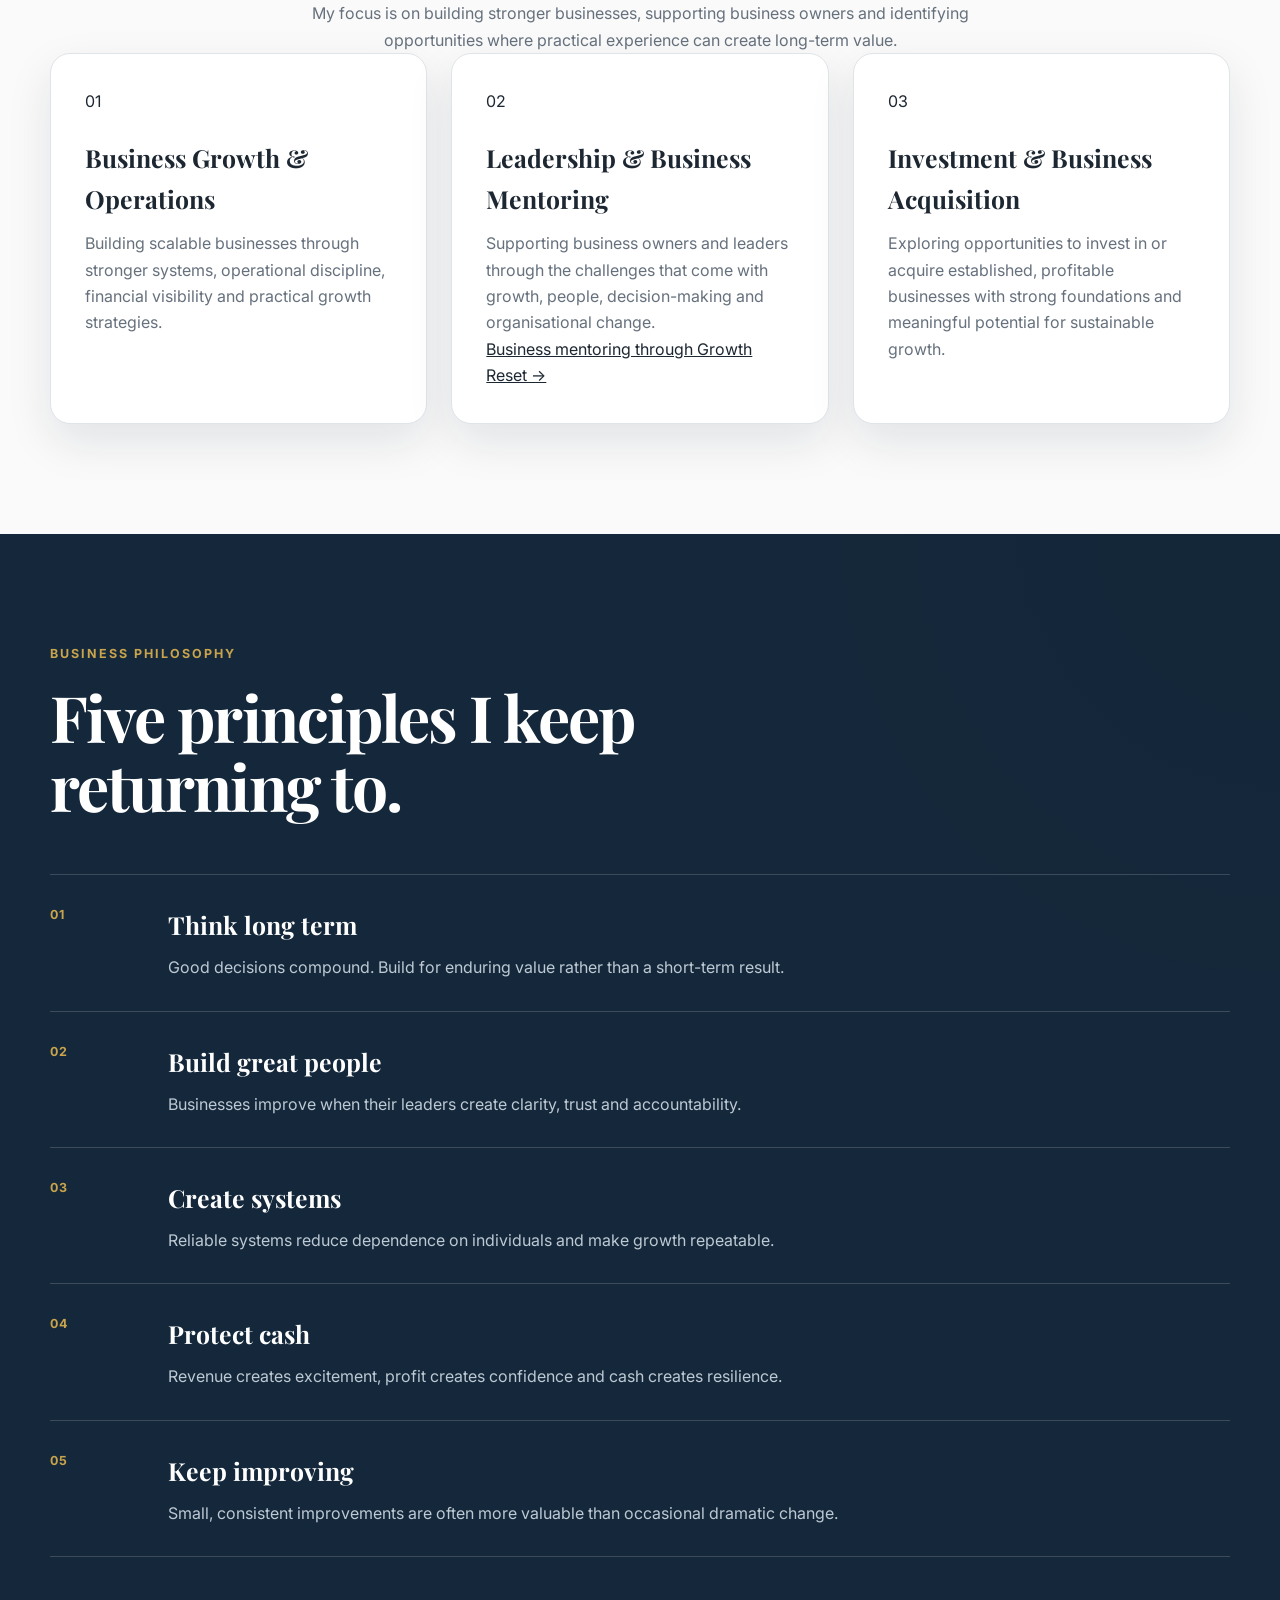
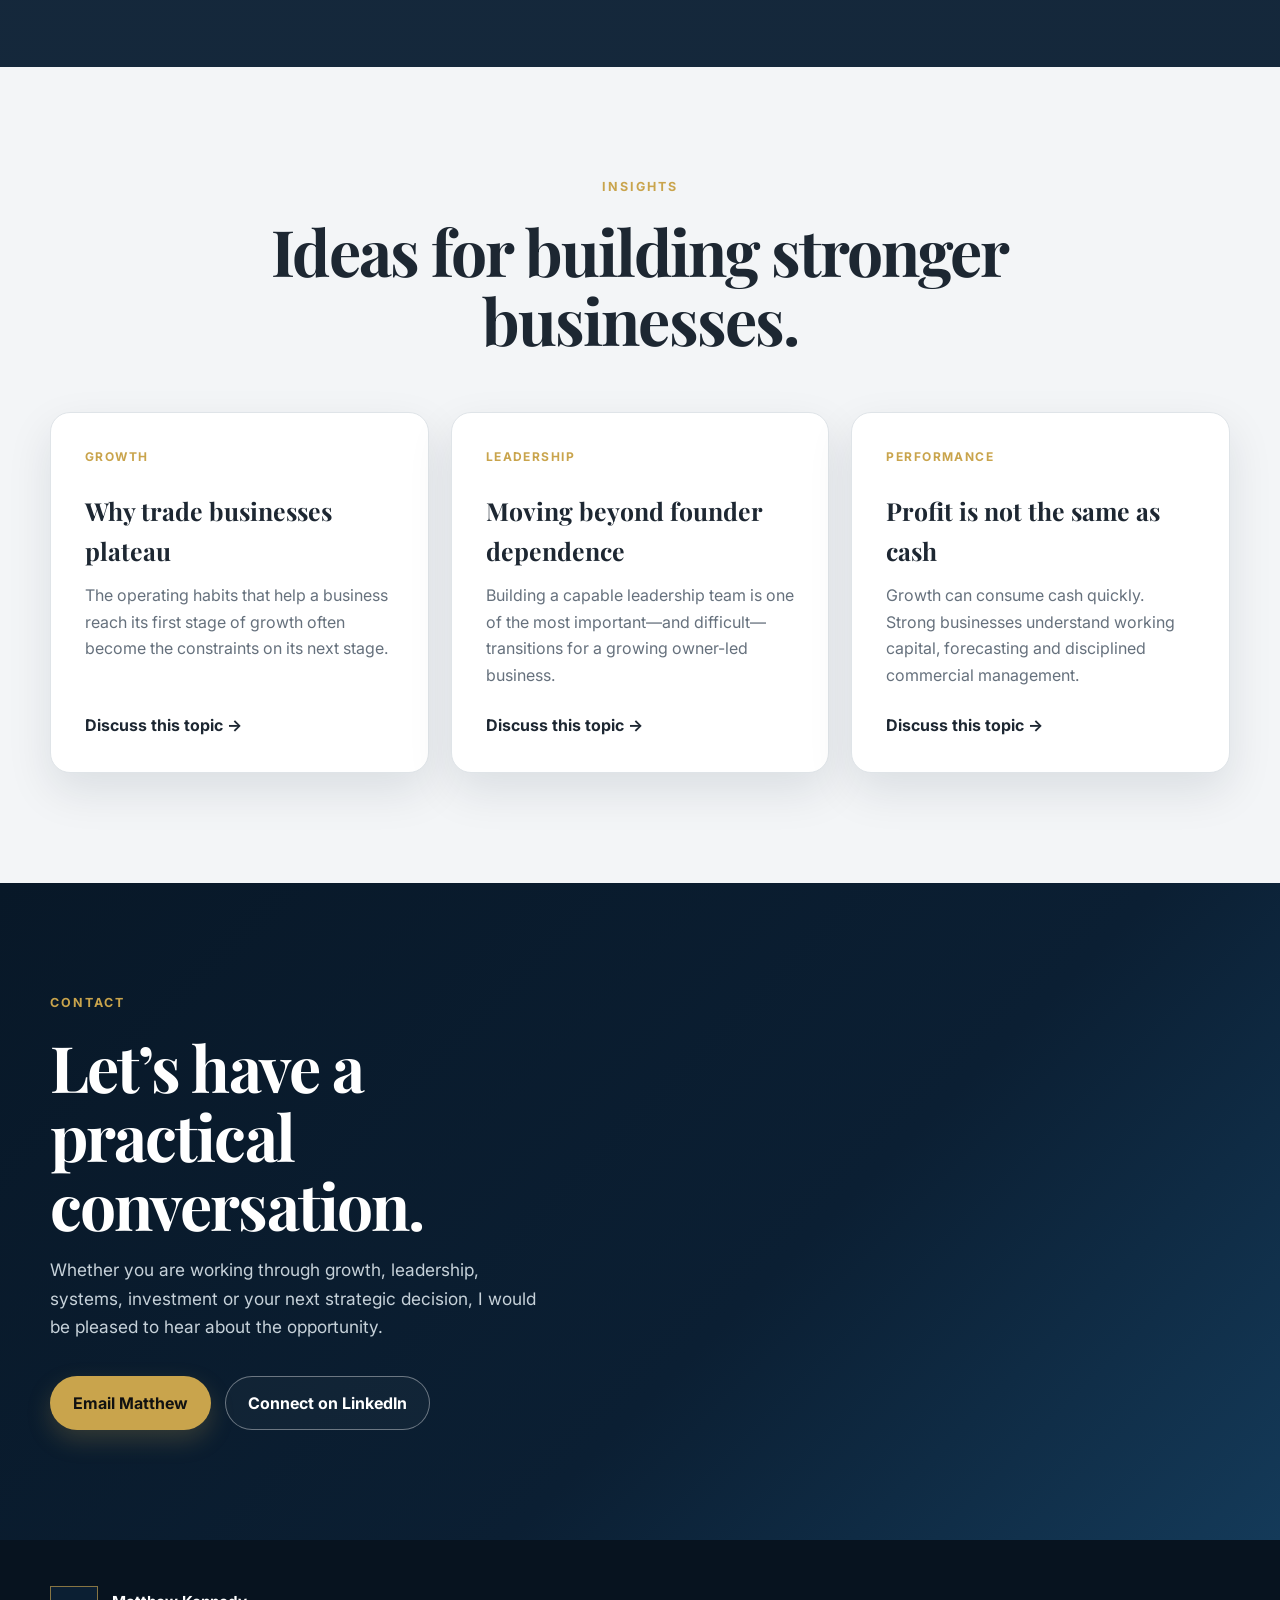
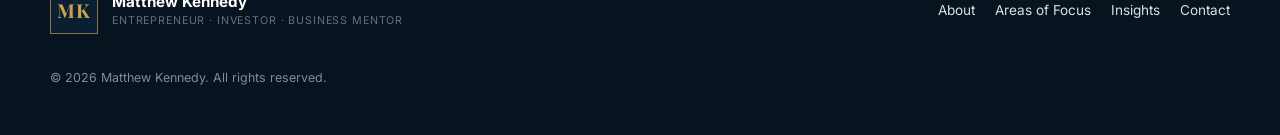
==== commit 622a3cdc: "Update index.html" ====
--- a/index.html
+++ b/index.html
@@ -172,7 +172,7 @@
     </section>
 <section class="section">
   <div class="container">
-    <div class="section-heading reveal">
+    <div class="section-heading centered reveal">
       <div class="eyebrow">Current Ventures</div>
       <h2>Building, investing in and supporting businesses.</h2>
       <p>
@@ -230,7 +230,7 @@
           <section class="section" id="focus">
   <div class="container">
 
-    <div class="section-heading reveal">
+    <div class="section-heading centered reveal">
       <div class="eyebrow">Areas of Focus</div>
       <h2>Where experience meets opportunity.</h2>
       <p>
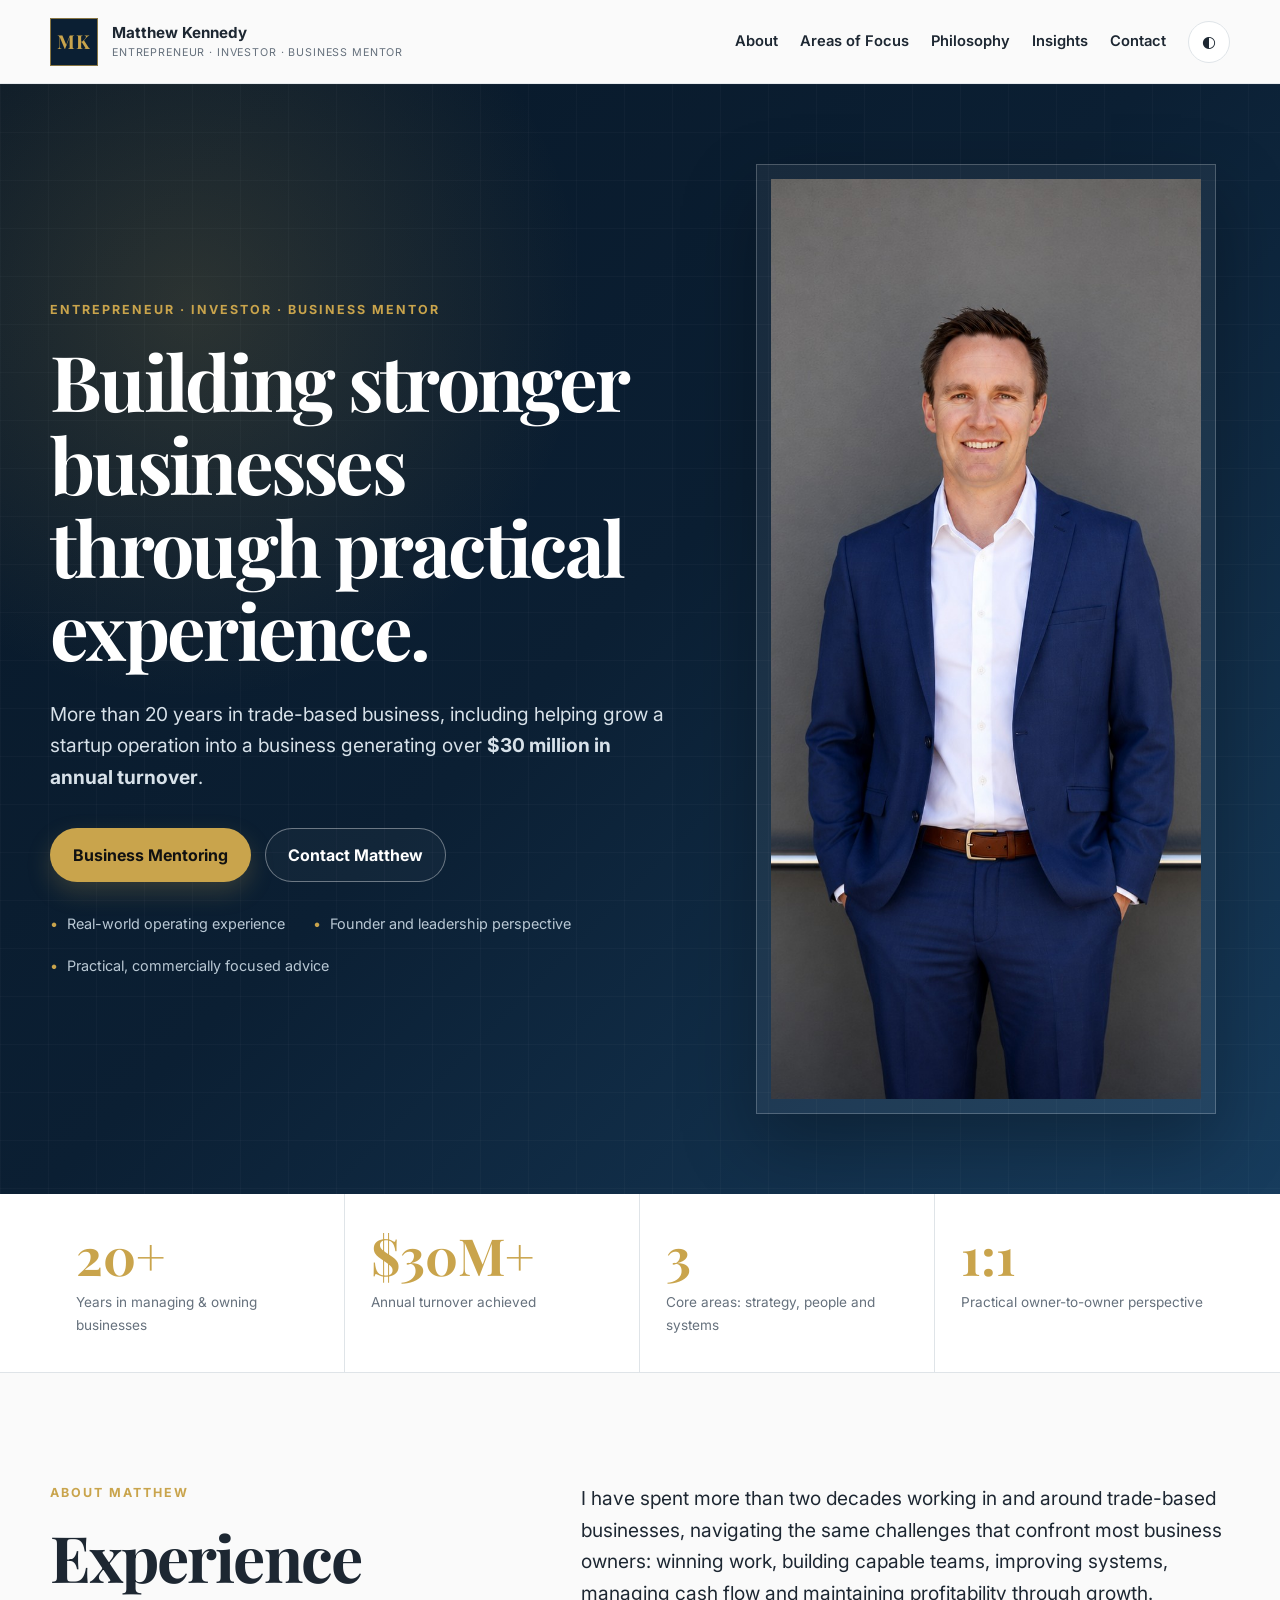
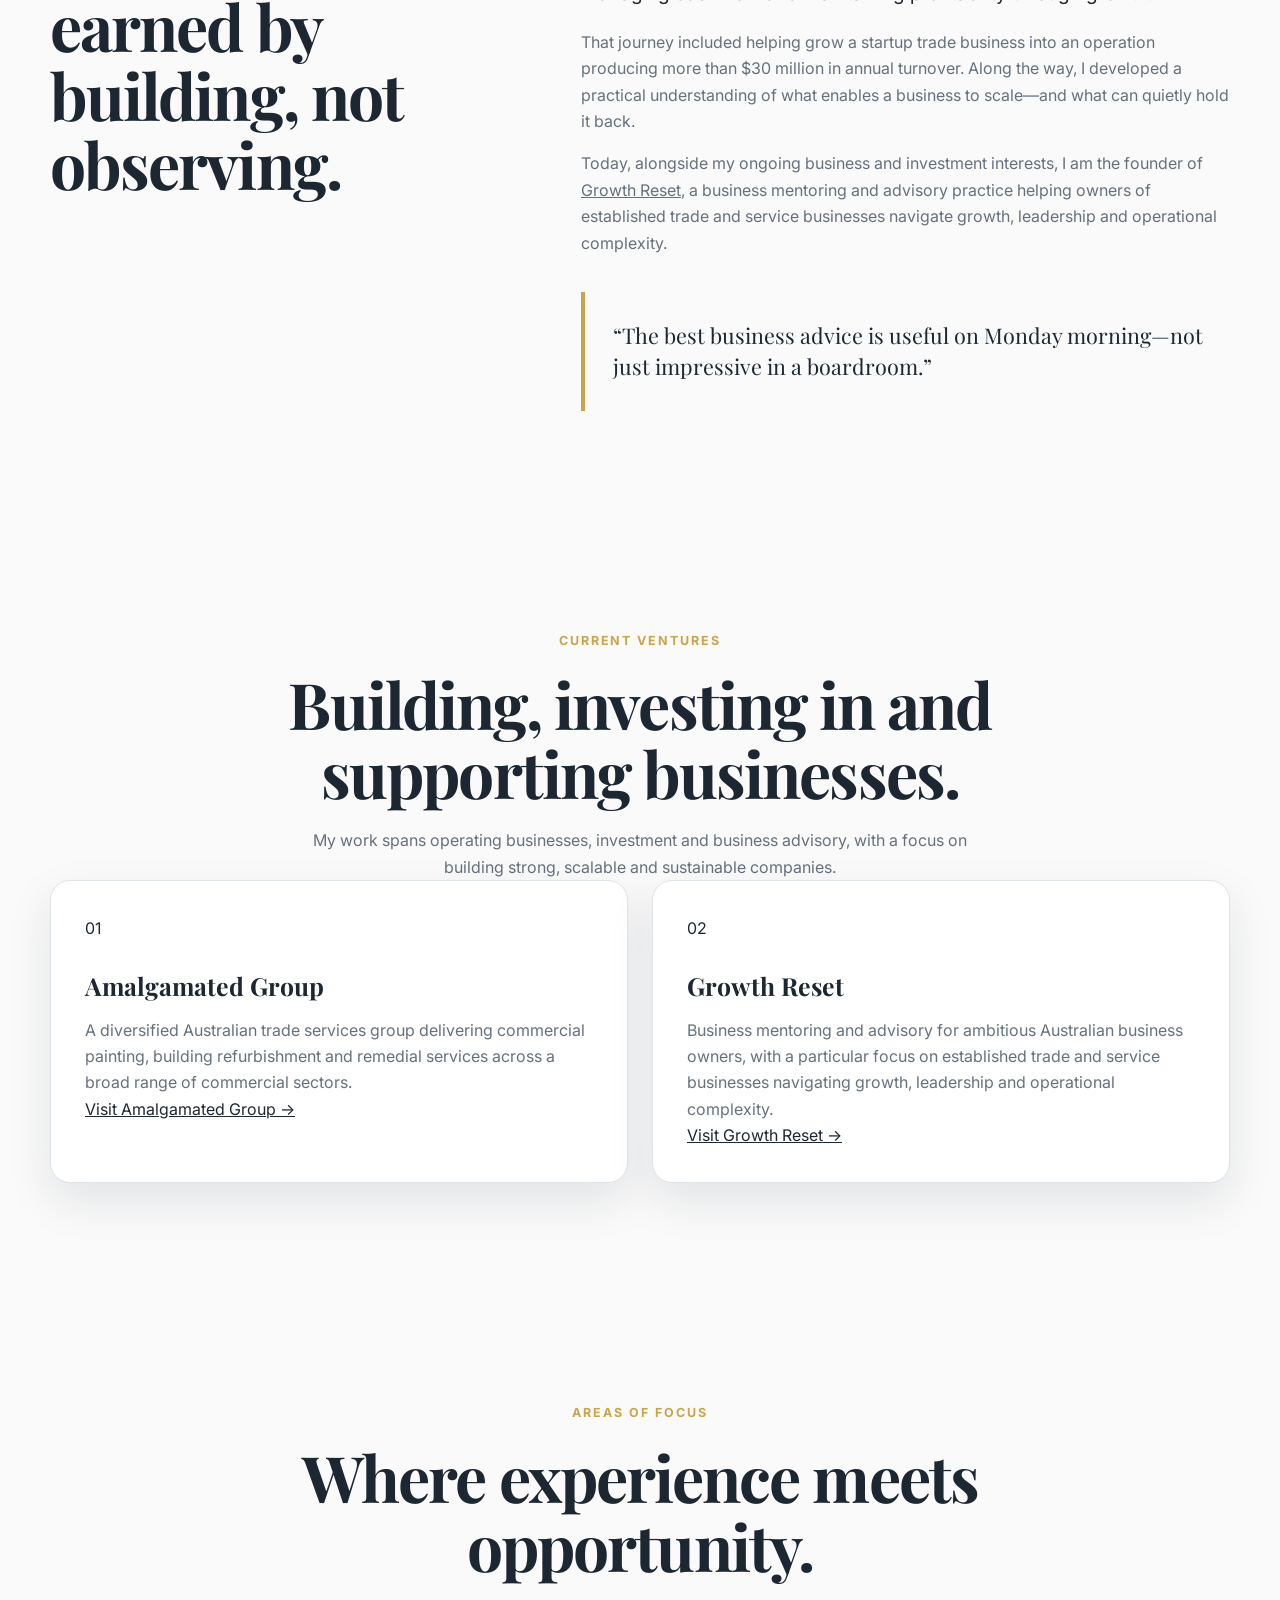
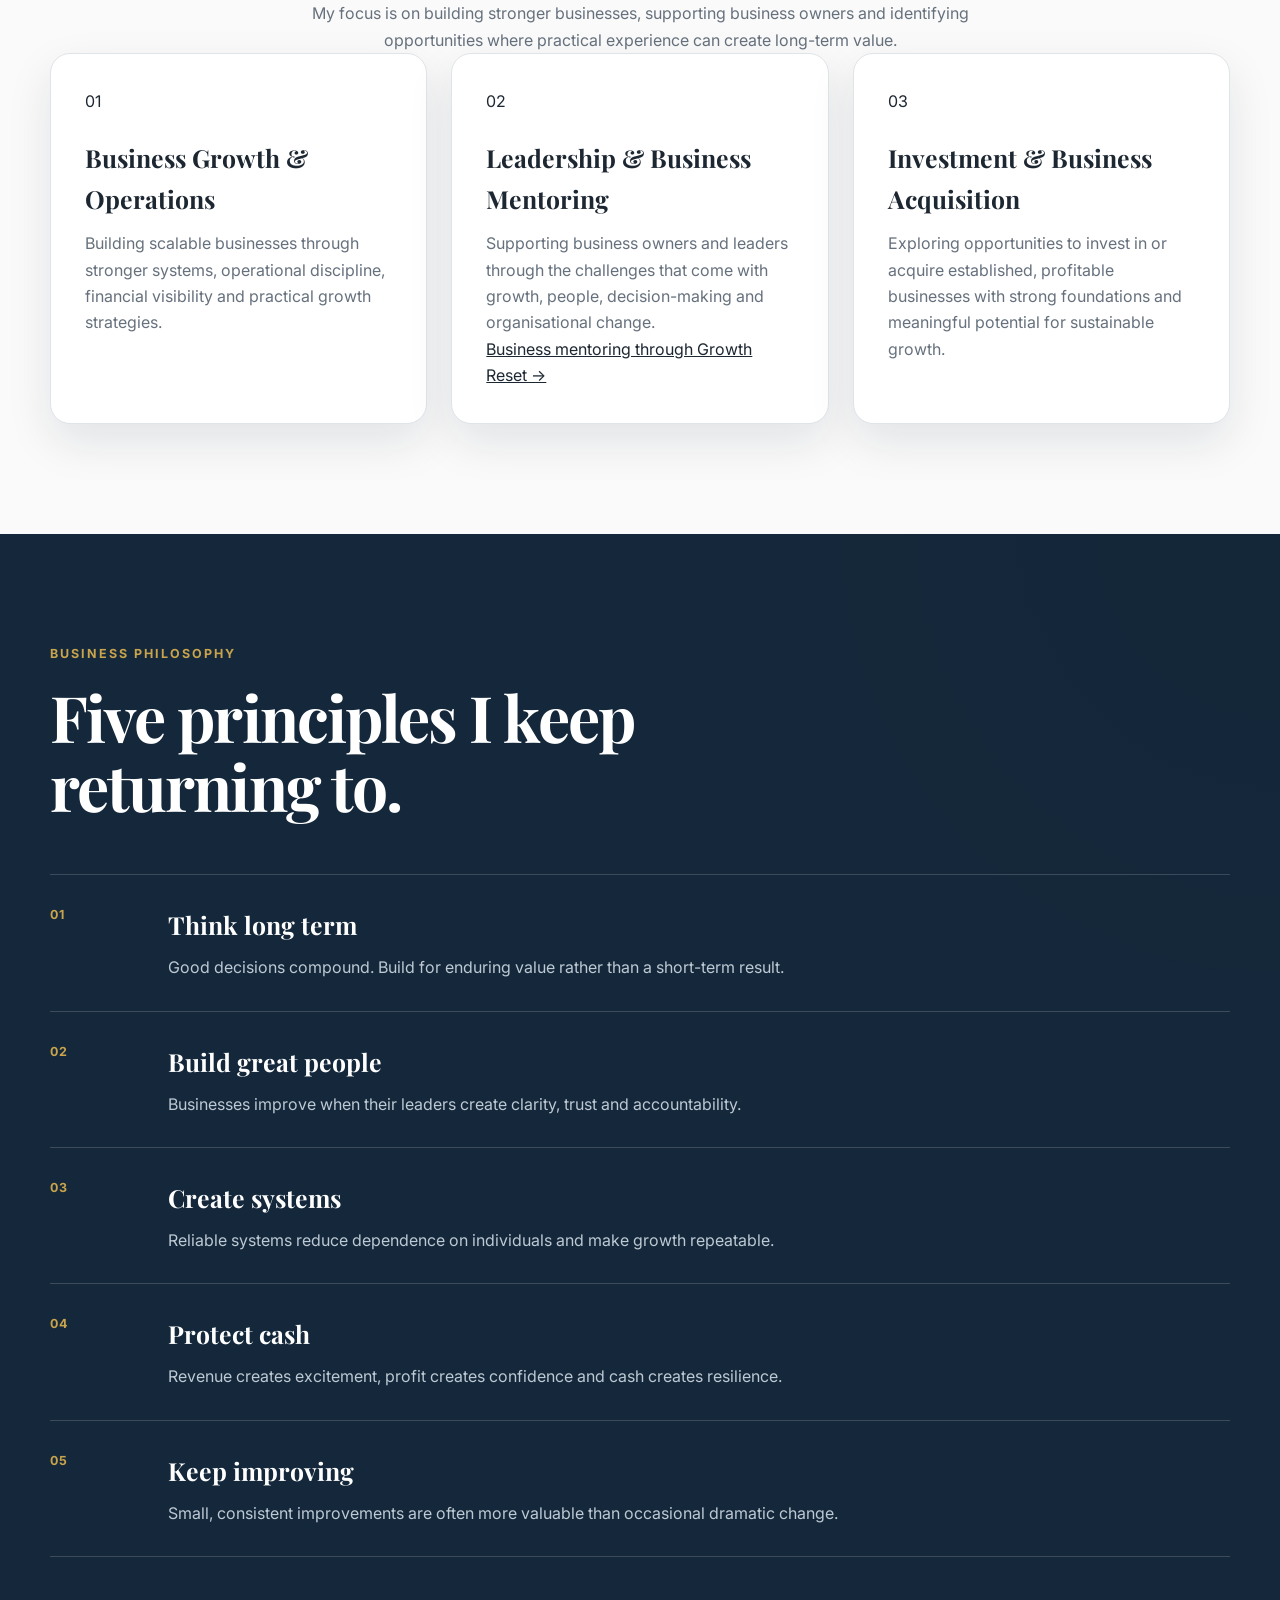
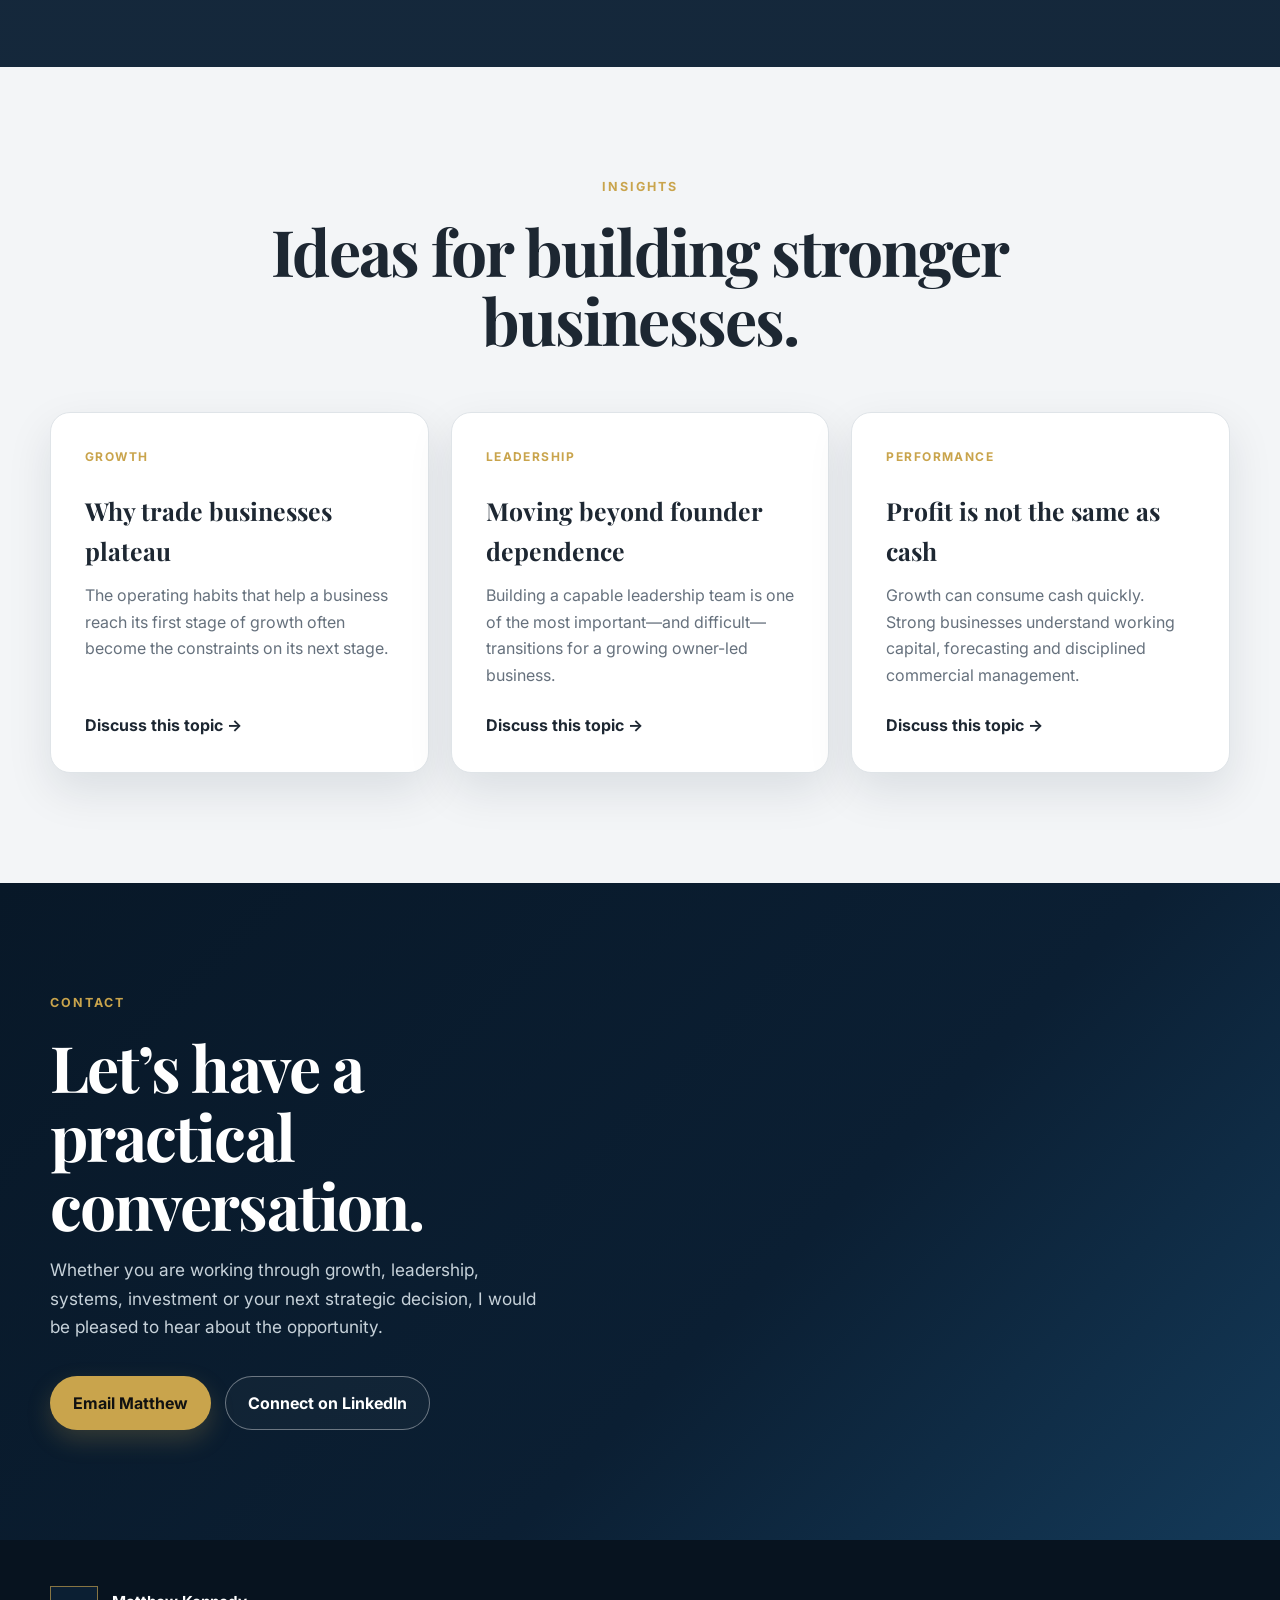
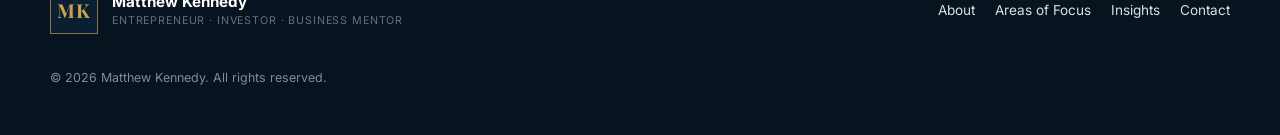
==== commit 01e3bc29: "Update index.html" ====
--- a/index.html
+++ b/index.html
@@ -117,7 +117,7 @@
 
         <div class="hero-portrait reveal">
           <div class="portrait-frame">
-            <img src="assets/images/Matthew.jpg" alt="Placeholder for a professional portrait of Matthew Kennedy" width="760" height="920">
+            <img src="assets/images/Matthew.jpg" alt="Matthew Kennedy, entrepreneur, investor and business mentor" width="760" height="920">
 
             </div>
           </div>
@@ -161,7 +161,9 @@
             That journey included helping grow a startup trade business into an operation producing more than $30 million in annual turnover. Along the way, I developed a practical understanding of what enables a business to scale—and what can quietly hold it back.
           </p>
           <p>
-            Today, alongside my ongoing business and investment interests, I am the founder of Growth Reset, a business mentoring and advisory practice helping owners of established trade and service businesses navigate growth, leadership and operational complexity.
+            Today, alongside my ongoing business and investment interests, I am the founder of
+<a href="https://growthreset.au/" target="_blank" rel="noopener noreferrer">Growth Reset</a>,
+a business mentoring and advisory practice helping owners of established trade and service businesses navigate growth, leadership and operational complexity.
           </p>
 
           <blockquote>
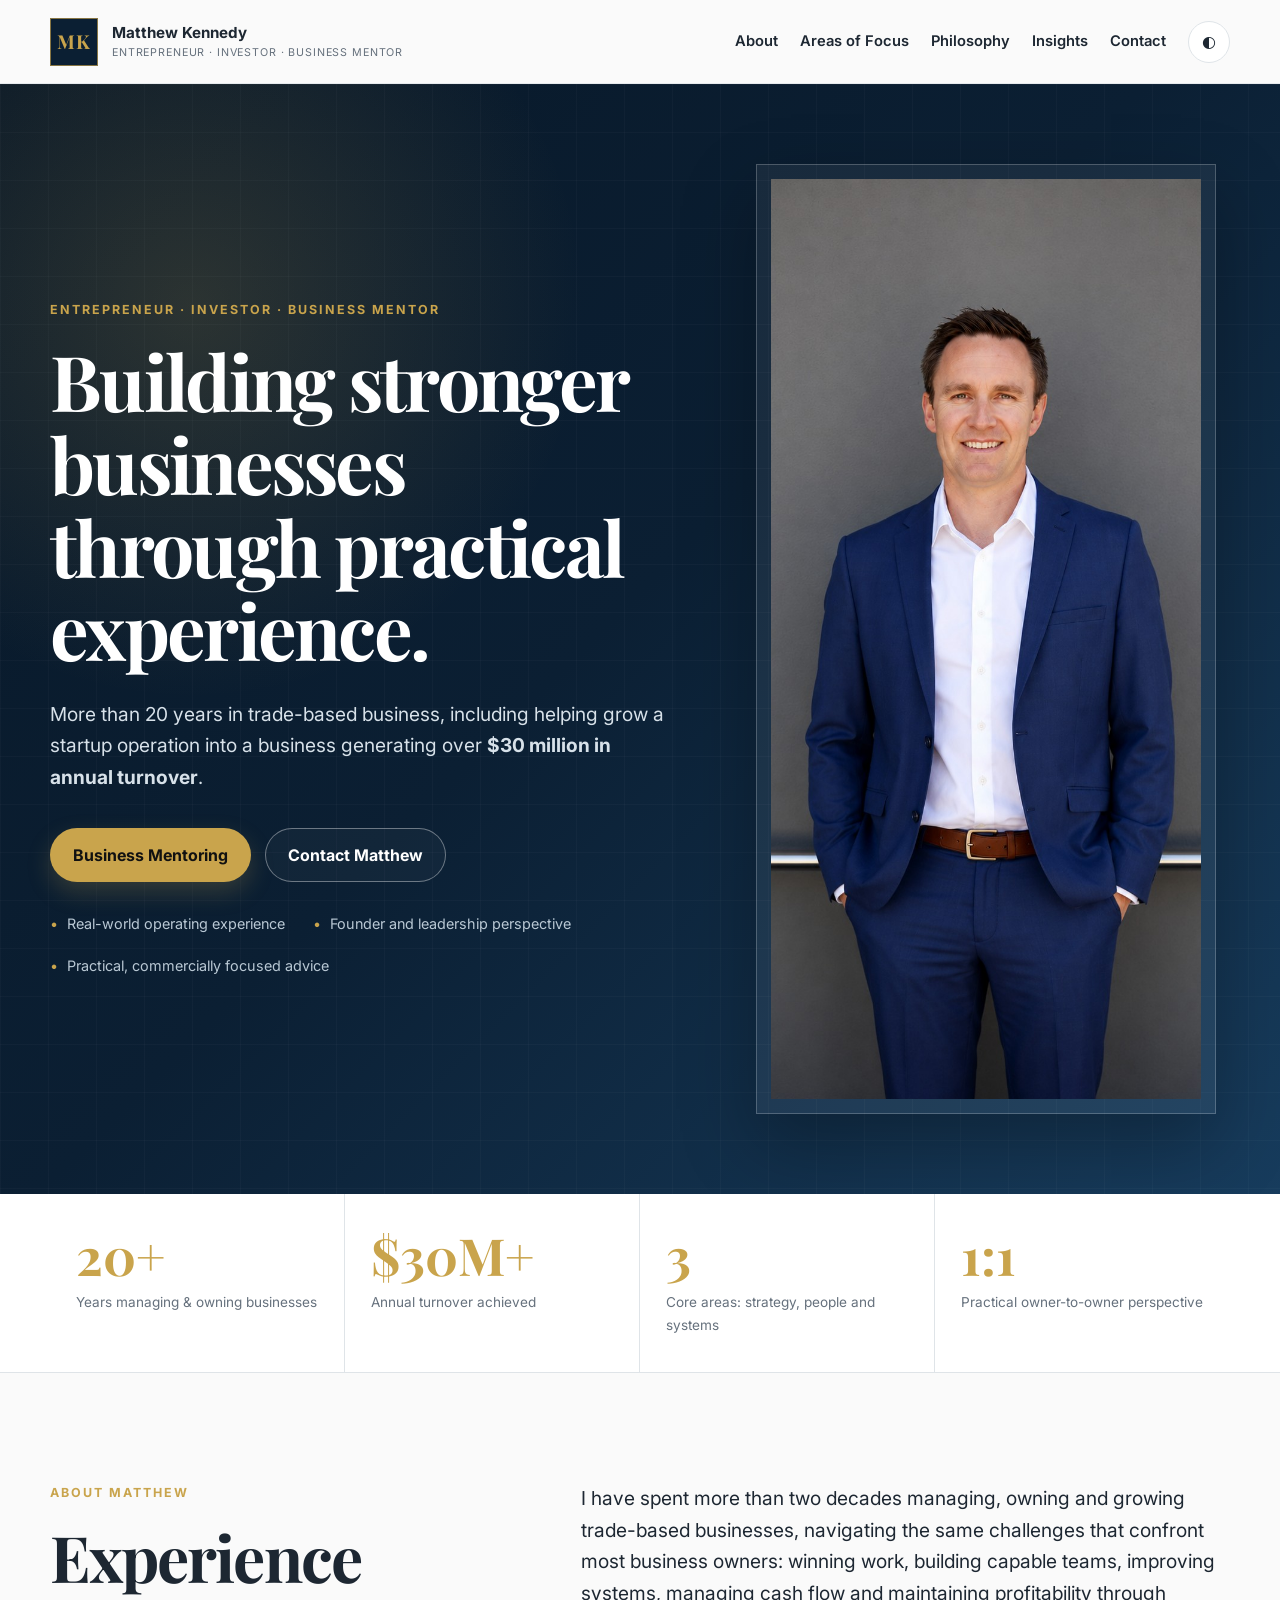
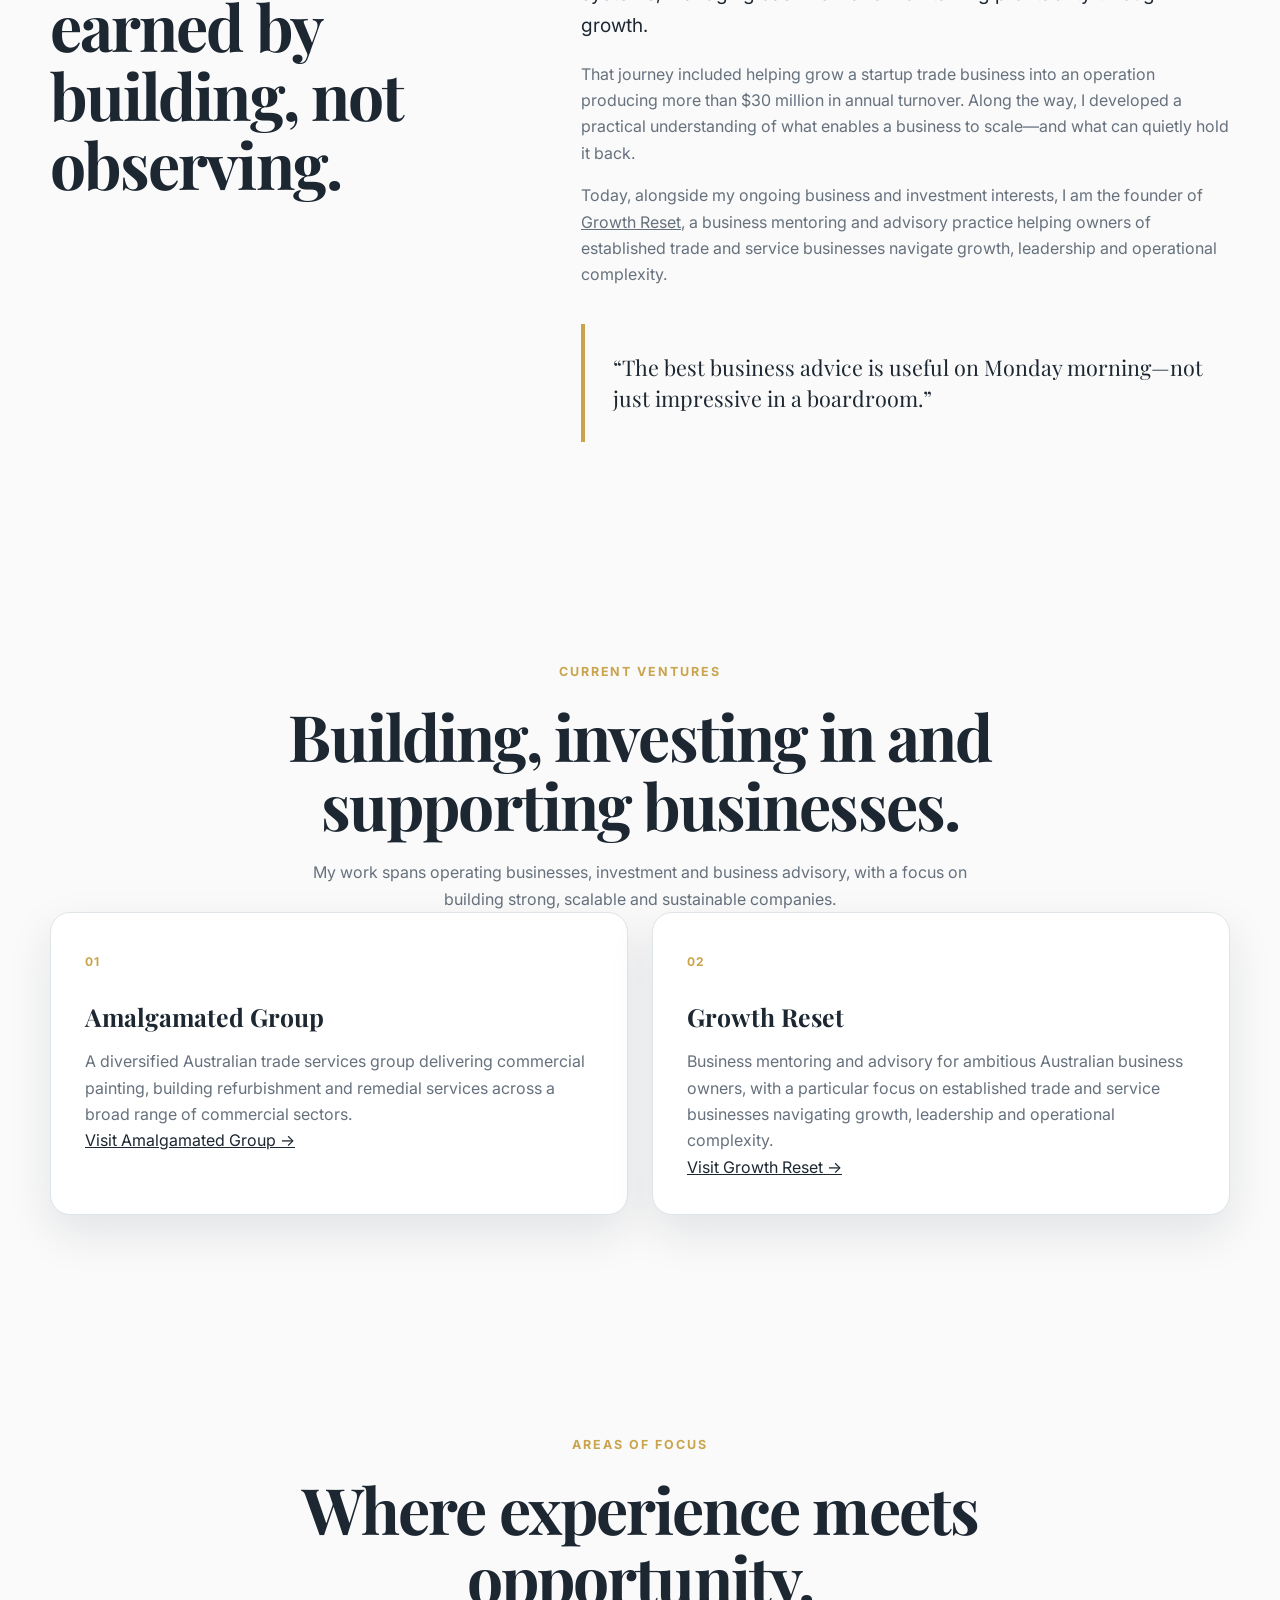
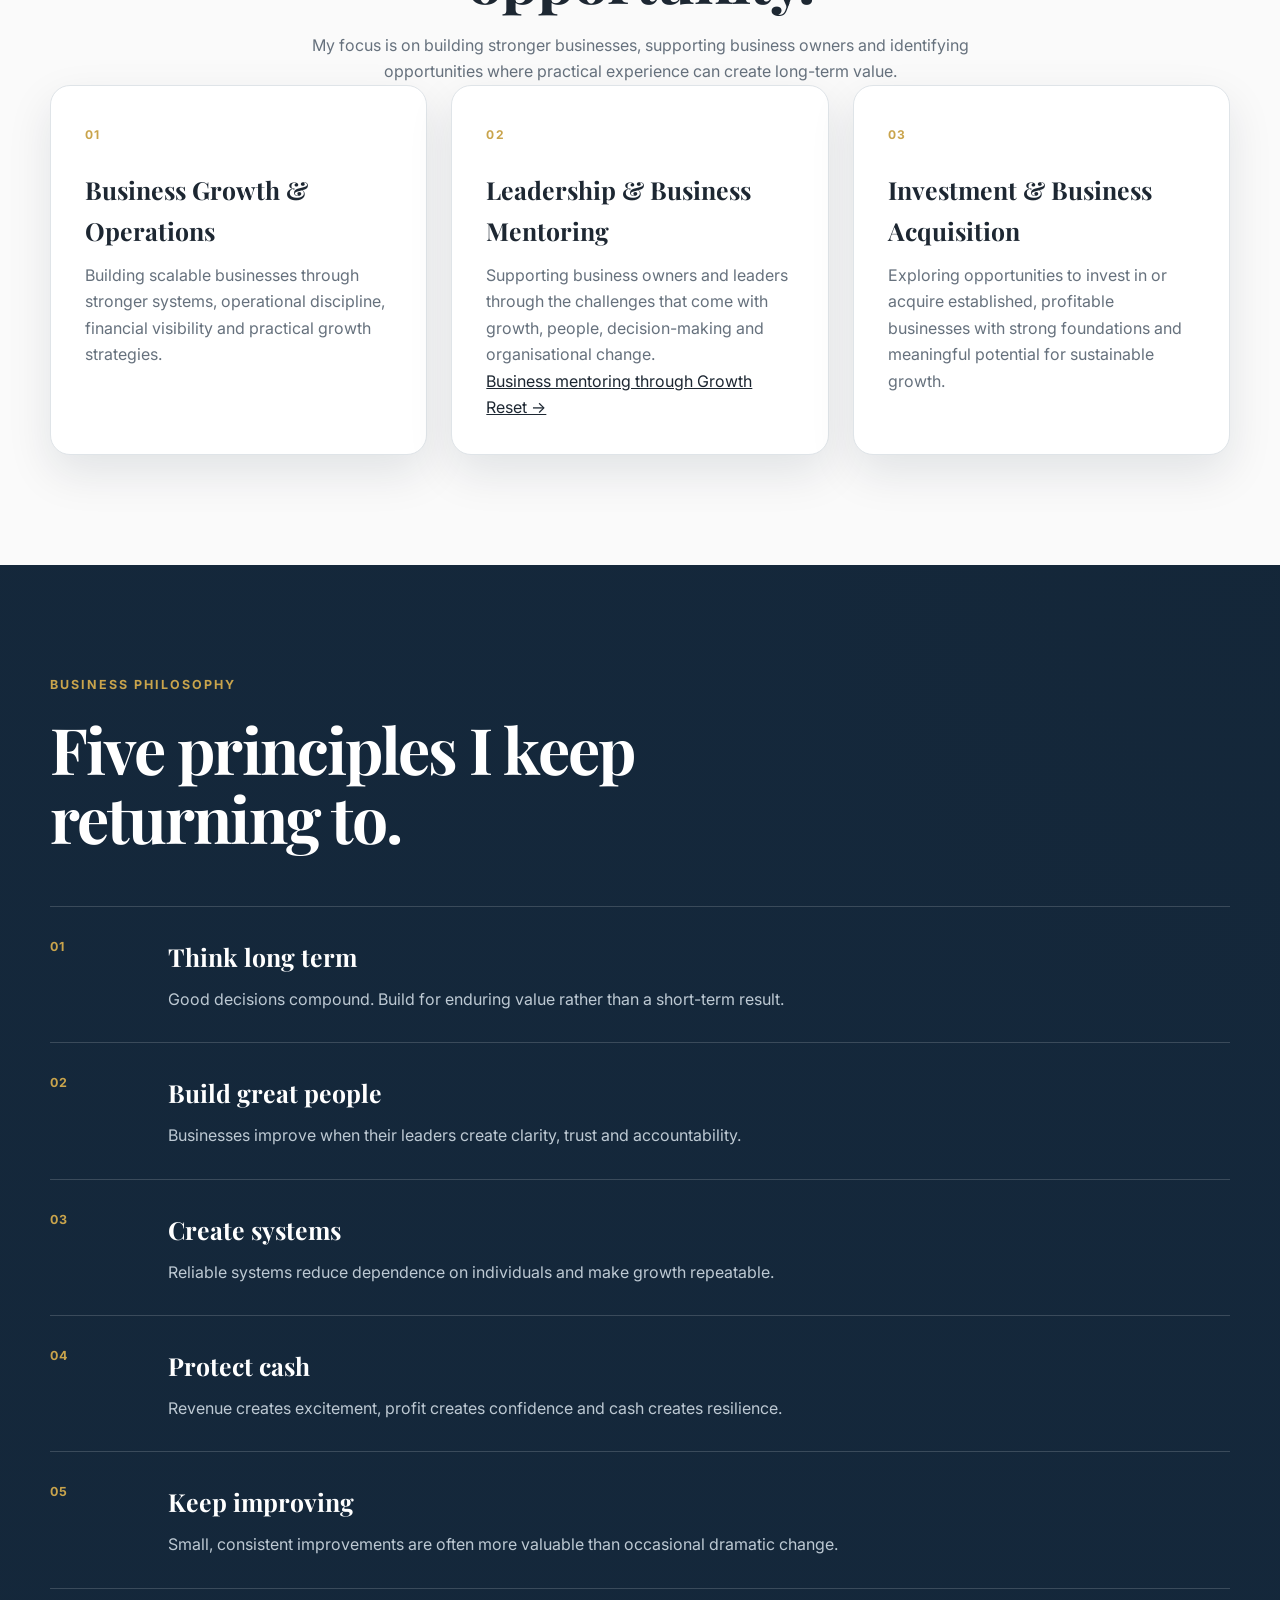
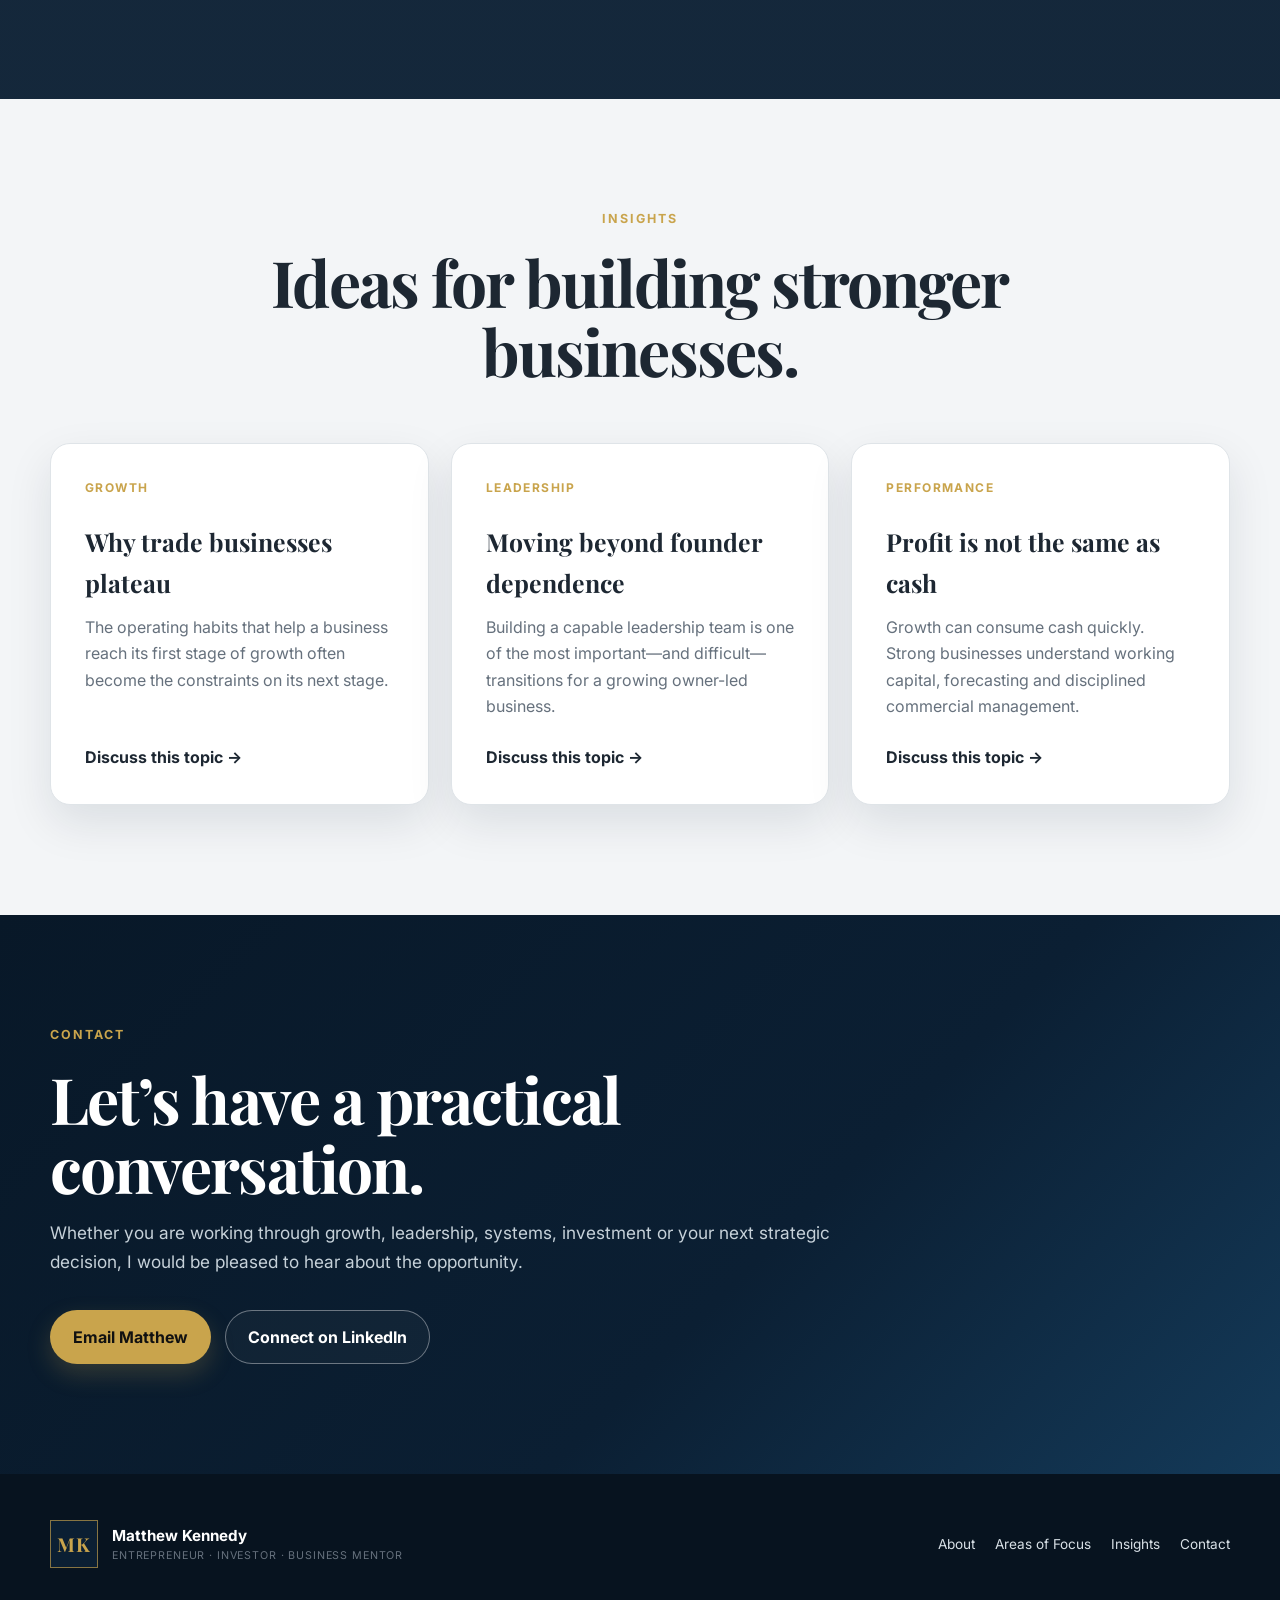
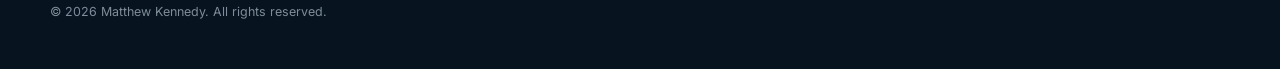
==== commit a353cb3f: "Update index.html" ====
--- a/index.html
+++ b/index.html
@@ -129,7 +129,7 @@
       <div class="container metrics-grid">
         <article class="metric reveal">
           <strong class="counter" data-target="20" data-suffix="+">0</strong>
-          <span>Years in managing & owning businesses</span>
+          <span>Years managing & owning businesses</span>
         </article>
         <article class="metric reveal">
           <strong class="counter" data-target="30" data-prefix="$" data-suffix="M+">0</strong>
@@ -155,7 +155,7 @@
 
         <div class="prose reveal">
           <p class="lead">
-            I have spent more than two decades working in and around trade-based businesses, navigating the same challenges that confront most business owners: winning work, building capable teams, improving systems, managing cash flow and maintaining profitability through growth.
+            I have spent more than two decades managing, owning and growing trade-based businesses, navigating the same challenges that confront most business owners: winning work, building capable teams, improving systems, managing cash flow and maintaining profitability through growth.
           </p>
           <p>
             That journey included helping grow a startup trade business into an operation producing more than $30 million in annual turnover. Along the way, I developed a practical understanding of what enables a business to scale—and what can quietly hold it back.
--- a/assets/css/styles.css
+++ b/assets/css/styles.css
@@ -956,13 +956,7 @@
     bottom: 16px;
   }
 }
-/* Areas of Focus - three column layout */
-.focus-grid {
-  display: grid;
-  grid-template-columns: repeat(3, 1fr);
-  gap: 24px;
-  align-items: stretch;
-}
+
 
 .focus-grid .service-card {
   height: 100%;
@@ -1021,3 +1015,18 @@
     grid-template-columns: 1fr !important;
   }
 }
+/* Contact section - single column */
+.contact-section .contact-grid {
+  grid-template-columns: 1fr;
+}
+
+.contact-section .contact-copy {
+  max-width: 780px;
+}
+.service-number {
+  display: inline-block;
+  color: var(--gold);
+  font-size: 0.75rem;
+  font-weight: 700;
+  letter-spacing: 0.12em;
+}
